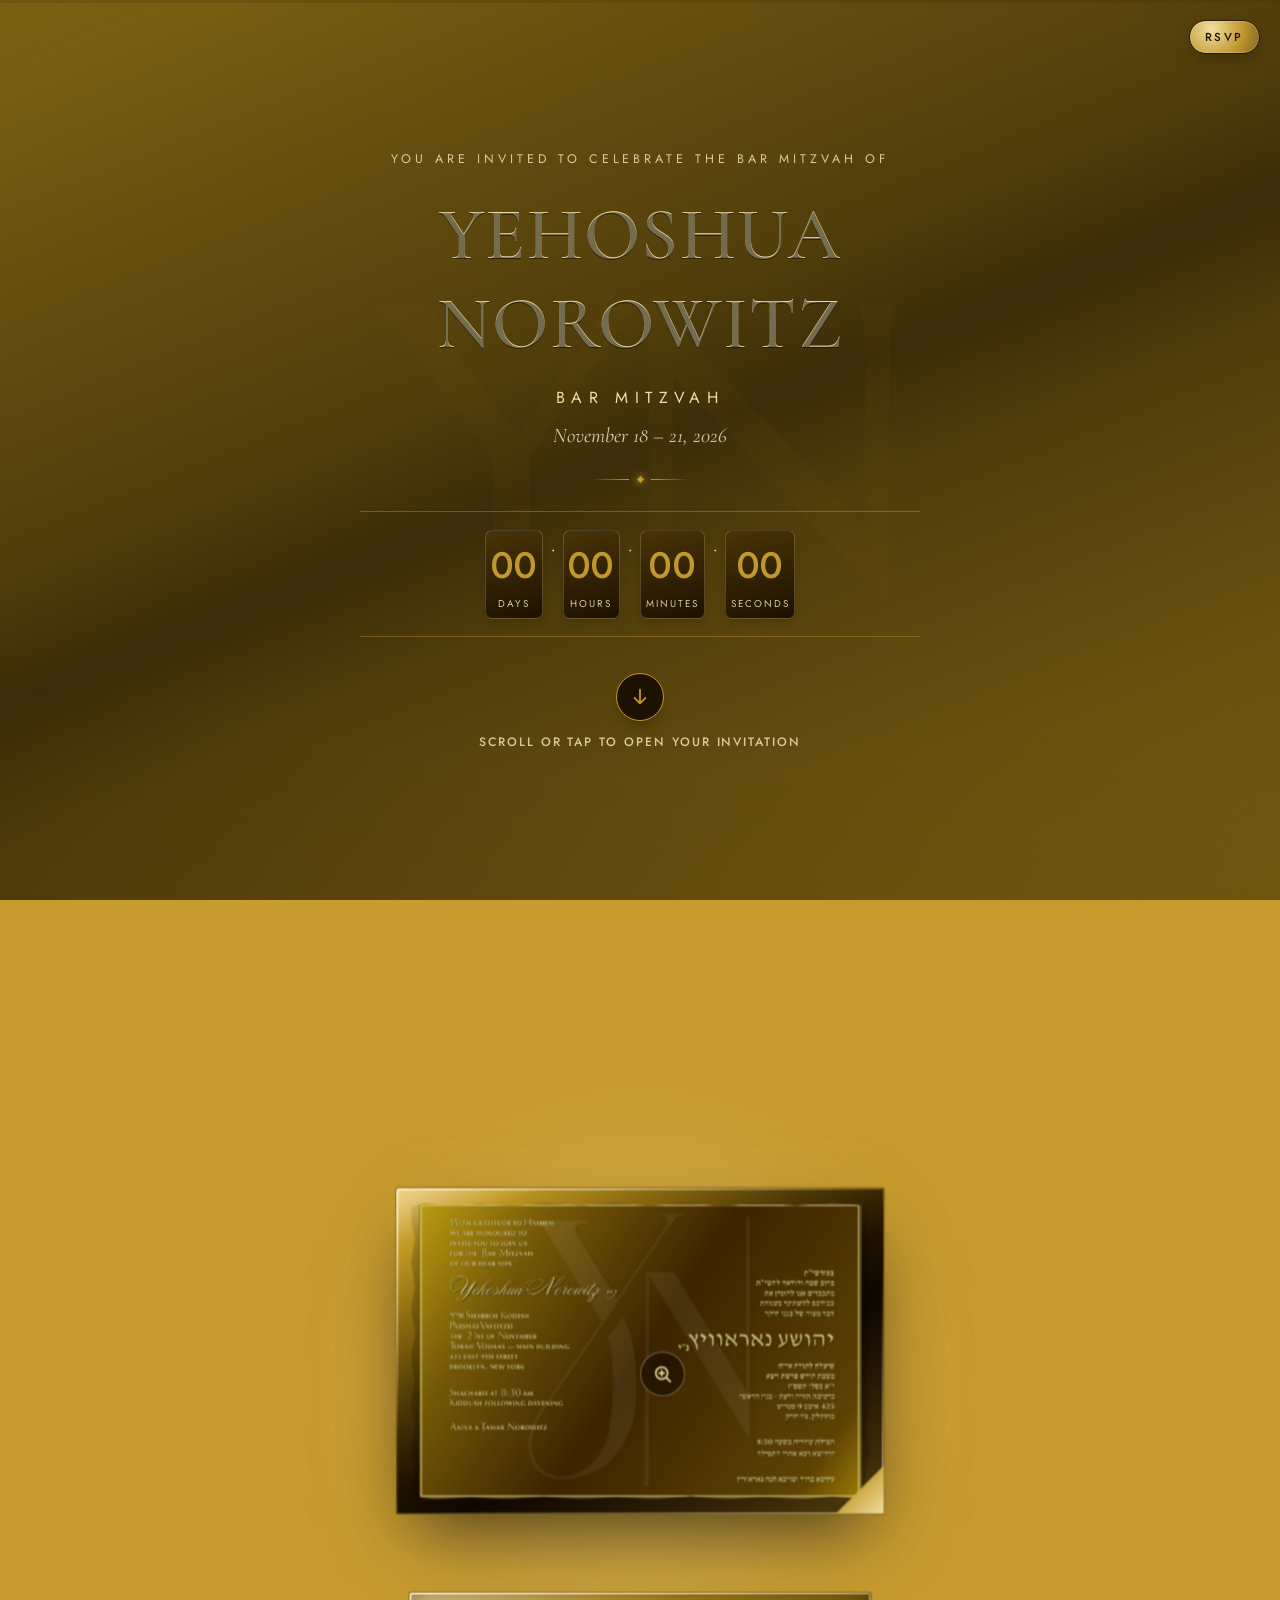
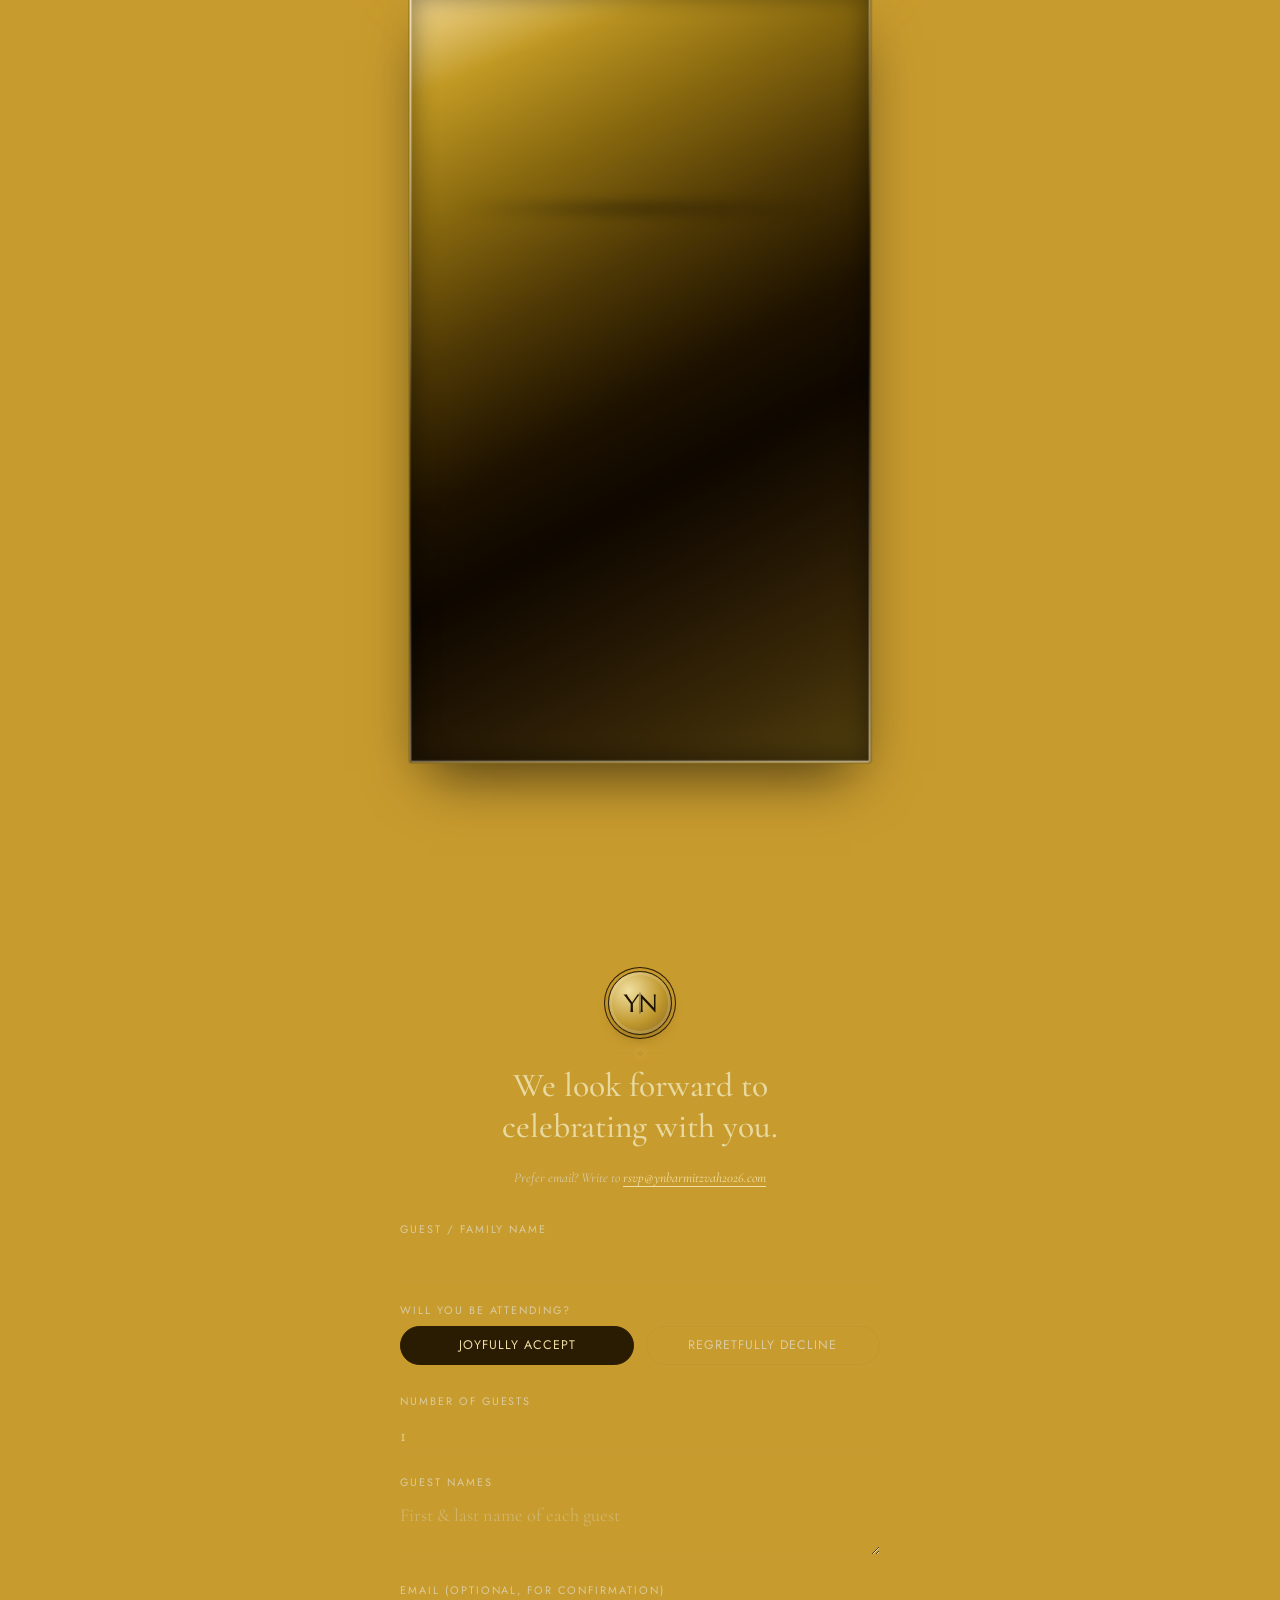
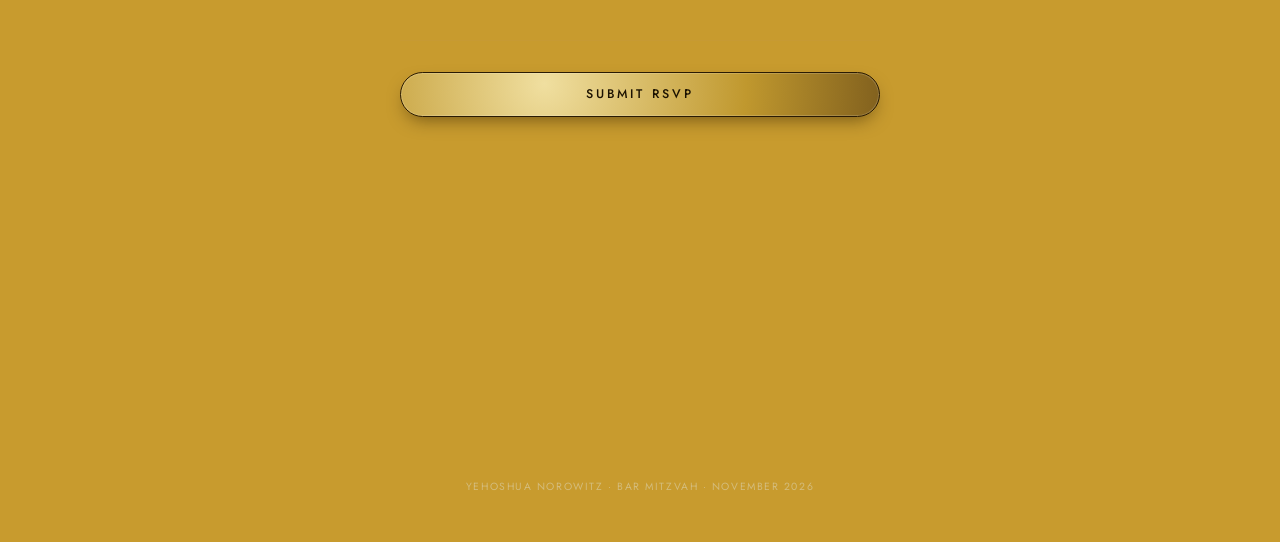
==== index.html @ d2c373c3 "Load up the invitation cards with the full animation/UX pass Implements the whole list from the prev" ====
<!doctype html>
<html lang="en">
<head>
  <meta charset="UTF-8">
  <meta name="viewport" content="width=device-width, initial-scale=1">
  <meta name="color-scheme" content="dark">
  <title>Yehoshua Norowitz &middot; Bar Mitzvah</title>
  <meta name="description" content="Join us to celebrate the Bar Mitzvah of Yehoshua Norowitz, November 2026.">
  <meta name="theme-color" content="#0B0806">
  <link rel="icon" type="image/svg+xml" href="favicon.svg">
  <link rel="apple-touch-icon" href="favicon.svg">
  <link rel="preconnect" href="https://fonts.googleapis.com">
  <link rel="preconnect" href="https://fonts.gstatic.com" crossorigin>
  <link href="https://fonts.googleapis.com/css2?family=Cormorant+Garamond:ital,wght@0,400;0,500;0,600;1,500&family=Marcellus&family=Jost:wght@400;500;600&display=swap" rel="stylesheet">
  <!-- both cards are the actual invitation content (not decoration), so
       they're worth the eager fetch — this gets the browser downloading
       them before it's even finished parsing the rest of <head> -->
  <link rel="preload" as="image" href="assets/cards/shabbos-card.png" fetchpriority="high">
  <link rel="preload" as="image" href="assets/cards/weekday-card.png" fetchpriority="high">
  <link rel="stylesheet" href="css/styles.css">
</head>
<body>

<div class="watermark yn-mark" aria-hidden="true">YN</div>
<div class="grain" aria-hidden="true"></div>

<div class="progress-track" aria-hidden="true"><div class="progress-fill" id="progressFill"></div></div>
<button class="rsvp-pill" id="rsvpPill">RSVP</button>

<main>

  <section class="hero" id="hero">
    <div class="hero-inner" id="heroInner">
      <p class="eyebrow">You are invited to celebrate the Bar&nbsp;Mitzvah of</p>
      <h1>Yehoshua Norowitz</h1>
      <p class="occasion-label">Bar Mitzvah</p>
      <p class="date-line">November 18 &ndash; 21, 2026</p>
      <div class="flourish"><span class="fl-line l"></span><span class="fl-dot"></span><span class="fl-line r"></span></div>
      <div class="countdown" aria-live="off">
        <div class="cd-unit"><span class="cd-num" id="cdDays">00</span><span class="cd-label">Days</span></div>
        <span class="cd-sep">&middot;</span>
        <div class="cd-unit"><span class="cd-num" id="cdHours">00</span><span class="cd-label">Hours</span></div>
        <span class="cd-sep">&middot;</span>
        <div class="cd-unit"><span class="cd-num" id="cdMins">00</span><span class="cd-label">Minutes</span></div>
        <span class="cd-sep">&middot;</span>
        <div class="cd-unit"><span class="cd-num" id="cdSecs">00</span><span class="cd-label">Seconds</span></div>
      </div>
      <button type="button" class="scroll-cue" id="scrollCueBtn" aria-label="Continue to the invitation">
        <span class="scroll-cue-icon">
          <svg viewBox="0 0 24 24" fill="none" stroke="currentColor" stroke-width="2" stroke-linecap="round" stroke-linejoin="round"><path d="M12 4v14M6 13l6 6 6-6"/></svg>
        </span>
        Scroll or tap to open your invitation
      </button>
    </div>
  </section>

  <section class="invite-stage" id="inviteStage">
    <div class="stage-inner">
      <div class="envelope-wrap" id="envelopeWrap">
        <div class="envelope" id="envelope">
          <div class="env-shadow"></div>
          <div class="env-back"></div>
          <div class="cards-position" id="cardsPosition">
            <!-- The real, client-approved artwork replaces the recreated text/
                 frame/seal build below (per the original brief's "use the
                 actual invitation artwork, don't recreate as website text").
                 No card-frame-outer/inner or corner ornaments here anymore —
                 the real design already prints its own gold double-line
                 border right to the edge, so adding another frame around it
                 would just double up. The alt text carries the full content
                 for screen readers, since none of it exists as real text
                 in the DOM anymore. -->
            <div class="invite-card card-a" id="cardA" role="button" tabindex="0" aria-label="Shabbos and weekend celebration invitation — tap to view up close"
                 data-event-title="Bar Mitzvah of Yehoshua Norowitz — Shacharis &amp; Kiddush"
                 data-event-start="2026-11-21T08:30:00" data-event-end="2026-11-21T11:30:00"
                 data-address="Torah Vodaas, Main Building, 425 East 9th Street, Brooklyn, New York"
                 data-filename="norowitz-bar-mitzvah-shabbos-invitation.png">
              <img class="card-art is-loading" src="assets/cards/shabbos-card.png" alt="With gratitude to Hashem, we are honoured to invite you to join us for the Bar Mitzvah of our dear son, Yehoshua Norowitz. Shabbos Kodesh, Parshas Vayeitzei, the 21st of November. Torah Vodaas, Main Building, 425 East 9th Street, Brooklyn, New York. Shacharis at 8:30 AM, Kiddush following davening. Akiva &amp; Tamar Norowitz.">
              <span class="card-peel" aria-hidden="true"></span>
              <span class="card-zoom-cue" aria-hidden="true"><svg viewBox="0 0 24 24" fill="none" stroke="currentColor" stroke-width="2" stroke-linecap="round"><circle cx="11" cy="11" r="7"/><path d="M21 21l-4.3-4.3"/><path d="M11 8v6M8 11h6"/></svg></span>
            </div>
            <div class="invite-card card-b" id="cardB" role="button" tabindex="0" aria-label="Weekday celebration invitation — tap to view up close"
                 data-event-title="Bar Mitzvah of Yehoshua Norowitz — Weekday Celebration"
                 data-event-start="2026-11-18T19:00:00" data-event-end="2026-11-18T21:00:00"
                 data-address="Chaim Berlin Elementary School, 1310 Avenue J, Brooklyn, New York"
                 data-filename="norowitz-bar-mitzvah-weekday-invitation.png">
              <img class="card-art is-loading" src="assets/cards/weekday-card.png" alt="With so much love and pride, we invite you to join us in celebrating our dear son, Yehoshua Norowitz, on the occasion of his Bar Mitzvah. Wednesday, November 18, 2026, 7:00 PM. Chaim Berlin Elementary School, 1310 Avenue J, Brooklyn, New York. Akiva &amp; Tamar Norowitz. To RSVP, email rsvp@ynbarmitzvah2026.com.">
              <span class="card-peel" aria-hidden="true"></span>
              <span class="card-zoom-cue" aria-hidden="true"><svg viewBox="0 0 24 24" fill="none" stroke="currentColor" stroke-width="2" stroke-linecap="round"><circle cx="11" cy="11" r="7"/><path d="M21 21l-4.3-4.3"/><path d="M11 8v6M8 11h6"/></svg></span>
            </div>
            <!-- App-onboarding-style coach mark: a speech-bubble callout with
                 a pointer tail, not a plain line of text, since this is
                 pointing the guest at a specific new gesture (tap-to-zoom)
                 rather than just labelling something already obvious. -->
            <div class="cards-hint" id="cardsHint">
              <span class="hint-bubble">
                <svg viewBox="0 0 24 24" fill="none" stroke="currentColor" stroke-width="1.6" stroke-linecap="round" stroke-linejoin="round"><circle cx="10" cy="10" r="6.5"/><path d="M20 20l-4.5-4.5"/></svg>
                Tap a card to view it up close
              </span>
            </div>
          </div>
          <!-- The envelope's front pocket. Until now nothing ever occluded
               the cards, so they read as fading in on top of the envelope
               rather than being drawn out of it; the cards now slide up
               from behind this, which is what sells the whole reveal. -->
          <div class="env-front" aria-hidden="true"></div>
          <div class="env-flap"></div>
          <!-- The seal sits OUTSIDE .env-flap on purpose: the flap is cut to
               a triangle with clip-path, and a clip-path clips descendants
               too, so a seal nested inside it got sliced down to a fan
               wedge instead of a circle. -->
          <div class="seal-wrap"><div class="wax-seal yn-mark">YN</div></div>
        </div>
      </div>
      <div class="continue-hint" id="continueHint">
        <svg viewBox="0 0 24 24" fill="none" stroke="currentColor" stroke-width="1.6" stroke-linecap="round" stroke-linejoin="round"><path d="M12 5v14M6 13l6 6 6-6"/></svg>
        Continue scrolling for RSVP
      </div>
    </div>
  </section>

  <section class="rsvp" id="rsvp">
    <div class="rsvp-inner" id="rsvpInner">
      <div class="rsvp-monogram yn-mark">YN</div>
      <div class="flourish small"><span class="fl-line l"></span><span class="fl-dot"></span><span class="fl-line r"></span></div>
      <h2>We look forward to celebrating with you.</h2>
      <p class="rsvp-email-note">Prefer email? Write to <a href="mailto:rsvp@ynbarmitzvah2026.com">rsvp@ynbarmitzvah2026.com</a></p>

      <form id="rsvpForm">
        <div class="field" style="--d:0">
          <label for="fam">Guest / Family Name</label>
          <input id="fam" name="fam" type="text" required autocomplete="name">
        </div>

        <div class="field" style="--d:1">
          <label>Will you be attending?</label>
          <div class="attend-toggle">
            <input type="radio" name="attending" id="attendYes" value="yes" checked>
            <label for="attendYes">Joyfully Accept</label>
            <input type="radio" name="attending" id="attendNo" value="no">
            <label for="attendNo">Regretfully Decline</label>
          </div>
        </div>

        <div class="conditional-fields" id="conditionalFields">
          <div class="fields-inner">
            <div class="field" style="--d:2">
              <label for="count">Number of Guests</label>
              <input id="count" name="count" type="number" min="1" max="10" value="1">
            </div>
            <div class="field" style="--d:3">
              <label for="names">Guest Names</label>
              <textarea id="names" name="names" placeholder="First &amp; last name of each guest"></textarea>
            </div>
            <div class="field" style="--d:4">
              <label for="email">Email (optional, for confirmation)</label>
              <input id="email" name="email" type="email" autocomplete="email">
            </div>
          </div>
        </div>

        <p class="form-error" id="formError" hidden></p>
        <button type="submit" class="submit-btn" id="submitBtn"><span>Submit RSVP</span></button>
      </form>

      <div class="rsvp-confirm" id="rsvpConfirm">
        <div class="confirm-check">
          <svg viewBox="0 0 60 60" fill="none">
            <circle cx="30" cy="30" r="27" stroke="#C0982E" stroke-width="1.5"/>
            <path d="M18 31l8 8 16-18" stroke="#F0DFA0" stroke-width="2.5" stroke-linecap="round" stroke-linejoin="round"/>
          </svg>
        </div>
        <div class="rsvp-monogram yn-mark">YN</div>
        <p class="confirm-title">Thank you.</p>
        <p class="sub">We look forward to celebrating together.</p>
      </div>
    </div>
  </section>

</main>

<!-- Full-screen zoom, opened by tapping either invitation card — the real
     artwork carries real, fairly small printed text (bilingual on the
     Shabbos card), so this isn't decoration on top of an already-legible
     card, it's how a guest actually reads the address/time on a phone. -->
<div class="card-zoom-overlay" id="cardZoomOverlay" aria-hidden="true">
  <button class="card-zoom-close" id="cardZoomClose" type="button" aria-label="Close">
    <svg viewBox="0 0 24 24" fill="none" stroke="currentColor" stroke-width="2" stroke-linecap="round"><path d="M6 6l12 12M18 6L6 18"/></svg>
  </button>
  <button class="card-zoom-nav prev" id="cardZoomPrev" type="button" aria-label="Previous invitation">
    <svg viewBox="0 0 24 24" fill="none" stroke="currentColor" stroke-width="2" stroke-linecap="round" stroke-linejoin="round"><path d="M15 5l-7 7 7 7"/></svg>
  </button>
  <button class="card-zoom-nav next" id="cardZoomNext" type="button" aria-label="Next invitation">
    <svg viewBox="0 0 24 24" fill="none" stroke="currentColor" stroke-width="2" stroke-linecap="round" stroke-linejoin="round"><path d="M9 5l7 7-7 7"/></svg>
  </button>
  <img class="card-zoom-img" id="cardZoomImg" src="" alt="">
  <div class="card-zoom-vignette" aria-hidden="true"></div>
  <div class="card-zoom-dots" id="cardZoomDots" role="tablist" aria-label="Choose invitation">
    <button class="zoom-dot" data-card="a" role="tab" aria-label="Invitation 1 of 2"></button>
    <button class="zoom-dot" data-card="b" role="tab" aria-label="Invitation 2 of 2"></button>
  </div>
  <div class="card-zoom-actions" id="cardZoomActions">
    <a class="card-action-btn" id="zoomCalendarLink" target="_blank" rel="noopener">
      <svg viewBox="0 0 24 24" fill="none" stroke="currentColor" stroke-width="1.7" stroke-linecap="round" stroke-linejoin="round"><rect x="3" y="5" width="18" height="16" rx="2"/><path d="M8 3v4M16 3v4M3 10h18"/></svg>
      Add to Calendar
    </a>
    <a class="card-action-btn" id="zoomDirectionsLink" target="_blank" rel="noopener">
      <svg viewBox="0 0 24 24" fill="none" stroke="currentColor" stroke-width="1.7" stroke-linecap="round" stroke-linejoin="round"><path d="M12 21s7-7.4 7-12a7 7 0 1 0-14 0c0 4.6 7 12 7 12z"/><circle cx="12" cy="9" r="2.4"/></svg>
      Get Directions
    </a>
    <a class="card-action-btn" id="zoomSaveLink" download>
      <svg viewBox="0 0 24 24" fill="none" stroke="currentColor" stroke-width="1.7" stroke-linecap="round" stroke-linejoin="round"><path d="M12 4v11M7 11l5 5 5-5"/><path d="M5 19h14"/></svg>
      Save Image
    </a>
  </div>
</div>

<footer>Yehoshua Norowitz &middot; Bar Mitzvah &middot; November 2026</footer>

<script src="js/config.js"></script>
<script src="js/script.js"></script>
</body>
</html>
---- css/styles.css ----
:root{
  color-scheme: dark;
  /* Gold-foil invitation palette, sampled pixel-by-pixel off the real
     printed cards. The stock is NOT black: it is a diagonal foil sweep
     that runs bright brass at the top-left and bottom-right corners
     (~#A2830E) and falls to a deep warm bronze through the middle
     (~#372301) — never lower than that. The ink/frame gold is #D6CA89.
     The --foil-* trio below are those measured stops; everything that
     should read as invitation stock is built from them. */
  --foil-hi:#A2830E;       /* bright brass corner of the sweep */
  --foil-mid:#503403;      /* the shoulder between corner and valley */
  --foil-low:#372301;      /* deepest bronze in the valley — not black */
  --ivory:#C89B2E;         /* page ground — a real, rich gold now (was the
                              dark foil valley); flat fallback used before
                              body::before's gradient paints, and the
                              ring-match colour for badges that sit ON the
                              gold page (.rsvp-monogram). .wax-seal, which
                              sits on the dark envelope instead, uses a
                              literal dark colour rather than this var. */
  --paper:#1C1201;         /* dark ink used ON gold badges & buttons */
  --paper-edge:#8A6C12;    /* brass edge line on card & envelope stock */
  --ink:#E7D9A0;           /* primary text — real invitation's champagne-gold ink */
  /* nudged lighter (was #C6B083) for a bit more margin once this became
     double-duty: still "secondary text on a dark surface" everywhere it
     always was, but now also several borderline-contrast cases on the
     page's own dark-gold ground (measured ~3.9-4.47 against a 4.5
     requirement — close, but not a pass) */
  --ink-soft:#D9CB9E;      /* secondary text, muted tan-gold */
  --gold:#C0982E;          /* accent gold — lines, labels, icons */
  --gold-deep:#82611E;
  --gold-light:#F0DFA0;
  --brass-hi-rgb:183,152,16; /* bright foil-gradient corner (#B79810), sampled from the real cards */
  --frame-gold:#E3C168;    /* brighter than --gold, used only for the card/
                              envelope's own engraved hairlines and corner
                              flourishes — these need to stay crisp even
                              where they cross the gradient's dark valley,
                              which --gold (tuned for the page's lighter
                              backdrop) reads too dim to do */
  --line: rgba(198,152,60,.4);
  --shadow: rgba(0,0,0,.65);
  --glow: rgba(198,162,77,.22);
  /* The page ITSELF is now the gold surface (a real celebration-invitation
     look — think a card laid on gold silk, not gold text on black). The
     envelope/cards stay their own dark foil material (that's the real
     client artwork, untouched). Content sitting DIRECTLY on the gold page
     uses --ink/--ink-soft too now — after several rounds pushing the page
     itself darker, an actual measured contrast check (pixel-sampled
     background + WCAG relative-luminance math, not eyeballed) showed dark
     text failing almost everywhere: darkening text alongside a darkening
     background keeps the GAP between them small no matter how far either
     one moves. Light champagne text on a genuinely dark gold page is the
     combination that's both premium-looking and actually reads — the
     classic gold-foil-on-dark-stock invitation look, not a coincidence. */
  --ink-dark:#2A1B03;       /* NOT text anymore — a literal dark accent
                               colour for borders/fills on the gold badges
                               (rsvp-pill, submit-btn, the attend-toggle's
                               selected state), which need real definition
                               against a page that's now the same gold
                               material they're made of */
  --ink-dark-soft:#1E1603;
  /* --line-on-gold is gone — now that content-on-gold uses light text
     again, --line (a light warm-gold hairline, already correct for the
     dark card material) works directly on the gold page too; both
     surfaces read the same way now. Usages switched to var(--line). */
  /* Envelope width drives the whole reveal's geometry. It is capped against
     viewport HEIGHT too (54svh->62svh), so the card never rises past the
     top of the screen mid-animation on short windows. The outer ceiling
     was 460px — on any normal desktop monitor min(vw,svh) comfortably
     clears that, so it was silently flattening the envelope down to a
     small object adrift in a lot of empty page on wide screens. Raised to
     680px: mobile is untouched (there, vw/svh are already the smaller
     term and never got near 460 to begin with), only wide/tall viewports
     get to actually use the room they have. */
  --env-w: clamp(260px, min(86vw, 62svh), 680px);
}

*{box-sizing:border-box;}
html{ background:var(--ivory); }
body{
  margin:0;
  background:var(--ivory);
  /* --ink (light champagne), NOT --ink-dark — measured, not assumed: dark
     text on this now-genuinely-dark gold page failed WCAG contrast almost
     everywhere (ratios of ~1.2-2.1 against a 4.5 requirement, verified
     with an actual pixel-sampling + relative-luminance script, not
     eyeballed). Darkening the text alongside the background kept shrinking
     the gap between them instead of widening it. --ink-dark/-soft remain
     defined (still dark) for the OTHER role they play — borders/fills on
     the gold badges (rsvp-pill, submit-btn, the attend-toggle's selected
     state) — that role never needed to change. */
  color:var(--ink);
  font-family:'Cormorant Garamond', Georgia, serif;
  -webkit-font-smoothing:antialiased;
  /* NOT overflow-x:hidden here: on iOS Safari, ANY overflow on body/html
     breaks position:sticky in every descendant — which is exactly what
     pins the envelope while it opens. The one thing that could bleed
     horizontally (the giant watermark letters) is clipped on itself
     instead, below. */
  /* the whole page rises into view once on load rather than snapping in
     all at once — a small "curtain lifts" beat before the hero's own
     staggered reveal takes over */
  animation:page-fade-in 1.1s ease both;
}
@keyframes page-fade-in{ from{ opacity:0; } to{ opacity:1; } }
@media (prefers-reduced-motion: reduce){ body{ animation:none; } }

/* The page itself is now a genuinely gold surface — a real celebration-
   event look, like the invitation laid on gold silk, rather than gold
   text/accents on a black page. It's a sweep, not a flat fill, so it
   still reads as a lit material rather than a solid colour swatch: light
   warm gold at the corners, a slightly deeper amber through the middle —
   the deepest point (~#AD8A22) is still unmistakably gold, nothing here
   ever approaches brown-black the way the old dark version did. Painted
   as a FIXED layer so the whole scroll reads as one continuous sheet
   rather than the sweep stretching thin over several screens of
   document height. The envelope/cards keep their OWN dark foil gradient
   unchanged (that's the real client artwork) — they now read as a dark
   object resting on this gold ground, which is the whole effect. */
body::before{
  content:'';
  position:fixed; inset:0;
  z-index:0;
  pointer-events:none;
  /* Round 5: darker again, corners included (was #9C7A18 brightest /
     #4A390A deepest) — user asked for darker AND more premium AND for
     text to stay readable, all in one message. Handled the tension by
     moving both sides together: darkened the sweep further here, then
     darkened --ink-dark-soft to match and MEASURED the actual resulting
     contrast (see project memory for the numbers) rather than trusting
     that the two darkened proportionally. Corner blooms pulled back once
     more too, tighter/dimmer, so they don't undo the darkening by
     washing the corners back out. */
  background:
    /* shrunk further and pulled tighter to the actual corner (was 64%/45%
     radius at .28/.22 opacity) — measured contrast at real content
     positions (not just eyeballed) showed these blooms creating bright
     patches strong enough to fail WCAG right where the RSVP fields and
     "Regretfully Decline" label happen to sit (ratios as low as 1.45,
     verified with the same pixel-sampling script), undoing the whole
     point of darkening the sweep in the first place */
    radial-gradient(32% 22% at 1% -8%, rgba(255,225,165,.1) 0%, rgba(255,225,165,0) 34%),
    radial-gradient(32% 22% at 99% 108%, rgba(255,225,165,.07) 0%, rgba(255,225,165,0) 34%),
    linear-gradient(158deg,
      #7E6212 0%,
      #664E0E 20%,
      #503D0A 40%,
      #3A2C08 50%,
      #503D0A 60%,
      #664E0E 80%,
      #7E6212 100%);
}
/* bumped up again alongside the darker sweep — the two need to move
   together, since the vignette's whole job is adding shadow ON TOP of
   whatever the sweep itself already is */
body::after{
  content:'';
  position:fixed; inset:0;
  z-index:0;
  pointer-events:none;
  background:radial-gradient(120% 84% at 50% 40%, transparent 56%, rgba(60,42,6,.42) 100%);
}
h1,h2,h3{text-wrap:balance; font-weight:500; margin:0;}
p{margin:0;}
::selection{background:var(--gold-light); color:var(--paper);}

a, button{font-family:inherit;}

/* ---------- watermark ---------- */
.watermark{
  position:fixed; inset:0;
  overflow:hidden;
  display:flex; align-items:center; justify-content:center;
  pointer-events:none;
  z-index:0;
  font-family:'Marcellus', serif;
  font-size:clamp(9rem, 42vw, 26rem);
  /* Found via the same pixel-sampled contrast check as the rest of this
     pass: at .16 opacity, this giant fixed mark was bright enough
     (gold-deep's own luminance is ~99, brighter than the page's darkest
     areas) that wherever a stroke of the "Y"/"N" happened to cross real
     text — three separate RSVP fields measured ratios of 1.4-3.1 against
     a 4.5 requirement — it visibly broke contrast, independent of the
     page gradient itself (a fixed sibling layer, unaffected by tuning
     body::before). Dropped low enough that it can no longer swing the
     background enough to matter, while still being faintly present. */
  color:var(--gold-deep);
  opacity:.06;
  letter-spacing:.02em;
  user-select:none;
}

/* faint grain so the gold ground reads as a lit material, not a flat
   fill — overlay (not screen, which only ever brightens) works both ways
   against a midtone gold, giving the noise some actual texture instead of
   just a uniform light dusting */
.grain{
  position:fixed; inset:0;
  z-index:0;
  pointer-events:none;
  opacity:.05;
  mix-blend-mode:overlay;
  background-image:url('data:image/svg+xml;utf8,<svg xmlns="http://www.w3.org/2000/svg" width="180" height="180"><filter id="n"><feTurbulence type="fractalNoise" baseFrequency="0.85" numOctaves="2" stitchTiles="stitch"/></filter><rect width="180" height="180" filter="url(%23n)"/></svg>');
  background-size:180px 180px;
}

/* ---------- scroll progress ---------- */
/* a faint, ambient sense of "how far along am I" without adding a nav
   bar or anything the guest has to interpret */
.progress-track{
  position:fixed; top:0; left:0; right:0; height:3px;
  z-index:55;
  /* was a near-invisible gold-tinted line — fine against the old dark
     page, but the exact same hue at low opacity all but disappears
     against a gold page. Needs to read as a groove IN the gold now. */
  background:rgba(64,42,4,.22);
}
.progress-fill{
  height:100%; width:0%;
  background:linear-gradient(90deg, var(--gold-deep), var(--ink-dark));
  transition:width .1s linear;
}

/* ---------- persistent rsvp pill ---------- */
/* the same radial gold-to-deep-gold formula as the wax seal/badges,
   rather than a plain outline — this reads as struck from the same
   material as the rest of the mark instead of a generic web button */
.rsvp-pill{
  position:fixed; top:20px; right:20px; z-index:50;
  background:radial-gradient(circle at 30% 25%, var(--gold-light), var(--gold) 60%, var(--gold-deep) 100%);
  /* a plain --gold-deep border used to be enough separation against a
     dark page; against the new gold page the badge and its background
     are the same material, so the border/shadow are the ONLY thing that
     still reads it as an object sitting on the surface rather than a
     hole cut into it — darkened and thickened accordingly. */
  border:1.5px solid var(--ink-dark);
  color:var(--paper);
  font-family:'Jost', sans-serif;
  font-size:.72rem;
  font-weight:500;
  letter-spacing:.22em;
  padding:.7em 1.3em;
  border-radius:999px;
  cursor:pointer;
  box-shadow:0 8px 18px -6px rgba(42,27,3,.55), inset 0 0 0 1px rgba(255,255,255,.16);
  transition:box-shadow .3s ease, transform .3s ease, filter .3s ease;
}
.rsvp-pill:hover{ filter:brightness(1.1); box-shadow:0 10px 22px -10px var(--shadow), inset 0 0 0 1px rgba(255,255,255,.2); transform:translateY(-1px); }
.rsvp-pill:active{ transform:translateY(0) scale(.96); }
.rsvp-pill:focus-visible{ outline:2px solid var(--frame-gold); outline-offset:3px; }

main{position:relative; z-index:1;}

section{
  position:relative;
  padding:0 20px;
  display:flex;
  flex-direction:column;
  align-items:center;
}

/* ---------- hero ---------- */
.hero{
  min-height:100svh;
  justify-content:center;
  text-align:center;
  z-index:1;
}
.hero-inner{
  max-width:560px;
  transition:opacity .3s ease-out, transform .3s ease-out;
  will-change:opacity, transform;
}
@keyframes rise-in{ from{ opacity:0; transform:translateY(16px); } to{ opacity:1; transform:translateY(0); } }
.hero-inner > *{ animation:rise-in .9s cubic-bezier(.22,.68,0,1.03) both; }
.hero-inner > *:nth-child(1){ animation-delay:.05s; }
.hero-inner > *:nth-child(2){ animation-delay:.16s; }
.hero-inner > *:nth-child(3){ animation-delay:.28s; }
.hero-inner > *:nth-child(4){ animation-delay:.4s; }
.hero-inner > *:nth-child(5){ animation-delay:.5s; }
.hero-inner > *:nth-child(6){ animation-delay:.6s; }
.hero-inner > *:nth-child(7){ animation-delay:.7s; }
.eyebrow{
  font-family:'Jost', sans-serif;
  font-size:.78rem;
  letter-spacing:.32em;
  text-transform:uppercase;
  color:var(--ink-soft);
  margin-bottom:1.4rem;
}
.hero h1{
  font-size:clamp(2.6rem, 8vw, 4.6rem);
  letter-spacing:.02em;
  text-transform:uppercase;
  /* back to a dark drop shadow — the page got dark enough that the text
     itself flipped back to light champagne (see below), so what sells
     depth now is the same shadow-under-a-raised-shape logic as printed
     foil lettering normally uses, not the light emboss a dark-on-light
     scheme needed */
  text-shadow:0 1px 0 rgba(0,0,0,.5);
}
.hero h1{
  /* a slow band of brighter light drifting across the name — the same
     "foil catching the light" idea used on the cards, but on the ink
     itself. Painted as a background clipped to the glyphs rather than an
     animated color so it reads as light moving over one fixed material,
     not the text changing color. Base is light champagne again (flipped
     dark for one round when the page was lighter gold; flipped back once
     the page — and the WCAG math — settled on genuinely dark gold, see
     body{color} above) — the shimmer band uses a near-white cream since
     gold-light itself sits too close to --ink's own brightness to read as
     a visible sweep once both are light. (Used to also target
     .invite-card .who — that element no longer exists now that the cards
     show the real invitation artwork instead of recreated text.) */
  color:var(--ink);
  background-image:linear-gradient(100deg,
    var(--ink) 42%, var(--ink) 46%,
    #FFF8E6 50%,
    var(--ink) 54%, var(--ink) 100%);
  background-size:280% 100%;
  background-position:160% 0;
  -webkit-background-clip:text; background-clip:text;
  -webkit-text-fill-color:transparent;
  animation:name-shimmer 7s ease-in-out 2.4s infinite;
}
@keyframes name-shimmer{
  0%, 55%{ background-position:160% 0; }
  85%, 100%{ background-position:-60% 0; }
}
@media (prefers-reduced-motion: reduce){
  .hero h1{ animation:none; background-position:0 0; -webkit-text-fill-color:var(--ink); }
}
.hero .occasion-label{
  margin-top:1.1rem;
  font-family:'Jost', sans-serif;
  font-size:clamp(.85rem, 2vw, 1rem);
  letter-spacing:.4em;
  text-transform:uppercase;
  /* --gold measured just under the 4.5 contrast requirement here (~3.9) —
     --gold-light clears it with real margin */
  color:var(--gold-light);
}
.hero .date-line{
  margin-top:.9rem;
  font-style:italic;
  font-size:clamp(1.05rem,3vw,1.3rem);
  color:var(--ink-soft);
}

/* small line-dot-line ornament used wherever the invitation would
   print a flourish between sections */
.flourish{
  display:flex; align-items:center; justify-content:center;
  gap:.55rem; margin:1.8rem auto;
}
/* --gold reads fine again now that the page settled on genuinely dark
   gold — it was only the brighter mid-pass version of the page this
   needed dark ink instead to stay visible against */
.flourish .fl-line{ width:38px; height:1px; flex:none; }
.flourish .fl-line.l{ background:linear-gradient(90deg, transparent, var(--gold)); }
.flourish .fl-line.r{ background:linear-gradient(90deg, var(--gold), transparent); }
.flourish .fl-dot{
  width:5px; height:5px; background:var(--gold); transform:rotate(45deg); flex:none;
  box-shadow:0 0 7px 1px rgba(224,180,80,.5);
}
.flourish.small{ margin:.55rem auto; }
.flourish.small .fl-line{ width:22px; }

.countdown{
  display:flex; align-items:baseline; justify-content:center;
  gap:.5rem; flex-wrap:wrap;
  margin-top:.4rem;
  padding-block:1.1rem;
  border-top:1px solid var(--line);
  border-bottom:1px solid var(--line);
}
/* each unit as its own small display case rather than bare numbers
   floating in a row — a hairline edge and a dark interior gradient give
   the digits the same "set into the stock" feel as everything else on
   the card, instead of looking like plain webpage text dropped in. The
   interior needed to go from a barely-there tint to genuinely dark once
   the page itself turned gold — these read as small dark plaques resting
   on the gold surface, independent of whatever's behind them, which is
   exactly what keeps the gold numbers inside legible. */
.cd-unit{
  display:flex; flex-direction:column; align-items:center; min-width:3.6rem;
  overflow:hidden; padding:.55rem .3rem .45rem;
  border:1px solid rgba(255,238,196,.2);
  border-radius:7px;
  background:linear-gradient(165deg, #4A3306 0%, #1C1201 100%);
  box-shadow:0 4px 10px -4px rgba(42,27,3,.5);
}
.cd-num{
  display:inline-block;
  font-family:'Jost', sans-serif;
  font-variant-numeric:tabular-nums;
  font-size:clamp(1.6rem,5vw,2.3rem);
  font-weight:500;
  color:var(--gold);
  letter-spacing:.03em;
}
/* a small roll each time this unit's value actually changes — a refined
   stand-in for a mechanical flip-clock digit, not a jarring instant swap */
@keyframes cd-tick{
  0%{ transform:translateY(0); opacity:1; }
  40%{ transform:translateY(-40%); opacity:.35; }
  41%{ transform:translateY(40%); }
  100%{ transform:translateY(0); opacity:1; }
}
.cd-num.tick{ animation:cd-tick .5s cubic-bezier(.4,0,.2,1); }
.cd-label{
  font-family:'Jost', sans-serif;
  font-size:.62rem;
  letter-spacing:.2em;
  text-transform:uppercase;
  color:var(--ink-soft); /* stays as-is: this sits inside the now-dark .cd-unit chip, not on the gold page directly */
  margin-top:.2rem;
}
.cd-sep{ color:var(--ink-soft); font-size:1.4rem; align-self:flex-start; margin-top:.3rem; }

/* a real <button> now, not just a decorative cue — reset the browser
   button chrome but keep every visual property it already had */
.scroll-cue{
  -webkit-appearance:none; appearance:none;
  border:none; background:none; padding:0; margin:2.2rem auto 0;
  cursor:pointer;
  /* a <button> shrinks to fit its content's width even as a flex
     container (unlike a plain div) — without the auto side margins
     above, that narrower box just sits flush against the LEFT edge of
     its parent instead of centering, even though text-align:center
     made everything above it (which stayed full-width text) look fine */
  width:fit-content;
  display:flex; flex-direction:column; align-items:center; gap:.75rem;
  font-family:'Jost', sans-serif;
  font-size:.76rem;
  font-weight:500;
  letter-spacing:.16em;
  text-transform:uppercase;
  color:var(--ink-soft);
}
.scroll-cue-icon{
  width:48px; height:48px;
  border-radius:50%;
  border:1.5px solid var(--gold);
  background:var(--paper);
  display:flex; align-items:center; justify-content:center;
  color:var(--gold);
  box-shadow:0 8px 18px -10px var(--shadow);
  animation:cue-bounce 1.8s ease-in-out infinite;
  transition:transform .25s ease, box-shadow .25s ease, background .25s ease;
}
.scroll-cue-icon svg{ width:22px; height:22px; }
@keyframes cue-bounce{
  0%,100%{ transform:translateY(0); }
  50%{ transform:translateY(9px); }
}
/* an obvious, tactile response to hover/press — reassurance for anyone
   unsure whether this round shape is actually clickable */
.scroll-cue:hover .scroll-cue-icon{
  background:var(--gold);
  color:var(--paper);
  box-shadow:0 12px 22px -10px var(--shadow);
  transform:scale(1.08);
}
.scroll-cue:active .scroll-cue-icon{ transform:scale(.96); }
.scroll-cue:focus-visible .scroll-cue-icon{ outline:2px solid var(--gold); outline-offset:3px; }

/* ---------- invitation stage ---------- */
.invite-stage{ min-height:175vh; padding-top:0; z-index:2; }
.stage-inner{
  position:sticky; top:0;
  min-height:100svh;
  width:100%;
  display:flex; flex-direction:column; align-items:center; justify-content:center;
  gap:1.6rem;
}
/* soft gold light behind the envelope, like a spotlight, once it opens */
.stage-inner::before{
  content:'';
  position:absolute; top:50%; left:50%;
  width:min(70vmin, 640px); aspect-ratio:1;
  transform:translate(-50%,-50%);
  border-radius:50%;
  background:radial-gradient(circle, var(--gold-light) 0%, transparent 68%);
  opacity:0;
  filter:blur(50px);
  transition:opacity 1.4s ease;
  pointer-events:none;
}
.stage-inner:has(.envelope.is-open)::before{ opacity:.4; }

.envelope-wrap{
  perspective:1800px;
  opacity:0;
  transform:translateY(46px);
  transition:opacity 1s ease, transform 1s cubic-bezier(.22,.68,0,1.03);
  will-change:opacity, transform;
}
.envelope-wrap.is-visible{ opacity:1; transform:translateY(0); }

.envelope{
  position:relative;
  width:var(--env-w);
  aspect-ratio: 5 / 7;
  transform-style:preserve-3d;
  /* held until both cards are out — gliding the envelope (and the pocket
     with it) mid-reveal would drag a card that is still inside it */
  transition:transform 1s cubic-bezier(.22,.61,.24,1) 4.6s;
}
/* The stage centres the ENVELOPE box, but the cards end up floating well
   above it. Once they're out and the shell has dissolved, glide the whole
   assembly down by that difference so the CARDS land dead centre. */
.envelope.is-open{ transform:translateY(calc(var(--env-w) * 0.2)); }

.env-shadow{
  position:absolute; left:50%; bottom:-6%;
  width:74%; height:22px;
  background:radial-gradient(ellipse at center, var(--shadow) 0%, transparent 72%);
  transform:translateX(-50%) scaleX(1);
  filter:blur(2px);
  opacity:.45;
  transition:opacity .7s ease 4.6s, transform 1s ease 4.6s;
  z-index:0;
  pointer-events:none;
}
/* the envelope's own contact shadow hands off to .cards-position::after
   (the cards' shadow) once the cards have fully emerged */
.envelope.is-open .env-shadow{ opacity:0; transform:translateX(-50%) scaleX(1.25); }

.env-back{
  position:absolute; inset:0;
  /* same widened-contrast foil as the cards (see .invite-card), held a
     touch darker overall so the invitations read as lighter stock sliding
     out of it */
  background:linear-gradient(152deg,
    #B8901E 0%,
    #7C5D0D 16%,
    #402E04 32%,
    #170D00 48%,
    #0C0600 58%,
    #1C1201 72%,
    #2E2004 86%,
    #40300A 100%);
  border:1px solid var(--paper-edge);
  border-radius:4px;
  box-shadow:0 24px 50px -18px var(--shadow), inset 0 0 0 1px rgba(255,255,255,.06);
  z-index:1;
  transition:opacity .7s ease 4.6s;
  pointer-events:none;
}
.env-back::before{
  content:'';
  position:absolute; inset:10px;
  border:1px solid var(--line);
  border-radius:2px;
  opacity:.6;
}
/* the empty envelope shell dissolves once its job is done, instead of
   lingering behind the cards as a large blank box. It has to outlast BOTH
   cards coming out — it used to fade at .95s, while card B was still
   inside it, which is why the second card appeared out of thin air. */
.envelope.is-open .env-back{ opacity:0; }

/* The front pocket the cards are drawn out of. Sits above them (z-index 4)
   so the part of a card still inside the envelope is genuinely hidden
   rather than just faded — occlusion is the only thing that makes a card
   read as emerging from somewhere. Brighter than .env-back because this is
   the near face of the envelope, catching more light. */
.env-front{
  position:absolute; left:0; right:0; top:70%; bottom:0;
  background:linear-gradient(160deg,
    #D6AF48 0%,
    #97730F 30%,
    #4A3606 58%,
    #190E00 82%,
    #2E2004 100%);
  border-top:1px solid var(--paper-edge);
  border-radius:0 0 4px 4px;
  /* thrown upward, onto the card, so the card looks tucked behind this
     edge instead of merely overlapped by it, PLUS a crisp bright line
     right on the fold — real paper catches a hard highlight exactly at a
     crease, not a soft blur, which is what actually sells the fold */
  box-shadow:0 -14px 22px -10px rgba(0,0,0,.6), inset 0 1px 0 rgba(255,238,196,.5);
  z-index:4;
  transition:opacity .8s ease 4.6s;
  /* purely visual occlusion, and it sits ABOVE the cards in z-index — once
     it's faded out this was silently still catching clicks/hover meant
     for whatever card happens to sit underneath it on screen */
  pointer-events:none;
}
.envelope.is-open .env-front{ opacity:0; }

/* the flap folds down from the top edge; opening rotates it up & back */
.env-flap{
  position:absolute; top:0; left:0; width:100%; height:42%;
  /* the flap catches the light rather than falling away from it, so its
     sweep runs the opposite direction to the envelope body underneath —
     bright along the top edge, dark down at the point, which also makes
     the seal (sitting right on that point) pop against something dark
     instead of a similarly-bright flap washing it out */
  background:
    radial-gradient(160% 140% at 20% -10%, rgba(255,238,190,.55) 0%, rgba(var(--brass-hi-rgb),0) 46%),
    linear-gradient(200deg, #CFA83E 0%, #7C5D0D 38%, #1B1000 78%, #2E2004 130%);
  clip-path:polygon(0 0, 100% 0, 50% 100%);
  transform-origin:top center;
  transform:rotateX(0deg);
  transition:transform .85s cubic-bezier(.5,.02,.16,1);
  backface-visibility:hidden;
  z-index:3;
  box-shadow:0 1px 0 rgba(255,255,255,.08) inset;
  /* drop-shadow (not box-shadow) follows the clip-path's actual triangular
     silhouette, so this reads as a hard highlight right along the folded
     edge rather than a rectangle poking out past the point */
  filter:drop-shadow(0 1px 0 rgba(255,238,196,.4));
  pointer-events:none;
}
.envelope.is-open .env-flap{ transform:rotateX(-162deg); }

/* 42% is the flap's own height, i.e. the point of the triangle — the seal
   sits on that fold exactly as it did when it was nested inside the flap,
   but as a sibling it escapes the flap's clip-path. z-index clears both
   the flap (3) and the front pocket (4). */
.seal-wrap{
  position:absolute; left:50%; top:42%; width:46px; height:46px;
  transform:translate(-50%,-52%);
  z-index:5;
  transition:opacity .5s ease .1s, transform .5s ease .1s;
  /* REAL bug this uncovered: once faded to opacity 0, this 46x46px box
     was still sitting at z-index 5 — above both settled cards (2/3) —
     and its default pointer-events:auto meant a click or hover landing
     in that small central patch hit this invisible, non-interactive
     wrapper instead of falling through to the card underneath. Found by
     testing a genuine mouse hover (not just eyeballing a screenshot) and
     getting no :hover match; document.elementFromPoint() at the card's
     centre confirmed .seal-wrap was the actual hit target. */
  pointer-events:none;
}
.envelope.is-open .seal-wrap{ opacity:0; transform:translate(-50%,-52%) scale(.7) rotate(-14deg); }
.seal-wrap::after{
  content:'';
  position:absolute; inset:-5px;
  border:1px solid rgba(198,162,77,.35);
  border-radius:50%;
}
.wax-seal{
  width:100%; height:100%; border-radius:50%;
  background:radial-gradient(circle at 32% 30%, var(--gold-light), var(--gold) 55%, var(--gold-deep) 100%);
  border:1px solid var(--gold-deep);
  display:flex; align-items:center; justify-content:center;
  font-size:1.05rem; color:var(--paper);
  /* the ring uses a literal dark colour, NOT var(--ivory) — that token is
     now the page's gold ground, but this seal sits on the dark envelope
     flap, a different surface entirely; its ring has to match THAT. */
  box-shadow:0 6px 14px -6px var(--shadow), inset 0 0 0 3px rgba(255,255,255,.14),
             0 0 0 3px #2C1C01, 0 0 0 4px var(--gold-deep);
}

/* ---------- YN monogram — the site's logo mark ---------- */
/* Tightened into a real interlocking lockup (negative tracking + a thin
   crest hairline between the two letters) rather than plain spaced-out
   "YN" text, reused everywhere the mark appears: both card seals, the
   envelope's wax seal, the watermark and the RSVP badge. */
.yn-mark{
  position:relative;
  font-family:'Marcellus', serif;
  letter-spacing:-.06em;
}
/* .watermark already declares position:fixed (needed to pin it as a true
   full-viewport background layer), but .yn-mark's position:relative has
   the same specificity and sits later in this file, so it was silently
   winning — .watermark rendered as a normal-flow block instead, adding
   its own ~500px of real height at the very top of <body> and shoving
   every section (hero included) down by that much. Two classes beats one,
   so this wins regardless of source order — the fix that actually holds. */
.watermark.yn-mark{ position:fixed; }
.yn-mark::after{
  content:'';
  position:absolute; left:50%; top:50%;
  width:1px; height:.85em;
  background:currentColor;
  opacity:.55;
  transform:translate(-50%,-50%);
}
/* the seal "cracks" the instant the envelope opens, just before it fades
   away with the flap — a small narrative beat, not just a disappearance */
@keyframes seal-crack{
  0%{ transform:scale(1) rotate(0deg); }
  35%{ transform:scale(1.18) rotate(-4deg); }
  60%{ transform:scale(.9) rotate(3deg); }
  100%{ transform:scale(1) rotate(0deg); }
}
.envelope.is-open .wax-seal{ animation:seal-crack .4s ease-out; }

/* ---------- the two invitation cards ---------- */
/* both cards share this box's geometry (inset:0 each), each then applies
   its own offset/rotation transform on top so they fan out like two
   physical cards pulled from the same envelope */
.cards-position{
  position:absolute;
  left:50%; bottom:5%;
  /* matches the real weekday card's own shape (576x960 = 0.6) almost
     exactly — that card fills this box edge to edge, and it's also the
     TALLER of the two real cards, so it sets the height the shorter
     landscape Shabbos card gets centred inside (see .invite-card below). */
  width:86%; aspect-ratio:576/960;
  /* left:50% anchors the BOX's left edge to center — without this
     translateX(-50%) the whole 86%-wide box (and both cards inside it)
     sits shifted a half-width to the right of center instead of centred,
     clipping off the right edge of narrower viewports. */
  transform:translateX(-50%);
  transform-origin:center bottom;
  z-index:2;
  /* A card waiting in the pocket is pushed down far enough that it hangs
     well below the envelope; .env-front hides the middle of it but nothing
     hid the part below the envelope's own bottom edge. This clips exactly
     that, so only what has actually emerged is ever painted. The -5% keeps
     the settled cards' drop shadows from being sliced off, and the whole
     clip is dropped once both cards are out — before .cards-hint, which
     lives below this box and would otherwise be clipped away entirely. */
  clip-path:inset(-200% -200% -5% -200%);
  transition:clip-path 0s linear 5s;
}
.envelope.is-open .cards-position{
  clip-path:inset(-200%);
  animation:float 5.5s ease-in-out 5.4s infinite;
}
@keyframes float{
  0%,100%{ transform:translateX(-50%) translateY(0) rotate(.35deg); }
  50%{ transform:translateX(-50%) translateY(-10px) rotate(-.35deg); }
}
/* grounds the pair once the envelope shell has dissolved */
.cards-position::after{
  content:'';
  position:absolute; left:50%; bottom:-8%;
  width:78%; height:18px;
  transform:translateX(-50%);
  background:radial-gradient(ellipse at center, var(--shadow) 0%, transparent 72%);
  filter:blur(6px);
  opacity:0;
  transition:opacity .8s ease 5.1s;
  z-index:1;
  pointer-events:none;
}
.envelope.is-open .cards-position::after{
  opacity:.6;
  /* tracks the float keyframes' own 5.5s/50% timing exactly: the shadow
     shrinks and lightens right as the cards lift, and settles back as
     they sink — the contact-shadow behaviour of an object actually
     leaving and returning to a surface, not just a static blob underneath */
  animation:shadow-pulse 5.5s ease-in-out 5.4s infinite;
}
@keyframes shadow-pulse{
  0%,100%{ opacity:.6; transform:translateX(-50%) scale(1); }
  50%{ opacity:.38; transform:translateX(-50%) scale(.9); }
}
@media (prefers-reduced-motion: reduce){
  .envelope.is-open .cards-position::after{ animation:none; }
}

.invite-card{
  /* inset:0 + margin:auto (rather than stretching to fill, as it used to)
     lets each card keep ITS OWN real aspect-ratio (set per side below)
     while still centering inside the shared box above — needed because
     the two real cards are genuinely different shapes: forcing the
     landscape Shabbos card into the same tall box as the portrait
     Weekday one made it render as a thin strip with huge empty margins
     top and bottom. width:100% + auto height means only the SHORTER
     (landscape) card ever has margin space to center into; the taller
     one already fills the box edge to edge. */
  position:absolute; inset:0; margin:auto;
  width:100%; height:auto;
  border-radius:3px;
  /* v1 of this gradient sampled the real card's hue correctly but
     compressed everything into a narrow 40-127 luminance band, which is
     why it read as flat brown mud instead of foil. A diagonal sweep this
     rich in real gold foil runs roughly 8-185: a genuine near-black
     shadow, a genuine bright metallic corner, not two shades of the same
     midtone. Widening the range is what actually reads as "foil" rather
     than "brown paper" — the hue barely changed, the CONTRAST did. */
  background:
    /* a small, sharp specular glint at the corner the light hits — real
       foil has a hard hotspot, not just an evenly bright zone */
    linear-gradient(160deg, rgba(255,241,208,.4) 0%, rgba(255,241,208,0) 11%),
    linear-gradient(152deg,
      #E7C468 0%,
      #C29A24 11%,
      #8A6A0F 24%,
      #4E3805 38%,
      #1E1200 52%,
      #0F0800 62%,
      #241704 75%,
      #3B2A08 88%,
      #52400E 100%);
  border:1px solid var(--paper-edge);
  /* the outer drop shadow plus two INSET shadows: a bright 1px rim right
     at the edge (a bevel catching light, like a card under glass) and a
     soft dark ring just inside that (recesses the "mat" the image sits
     in) — this is what turns a bordered box into something that reads as
     a physically framed object instead of a rectangle with a photo in it */
  box-shadow:
    0 30px 60px -20px var(--shadow), 0 0 46px -14px var(--glow),
    inset 0 0 0 1px rgba(255,238,196,.22),
    inset 0 0 26px 4px rgba(0,0,0,.4);
  display:flex; flex-direction:column; align-items:center; justify-content:center;
  text-align:center;
  /* small and uniform now — this used to be sized for the recreated
     text's own margins (6.2%/8%); the real artwork just needs a sliver of
     this box's own foil-gradient "mat" showing around it */
  padding:3%;
  cursor:pointer;
  /* gives the riffle-flip's rotateY on .card-art (a child) real 3D depth
     instead of rendering as a flat horizontal squash */
  perspective:900px;
  /* fully opaque even while waiting: the card is hidden by the pocket in
     front of it, not by being transparent. Fading a card in is what made
     the old reveal look like it materialised rather than came out. */
  opacity:1;
  /* tucked down inside the pocket — deep enough that its top edge sits
     below .env-front's top edge, so none of it shows until it moves */
  transform:translate(0,78%) scale(.98) rotate(0deg);
  transition:transform .95s cubic-bezier(.2,.78,.26,1), opacity .6s ease, box-shadow .4s ease;
  will-change:transform, opacity;
}
/* the real cards' own shapes — Shabbos card is landscape, Weekday is
   portrait and matches .cards-position closely already (see above).
   Because it's landscape, card-a's own rendered height is barely 40% of
   .cards-position's height (vs. card-b's ~100%) — the base rule's
   translate(0,78%) tuck is 78% of the CARD'S OWN height, so the same
   percentage moves a much shorter card a much smaller distance in real
   pixels, nowhere near enough to clear .env-front's line (measured:
   pokes out ~90px at every viewport otherwise). Retuned empirically
   against that measurement rather than derived by hand, since padding
   and the shared box's exact proportions both feed into the real number. */
.invite-card.card-a{ aspect-ratio:1488/996; transform:translate(0,145%) scale(.98) rotate(0deg); }
.invite-card.card-b{ aspect-ratio:576/960; transform:translate(0,78%) scale(.965) rotate(0deg); }

/* Step 1 — the card is drawn straight up out of the pocket, square to the
   viewer, and held there for a beat. Step 2 (.is-out below) then only fans
   it sideways into its resting place. Splitting the move in two is what
   reads as being pulled out of something; one continuous tween from inside
   the pocket to the final angled position just looks like the card slid
   diagonally. Both steps are transitions rather than keyframes so a later
   tap can still re-transition the card to .is-front.
   This lands at the SAME height the card rests at, deliberately: an
   .is-rising that overshoots upward makes the card visibly sink back into
   the envelope on the second beat, which reads as it being swallowed
   again rather than settling. */
.invite-card.is-rising{ transform:translate(0,-1%) scale(1.02) rotate(0deg); }
.invite-card.card-a.is-out{ transform:translate(-9%,0) scale(1) rotate(-3deg); z-index:3; }
.invite-card.card-b.is-out{ transform:translate(9%,1%) scale(1) rotate(4deg); z-index:2; }
/* whichever card was tapped last comes forward, dead centre */
.invite-card.is-out.is-front{ transform:translate(0,-1%) scale(1.04) rotate(0deg); z-index:5; }
.invite-card.is-front{
  box-shadow:0 34px 70px -18px var(--shadow), 0 0 60px -10px var(--glow);
}
.invite-card:focus-visible{ outline:2px solid var(--gold); outline-offset:4px; }

/* .card-art's reveal replaces the generic ".invite-card.is-rising > *"
   rise-in (this selector is more specific, so it wins for .card-art only —
   .card-zoom-cue and .card-peel still get the plain rise-in below). Same
   fade + rise timing as its siblings, PLUS a light paper "bend" layered
   into the same keyframe rather than a second competing animation, since
   two animations both touching `transform` on one element don't blend —
   the later one in the list simply overrides the earlier one's values. */
@keyframes card-art-reveal{
  0%{ opacity:0; transform:translateY(16px) scale(1) skewX(0deg); }
  45%{ opacity:1; transform:translateY(4px) scale(.97,1.02) skewX(1.1deg); }
  75%{ transform:translateY(-1px) scale(1.01,.99) skewX(-.4deg); }
  100%{ opacity:1; transform:translateY(0) scale(1) skewX(0deg); }
}
.invite-card.is-rising .card-art{
  animation:card-art-reveal .85s cubic-bezier(.22,.68,0,1.03) .85s both;
}

/* tapping a card to bring it to the front gets a springy overshoot instead
   of the reveal's own eased glide — a quick "shuffled to the top of the
   deck" snap. (The matching riffle-flip rotateY on .card-art is fired from
   script.js via the Web Animations API, NOT a CSS animation class here —
   .card-art already runs card-art-reveal above as a real CSS animation, and
   a second CSS animation toggled by class would either get silently
   overridden by it or, worse, force card-art-reveal to restart from its
   0%-opacity:0 frame the moment the class is removed again. A WAAPI call
   is a self-contained one-off that doesn't touch animation-name at all, so
   it can't collide with it either way.) */
.invite-card.is-tapped{
  transition:transform .6s cubic-bezier(.34,1.56,.64,1), opacity .6s ease, box-shadow .4s ease;
}
@media (prefers-reduced-motion: reduce){
  .invite-card.is-tapped{ transition:transform .95s cubic-bezier(.2,.78,.26,1), opacity .6s ease, box-shadow .4s ease; }
}

/* a small burst of gold sparkle motes on tap — script.js spawns a handful
   of these as real (short-lived, then removed) DOM elements positioned
   from the tap point, each with its own random drift set via inline
   custom properties so the burst never looks mechanically identical twice */
.sparkle{
  /* fixed + appended to <body> (see script.js), NOT nested inside
     .invite-card — that element already has a ".invite-card.is-rising > *"
     rule (higher specificity than a single class) that would hijack any
     child's animation to "rise-in" instead of this burst */
  position:fixed;
  left:var(--sx,50%); top:var(--sy,50%);
  width:6px; height:6px;
  border-radius:50%;
  background:radial-gradient(circle, #FFF6DE 0%, var(--gold-light) 55%, transparent 100%);
  pointer-events:none;
  z-index:210; /* above the zoom overlay (200) too, since a burst can fire right as it opens */
  opacity:0;
  animation:sparkle-burst .7s ease-out forwards;
}
@keyframes sparkle-burst{
  0%{ opacity:0; transform:translate(-50%,-50%) scale(.3); }
  15%{ opacity:1; }
  100%{ opacity:0; transform:translate(calc(-50% + var(--dx,0px)), calc(-50% + var(--dy,0px))) scale(1); }
}

/* a single soft gold sheen sweeps across each card the moment IT is
   revealed — relative to its own .is-out, so the two cards' sheens land
   naturally staggered without any extra timing math */
.invite-card::before{
  content:'';
  position:absolute; inset:0;
  z-index:6;
  border-radius:3px;
  background:linear-gradient(115deg, transparent 40%, rgba(240,223,160,.32) 50%, transparent 60%);
  background-size:250% 250%;
  background-position:130% 0;
  pointer-events:none;
  opacity:0;
}
.invite-card.is-rising::before{ animation:sheen 1.3s ease-out .35s 1; }

/* a thin metallic bezel ring traced around the card — a gradient "border"
   painted only into the ring itself (background clipped to the border
   box, masked out where the padding/content box would be), so it reads
   as a distinct frame edge rather than a flat single-colour outline */
.invite-card::after{
  content:'';
  position:absolute; inset:0;
  z-index:7;
  border-radius:3px;
  padding:1.5px;
  background:linear-gradient(155deg, rgba(255,241,208,.85) 0%, rgba(120,90,10,.15) 45%, rgba(120,90,10,.15) 55%, rgba(255,241,208,.65) 100%);
  -webkit-mask:linear-gradient(#000 0 0) content-box, linear-gradient(#000 0 0);
  -webkit-mask-composite:xor;
  mask:linear-gradient(#000 0 0) content-box, linear-gradient(#000 0 0);
  mask-composite:exclude;
  pointer-events:none;
}
@keyframes sheen{
  0%{ background-position:130% 0; opacity:0; }
  15%{ opacity:.8; }
  55%{ opacity:.3; }
  100%{ background-position:-30% 0; opacity:0; }
}
/* once settled, each card still catches a slow ambient glint every so
   often — foil under real light is never perfectly static, and this is
   what keeps the resting cards feeling like metal rather than a printed
   flat image once the reveal itself is long over */
.invite-card.is-out:not(.is-rising)::before{
  animation:sheen-ambient 9s ease-in-out 1s infinite;
}
@keyframes sheen-ambient{
  0%, 40%{ background-position:140% 0; opacity:0; }
  58%{ opacity:.5; }
  76%, 100%{ background-position:-40% 0; opacity:0; }
}
@media (prefers-reduced-motion: reduce){
  .invite-card.is-out:not(.is-rising)::before{ animation:none; }
}

/* a light lift on hover, mouse-driven devices only — a physical card on a
   table responds when you reach for it; nothing here should trigger on
   touch, which already has its own tap-to-front interaction */
@media (hover:hover) and (pointer:fine){
  /* a real "reach for it" zoom, not a light lift — big enough that hovering
     genuinely previews what tapping (which opens the full lightbox) is
     about to do, rotation eased toward 0 so it squares up as it grows
     instead of just getting bigger on a tilt */
  .invite-card.card-a.is-out:hover{ transform:translate(-9%,-22px) scale(1.14) rotate(-1deg); box-shadow:0 46px 90px -20px var(--shadow), 0 0 64px -10px var(--glow); z-index:8; }
  .invite-card.card-b.is-out:hover{ transform:translate(9%,-20px) scale(1.14) rotate(1deg); box-shadow:0 46px 90px -20px var(--shadow), 0 0 64px -10px var(--glow); z-index:8; }
  .invite-card.is-out.is-front:hover{ transform:translate(0,-22px) scale(1.18) rotate(0deg); z-index:8; }
  .invite-card:hover .card-zoom-cue{ opacity:1; transform:translate(-50%,-50%) scale(1); }
  /* a real magnifier cursor, not the plain pointer arrow — reads as "click
     to inspect closer" the instant a mouse crosses into a settled card */
  .invite-card.is-out{ cursor:zoom-in; }
}
/* touch devices have no hover to preview with, so the cue sits faintly
   visible from the start instead of appearing only on an interaction that
   can't happen — it's the only advance notice a touch guest gets that
   tapping does something beyond just reordering the cards */
@media (hover:none){
  .card-zoom-cue{ opacity:.85; transform:translate(-50%,-50%) scale(1); }
}

/* very large desktop monitors have enough clear space either side of the
   (width-capped, see --env-w) envelope that fanning the two cards only
   9-13% apart still reads as one overlapping stack sitting in a lot of
   empty page. Past this size, spread them into a genuinely side-by-side
   pair instead — same pull-out/rise choreography untouched, only the
   settled resting position changes. */
@media (min-width:1600px) and (min-height:840px){
  /* both cards are ~86% of --env-w wide and start centred on the same
     point, so clearing each other with real daylight between them (not
     just peeking out from behind one another) needs roughly a half-card-
     width shift each way, not the ~9-13% fan offset the overlapping
     "pulled from one envelope" look uses everywhere else. Rotation is
     flattened to 0 here too — a fanned tilt reads as "spread from a deck",
     square reads as "displayed side by side", which is the point of this
     variant. */
  .invite-card.card-a.is-out{ transform:translate(-58%,0) scale(1) rotate(0deg); }
  .invite-card.card-b.is-out{ transform:translate(58%,0) scale(1) rotate(0deg); }
  /* the generic ".is-out.is-front" rule elsewhere (see above) re-centres
     whichever card was tapped last — exactly what a non-overlapping
     side-by-side layout can't do, or the "front" card would just slide
     back on top of the other one. These two (each more specific, since
     they also name the card) override it: "front" here only means a
     little emphasis in place, not a move to centre. */
  .invite-card.card-a.is-out.is-front{ transform:translate(-58%,-1%) scale(1.04) rotate(0deg); }
  .invite-card.card-b.is-out.is-front{ transform:translate(58%,-1%) scale(1.04) rotate(0deg); }
}
@media (min-width:1600px) and (min-height:840px) and (hover:hover) and (pointer:fine){
  .invite-card.card-a.is-out:hover{ transform:translate(-58%,-22px) scale(1.08) rotate(0deg); }
  .invite-card.card-b.is-out:hover{ transform:translate(58%,-22px) scale(1.08) rotate(0deg); }
}
.card-zoom-cue{
  position:absolute; left:50%; top:50%;
  transform:translate(-50%,-50%) scale(.8);
  width:44px; height:44px;
  border-radius:50%;
  background:rgba(15,9,0,.55);
  border:1px solid rgba(255,238,196,.4);
  color:var(--gold-light);
  display:flex; align-items:center; justify-content:center;
  opacity:0;
  pointer-events:none;
  z-index:6;
  backdrop-filter:blur(2px);
  transition:opacity .25s ease, transform .25s ease;
}
.card-zoom-cue svg{ width:20px; height:20px; }

/* ---------- full-screen card zoom ---------- */
/* opened by tapping either card — the real artwork's own printed text
   (bilingual, on the Shabbos card) is genuinely small at on-page card
   size, so this is a reading tool as much as it is a "premium" flourish */
.card-zoom-overlay{
  position:fixed; inset:0;
  z-index:200; /* clears everything: rsvp-pill (50), progress-track (55) */
  display:flex; align-items:center; justify-content:center;
  padding:6vh 5vw;
  background:rgba(8,5,0,.88);
  backdrop-filter:blur(6px);
  opacity:0;
  visibility:hidden;
  transition:opacity .35s ease, visibility 0s linear .35s;
}
.card-zoom-overlay.is-open{
  opacity:1;
  visibility:visible;
  transition:opacity .35s ease, visibility 0s linear 0s;
}
body.zoom-locked{ overflow:hidden; }
.card-zoom-img{
  max-width:100%; max-height:100%;
  width:auto; height:auto;
  object-fit:contain;
  border-radius:4px;
  box-shadow:0 40px 100px -20px rgba(0,0,0,.8), 0 0 0 1px var(--paper-edge);
  transform:scale(.92);
  transition:transform .35s cubic-bezier(.22,.68,0,1.03);
  /* pinch/pan is handled entirely in JS (see script.js) — this stops the
     browser's own native touch-scroll/pinch from fighting our gesture
     handling once a finger is on the image itself */
  touch-action:none;
  z-index:1;
}
.card-zoom-overlay.is-open .card-zoom-img{ transform:scale(1); }
/* a slow, continuous ken-burns drift while an image sits open — starts
   only once the open transition has settled (the .4s delay), with its own
   0% matching that resting scale(1) exactly so there's no visible jump
   between "just opened" and "now drifting" */
@keyframes ken-burns{
  0%{ transform:scale(1) translate(0,0); }
  100%{ transform:scale(1.06) translate(-1.4%,-1%); }
}
.card-zoom-overlay.is-open .card-zoom-img{
  animation:ken-burns 22s ease-in-out .4s infinite alternate;
}
/* once a guest starts pinching/panning, JS adds this to take manual control
   of transform via inline style — the ambient ken-burns drift would
   otherwise keep overwriting whatever zoom/pan position they set. Needs to
   at least match the ken-burns rule's own specificity (three classes) to
   actually win, hence repeating the full ancestor chain rather than just
   ".card-zoom-img.is-manual-zoom" on its own. */
.card-zoom-overlay.is-open .card-zoom-img.is-manual-zoom{ animation:none; transition:none; }
/* darkens toward the corners so the eye stays on the invitation itself
   rather than the flat backdrop around it — sits above the image (later in
   DOM) but pointer-events:none so it never intercepts pinch/pan/drag */
.card-zoom-vignette{
  position:absolute; inset:0;
  background:radial-gradient(ellipse at center, transparent 42%, rgba(5,3,0,.55) 100%);
  pointer-events:none;
  z-index:2;
}
.card-zoom-close{
  position:absolute; top:20px; right:20px; z-index:3;
  width:42px; height:42px;
  border-radius:50%;
  border:1px solid var(--gold-deep);
  background:rgba(15,9,0,.7);
  color:var(--gold-light);
  display:flex; align-items:center; justify-content:center;
  cursor:pointer;
  transition:background .25s ease, transform .25s ease;
}
.card-zoom-close svg{ width:18px; height:18px; }
.card-zoom-close:hover{ background:var(--gold-deep); transform:scale(1.06); }
.card-zoom-close:focus-visible{ outline:2px solid var(--gold); outline-offset:3px; }

/* prev/next — switch which invitation is showing without leaving the
   lightbox. Same round chrome as the close button, pinned to either edge. */
.card-zoom-nav{
  position:absolute; top:50%; transform:translateY(-50%); z-index:3;
  width:46px; height:46px;
  border-radius:50%;
  border:1px solid var(--gold-deep);
  background:rgba(15,9,0,.7);
  color:var(--gold-light);
  display:flex; align-items:center; justify-content:center;
  cursor:pointer;
  transition:background .25s ease, transform .25s ease;
}
.card-zoom-nav svg{ width:20px; height:20px; }
.card-zoom-nav.prev{ left:16px; }
.card-zoom-nav.next{ right:16px; }
.card-zoom-nav:hover{ background:var(--gold-deep); }
.card-zoom-nav:hover.prev{ transform:translateY(-50%) translateX(-2px); }
.card-zoom-nav:hover.next{ transform:translateY(-50%) translateX(2px); }
.card-zoom-nav:focus-visible{ outline:2px solid var(--gold); outline-offset:3px; }
@media (max-width:640px){
  .card-zoom-nav{ width:38px; height:38px; }
  .card-zoom-nav.prev{ left:6px; }
  .card-zoom-nav.next{ right:6px; }
}

/* "1 of 2" pager — reflects (and can jump to) whichever card is showing */
.card-zoom-dots{
  position:absolute; left:50%; bottom:88px; transform:translateX(-50%);
  z-index:3;
  display:flex; gap:10px;
}
.zoom-dot{
  width:8px; height:8px; border-radius:50%; padding:0;
  border:1px solid var(--gold-light);
  background:transparent;
  cursor:pointer;
  transition:background .25s ease, transform .25s ease;
}
.zoom-dot.is-active{ background:var(--gold-light); transform:scale(1.2); }
.zoom-dot:focus-visible{ outline:2px solid var(--gold); outline-offset:3px; }

/* calendar / directions / save-image — the three practical things a guest
   actually wants to do once they can read a card up close */
.card-zoom-actions{
  position:absolute; left:50%; bottom:24px; transform:translateX(-50%);
  z-index:3;
  display:flex; flex-wrap:wrap; justify-content:center; gap:10px;
  width:min(94vw, 620px);
}
.card-action-btn{
  display:flex; align-items:center; gap:7px;
  padding:9px 16px;
  border-radius:999px;
  border:1px solid var(--gold-deep);
  background:rgba(15,9,0,.72);
  color:var(--gold-light);
  font-family:'Jost', sans-serif;
  font-size:.8rem; letter-spacing:.02em;
  text-decoration:none;
  white-space:nowrap;
  cursor:pointer;
  transition:background .25s ease, transform .25s ease, border-color .25s ease;
}
.card-action-btn svg{ width:16px; height:16px; flex-shrink:0; }
.card-action-btn:hover{ background:var(--gold-deep); border-color:var(--gold-light); transform:translateY(-1px); }
.card-action-btn:focus-visible{ outline:2px solid var(--gold); outline-offset:3px; }
@media (max-width:480px){
  .card-action-btn{ padding:8px 12px; font-size:.72rem; }
  .card-zoom-dots{ bottom:78px; }
  .card-zoom-actions{ bottom:16px; }
}
@media (prefers-reduced-motion: reduce){
  .card-zoom-overlay, .card-zoom-img{ transition:opacity .01ms linear, visibility 0s linear; }
  .card-zoom-overlay.is-open .card-zoom-img{ animation:none; }
}

/* The real artwork now IS the card's only child (see index.html) — the
   old nth-child(-n+6) split existed to keep 6 static frame/corner
   elements from fading like the text content that used to follow them.
   Those elements are gone, so this is just a plain single-child reveal:
   fade + rise in once the card is drawn out of the pocket. */
.invite-card > *{ opacity:0; }
.invite-card.is-rising > *{
  animation:rise-in .7s cubic-bezier(.22,.68,0,1.03) .85s both;
}

.card-art{
  width:100%; height:100%;
  /* "contain", never "cover" — the two real cards are different shapes
     (one landscape, one portrait); cover would crop the client's actual
     artwork to fit a box it was never designed for. Contain shows the
     whole card and lets the existing foil-gradient .invite-card
     background act as a mat around it wherever the shapes don't match. */
  object-fit:contain;
  border-radius:2px;
  pointer-events:none; /* clicks still hit .invite-card's own button role */
  filter:drop-shadow(0 10px 22px rgba(0,0,0,.45));
  /* a soft torn/deckle edge on the artwork itself rather than a clean
     rectangle — the surrounding .invite-card foil gradient shows through
     the notches like a mat behind a deckle-edged print. Fixed, hand-tuned
     points (not randomised at runtime) so it stays identical every reveal
     instead of flickering between renders. */
  clip-path:polygon(
    0% 1.2%, 3% 0%, 9% 1%, 15% .2%, 22% 1.1%, 29% 0%, 37% .8%, 44% 0%,
    52% 1%, 60% .1%, 68% 1.2%, 76% 0%, 84% .9%, 92% 0%, 100% 1%,
    100% 2%, 99.1% 8%, 100% 15%, 99.2% 23%, 100% 31%, 99.3% 40%, 100% 49%,
    99.1% 58%, 100% 67%, 99.4% 76%, 100% 85%, 99.2% 93%, 100% 98.8%,
    99% 100%, 92% 99.1%, 85% 100%, 77% 99.2%, 69% 100%, 61% 99%, 53% 100%,
    45% 99.2%, 37% 100%, 29% 99.1%, 21% 100%, 13% 99.3%, 5% 100%, 0% 98.9%,
    .9% 92%, 0% 84%, .8% 76%, 0% 68%, .7% 60%, 0% 52%, .9% 44%, 0% 36%,
    .8% 28%, 0% 20%, .9% 12%, 0% 6%
  );
  /* tilt (desktop mousemove) and the blur-up load-in both animate this
     element's own transform/filter, on top of whatever .invite-card
     itself is doing — see js/script.js for both */
  transition:transform .12s ease-out, filter .7s ease;
  transform-origin:center center;
}
/* Progressive/"blur-up" load: the real artwork starts softly blurred and
   slightly enlarged (so the blur never reveals a hard edge past the frame)
   and resolves the instant it finishes decoding — script.js toggles the
   class on the image's load event (or immediately if already .complete). */
.card-art.is-loading{
  filter:blur(18px) drop-shadow(0 10px 22px rgba(0,0,0,.45));
  transform:scale(1.06);
}
@media (prefers-reduced-motion: reduce){
  .card-art{ transition:filter .01ms linear; }
}
/* a small lifted paper corner — a purely decorative "physical object" detail,
   independent of the card's own rectangular mat/bezel above */
.card-peel{
  position:absolute; right:0; bottom:0;
  width:15%; aspect-ratio:1;
  z-index:8;
  clip-path:polygon(100% 100%, 100% 34%, 34% 100%);
  background:linear-gradient(315deg, #F0DFA0 0%, #C29A24 45%, #6B4E0A 100%);
  filter:drop-shadow(-3px -3px 5px rgba(0,0,0,.35));
  pointer-events:none;
}

/* .seal, .invite-eyebrow, .who, .invite-line, .invite-hosts,
   .invite-rsvp-note, .schedule-item and their small-screen overrides
   below were the recreated-text build of the card face — removed along
   with the matching HTML once the cards switched to the real invitation
   artwork (see .card-art above and index.html). The same coin-badge
   treatment .seal used still lives on, under .wax-seal/.rsvp-monogram. */

/* sits right under the pair (not a separate block far below the whole
   envelope) so it reads as clearly "about this" */
.cards-hint{
  position:absolute; top:100%; left:50%;
  z-index:4; /* above both cards (z-index 2/3) so the peeking back card
                never paints over this text — it has no z-index of its
                own otherwise, so DOM order alone isn't enough here */
  /* top:100% anchors this to .cards-position's box, but the fanned-out
     card B is translated down 3% AND rotated 4deg, so its bottom corner
     hangs below that box by roughly .04 * --env-w. A flat 14px gap put
     this text straight on top of that corner at every screen size, so the
     clearance has to scale with the envelope the same way the overhang
     does — measured to leave ~16px of real daylight from 360px to 1870px. */
  margin-top:calc(14px + var(--env-w) * .075);
  width:max-content; max-width:86vw;
  opacity:0; transform:translateX(-50%) translateY(2px) scale(.92);
  transition:opacity .5s ease, transform .5s cubic-bezier(.22,.68,0,1.03);
}
.cards-hint.ready{ opacity:1; transform:translateX(-50%) translateY(0) scale(1); }
/* an app-onboarding coach mark, not a plain caption: a rounded bubble with
   a small tail pointing up at the cards, so it reads as "here's a gesture
   you haven't tried yet" rather than a caption labelling what's already
   in view */
.hint-bubble{
  position:relative;
  display:flex; align-items:center; justify-content:center; gap:.5rem;
  padding:.65em 1.1em;
  border-radius:999px;
  background:linear-gradient(165deg, #2A1B03, #150C00);
  border:1px solid rgba(255,238,196,.3);
  box-shadow:0 10px 22px -10px rgba(0,0,0,.6), inset 0 1px 0 rgba(255,255,255,.08), 0 0 0 3px rgba(224,180,80,.08);
  font-family:'Jost', sans-serif; font-size:.68rem; letter-spacing:.14em;
  text-transform:uppercase; color:var(--ink-soft); white-space:nowrap;
  animation:hint-pulse 2.6s ease-in-out infinite;
}
/* the pointer tail — a small square rotated 45°, half-hidden behind the
   bubble's own top edge so only its top-left corner shows as a triangle */
.hint-bubble::before{
  content:'';
  position:absolute; top:-5px; left:50%;
  width:10px; height:10px;
  background:#2A1B03;
  border-left:1px solid rgba(255,238,196,.3);
  border-top:1px solid rgba(255,238,196,.3);
  transform:translateX(-50%) rotate(45deg);
}
@keyframes hint-pulse{
  0%,100%{ box-shadow:0 10px 22px -10px rgba(0,0,0,.6), inset 0 1px 0 rgba(255,255,255,.08), 0 0 0 3px rgba(224,180,80,.08); }
  50%{ box-shadow:0 10px 22px -10px rgba(0,0,0,.6), inset 0 1px 0 rgba(255,255,255,.08), 0 0 0 7px rgba(224,180,80,0); }
}
.hint-bubble svg{ width:15px; height:15px; flex:none; color:var(--gold-light); }
@media (prefers-reduced-motion: reduce){ .hint-bubble{ animation:none; } }

/* a second, quieter cue so a guest who isn't interested in tapping the
   cards still knows there is more below, not just a dead end */
.continue-hint{
  display:flex; align-items:center; gap:.5rem;
  font-family:'Jost', sans-serif; font-size:.66rem; letter-spacing:.16em;
  text-transform:uppercase; color:var(--ink-soft);
  opacity:0; transform:translateY(6px);
  transition:opacity .7s ease, transform .7s ease, margin-top .3s ease;
}
/* .cards-position is absolutely positioned INSIDE .envelope and is taller
   than .envelope's own box (needed so the real invitation copy fits — see
   .cards-position above), and .envelope.is-open then also slides the whole
   assembly down by .5*env-w so the cards land centred on screen. Neither
   of those affects the FLEX layout's own reserved height (.envelope-wrap's
   box size only ever reflects .envelope's un-shifted aspect-ratio), so
   without this, the cards' bottom edge visually paints well past where
   flex layout thinks .envelope-wrap ends — straight over this hint's text.
   Pre-open there's nothing to clear, so this only adds the gap once open.
   The flat +24px on top of that clears .cards-hint, which hangs a fixed
   ~7px into this line once the open transition and the float settle —
   that part is constant, not proportional, so it needs a constant term. */
.stage-inner:has(.envelope.is-open) .continue-hint{
  /* the flat term grew from 24px: .cards-hint's plain icon+text row became
     a padded coach-mark bubble (.hint-bubble padding + its pointer tail),
     which measured out taller by almost exactly the amount this needed
     to go up by — re-measured after the redesign rather than guessed. */
  margin-top:calc(var(--env-w) * .2 + 46px);
}
.continue-hint.ready{ opacity:.8; transform:translateY(0); }
.continue-hint svg{ width:14px; height:14px; animation:continue-nudge 2s ease-in-out infinite; }
@keyframes continue-nudge{ 0%,100%{ transform:translateY(0); } 50%{ transform:translateY(4px); } }

/* ---------- rsvp ---------- */
.rsvp{ min-height:100svh; justify-content:center; padding-block:6rem; z-index:3; }
.rsvp-inner{
  width:100%; max-width:480px; text-align:center;
  opacity:0; transform:translateY(28px);
  transition:opacity 1s ease, transform 1s cubic-bezier(.22,.68,0,1.03);
}
.rsvp-inner.is-visible{ opacity:1; transform:translateY(0); }
.rsvp-monogram{
  width:64px; height:64px; border-radius:50%;
  background:radial-gradient(circle at 32% 30%, var(--gold-light), var(--gold) 55%, var(--gold-deep) 100%);
  /* darkened/thickened for the same reason as .rsvp-pill: this badge and
     the page behind it are now the same gold material, so the border is
     the only thing left defining its edge */
  border:1.5px solid var(--ink-dark);
  display:flex; align-items:center; justify-content:center;
  font-size:1.55rem; color:var(--paper);
  box-shadow:0 6px 14px -6px rgba(42,27,3,.5), inset 0 0 0 3px rgba(255,255,255,.14),
             0 0 0 3px var(--ivory), 0 0 0 4px var(--ink-dark);
  margin:0 auto 1rem;
}
.rsvp h2{
  font-size:clamp(1.5rem,4.4vw,2.1rem);
  margin-bottom:1.4rem;
}
.rsvp-email-note{
  font-size:.85rem; color:var(--ink-soft); font-style:italic;
  margin:0 0 2.2rem;
}
.rsvp-email-note a{ color:var(--gold-light); text-decoration:none; border-bottom:1px solid currentColor; }

form{ display:flex; flex-direction:column; gap:1.3rem; text-align:left; }
.field{ position:relative; opacity:0; }
.rsvp-inner.is-visible .field{
  animation:rise-in .6s cubic-bezier(.22,.68,0,1.03) both;
  animation-delay:calc(.15s + var(--d,0) * .08s);
}
.field label{
  display:block; font-family:'Jost', sans-serif; font-size:.68rem;
  letter-spacing:.18em; text-transform:uppercase; color:var(--ink-soft);
  margin-bottom:.5rem;
}
.field input, .field textarea{
  width:100%; border:none; border-bottom:1px solid var(--line);
  background:transparent; font-family:'Cormorant Garamond', serif;
  font-size:1.15rem; color:var(--ink); padding:.4rem 0;
}
.field input:focus, .field textarea:focus, .field input:focus-visible{
  outline:none;
}
.field textarea{ resize:vertical; min-height:3rem; }
.field input::placeholder, .field textarea::placeholder{ color:var(--ink-soft); opacity:.55; }
/* the underline grows out from center on focus, instead of an instant
   swap — light gold now, matching the page's overall light-on-dark-gold
   scheme (a dark line here would repeat the same near-invisible problem
   dark accents had everywhere else on this now-dark page) */
.field::after{
  content:'';
  position:absolute; left:50%; right:50%; bottom:0;
  height:1px; background:var(--gold-light);
  transition:left .35s cubic-bezier(.4,0,.2,1), right .35s cubic-bezier(.4,0,.2,1);
  pointer-events:none;
}
.field:focus-within::after{ left:0; right:0; }

/* Unchecked state is a plain light-gold outline (matches every other
   text/line on this now-dark page); checked state stays a dark filled
   plaque with gold text — the same "dark plaque on the gold surface"
   language as the countdown chips and the coach-mark bubble, so a
   selected state reads clearly as ITS OWN small object, not just a tint
   change. Unlike the unchecked state, the checked plaque IS its own dark
   surface, so it keeps working exactly as before regardless of how dark
   or light the page itself is. */
.attend-toggle{ display:flex; gap:.7rem; }
.attend-toggle input{ position:absolute; opacity:0; width:0; height:0; }
.attend-toggle label{
  flex:1; text-align:center;
  font-family:'Jost', sans-serif; font-size:.78rem; letter-spacing:.08em;
  padding:.75em .5em; border:1px solid var(--gold);
  border-radius:999px; color:var(--ink-soft); cursor:pointer;
  transition:background .25s ease, color .25s ease;
}
.attend-toggle input:checked + label{ background:var(--ink-dark); color:var(--gold-light); border-color:var(--ink-dark); }
.attend-toggle input:focus-visible + label{ outline:2px solid var(--gold-light); outline-offset:2px; }

/* grid-rows 1fr/0fr animates to the content's real height, no max-height
   guess to snap against or leave a gap under */
.conditional-fields{
  display:grid;
  grid-template-rows:1fr;
  opacity:1;
  transition:grid-template-rows .45s cubic-bezier(.4,0,.2,1), opacity .35s ease;
}
.conditional-fields.collapsed{ grid-template-rows:0fr; opacity:0; }
.conditional-fields > .fields-inner{
  overflow:hidden;
  min-height:0;
  display:flex; flex-direction:column; gap:1.3rem;
}

/* same struck-gold treatment as the RSVP pill/seals, for one consistent
   "which things are actionable" material across the whole page — border
   darkened/thickened like the other two for the same reason */
.submit-btn{
  margin-top:.6rem;
  background:radial-gradient(circle at 30% 25%, var(--gold-light), var(--gold) 60%, var(--gold-deep) 100%);
  color:var(--paper);
  border:1.5px solid var(--ink-dark);
  border-radius:999px;
  box-shadow:0 8px 18px -6px rgba(42,27,3,.55), inset 0 0 0 1px rgba(255,255,255,.16);
  padding:1em; font-family:'Jost', sans-serif; font-size:.78rem;
  font-weight:500;
  letter-spacing:.24em; text-transform:uppercase; cursor:pointer;
  opacity:0;
  transition:filter .3s ease, transform .3s ease, box-shadow .3s ease;
}
.rsvp-inner.is-visible .submit-btn{ animation:rise-in .6s cubic-bezier(.22,.68,0,1.03) .58s both; }
.submit-btn:hover{
  filter:brightness(1.1);
  transform:translateY(-2px);
  box-shadow:0 14px 26px -12px rgba(42,27,3,.6), inset 0 0 0 1px rgba(255,255,255,.2);
}
.submit-btn:active:not(:disabled){ transform:translateY(0) scale(.97); }
.submit-btn:focus-visible{ outline:2px solid var(--ink-dark); outline-offset:3px; }
.submit-btn:disabled{ opacity:.65; cursor:default; transform:none; box-shadow:none; }

.form-error{
  font-family:'Jost', sans-serif; font-size:.78rem; letter-spacing:.02em;
  /* deepened from a coral (#E08A75, tuned to pop against a dark page) to
     a burnt terracotta — the coral read as too pale/washed-out against
     the new light gold page to still register as an error */
  color:#8B3A1F; text-align:center; margin-top:-.4rem;
}

#rsvpForm{ transition:opacity .5s ease, transform .5s ease; }
#rsvpForm.gone{ opacity:0; transform:translateY(-14px); pointer-events:none; position:absolute; }

.rsvp-confirm{
  display:flex; flex-direction:column; align-items:center; gap:.5rem;
  opacity:0; transform:translateY(14px);
  transition:opacity .6s ease .1s, transform .6s ease .1s;
}
.rsvp-confirm.shown{ opacity:1; transform:translateY(0); }
.confirm-check{ width:60px; height:60px; margin-bottom:.3rem; }
.confirm-check svg{ width:100%; height:100%; overflow:visible; }
.confirm-check circle{ stroke-dasharray:190; stroke-dashoffset:190; }
.confirm-check path{ stroke-dasharray:45; stroke-dashoffset:45; }
.rsvp-confirm.shown .confirm-check circle{ animation:draw-in .7s ease-out .15s forwards; }
.rsvp-confirm.shown .confirm-check path{ animation:draw-in .45s ease-out .65s forwards; }
@keyframes draw-in{ to{ stroke-dashoffset:0; } }
.confirm-title{ font-size:1.6rem; margin-top:.4rem; }
.rsvp-confirm p.sub{ color:var(--ink-soft); font-style:italic; }

footer{
  position:relative; z-index:3;
  text-align:center; padding:2.5rem 20px 3rem;
  font-family:'Jost', sans-serif; font-size:.65rem; letter-spacing:.15em;
  text-transform:uppercase; color:var(--ink-soft); opacity:.7;
}

@media (prefers-reduced-motion: reduce){
  *{ animation-duration:.01ms !important; animation-iteration-count:1 !important; transition-duration:.01ms !important; }
  html{ scroll-behavior:auto; }
}

@media (max-width:420px){
  .rsvp-pill{ top:14px; right:14px; padding:.6em 1em; font-size:.66rem; }
  /* the rest of this block was small-screen tightening for the recreated
     TEXT card content (frame inset, font sizes, schedule spacing) — moot
     now that the card face is a single real image scaled by object-fit,
     which already handles every screen size without per-breakpoint rules. */
}
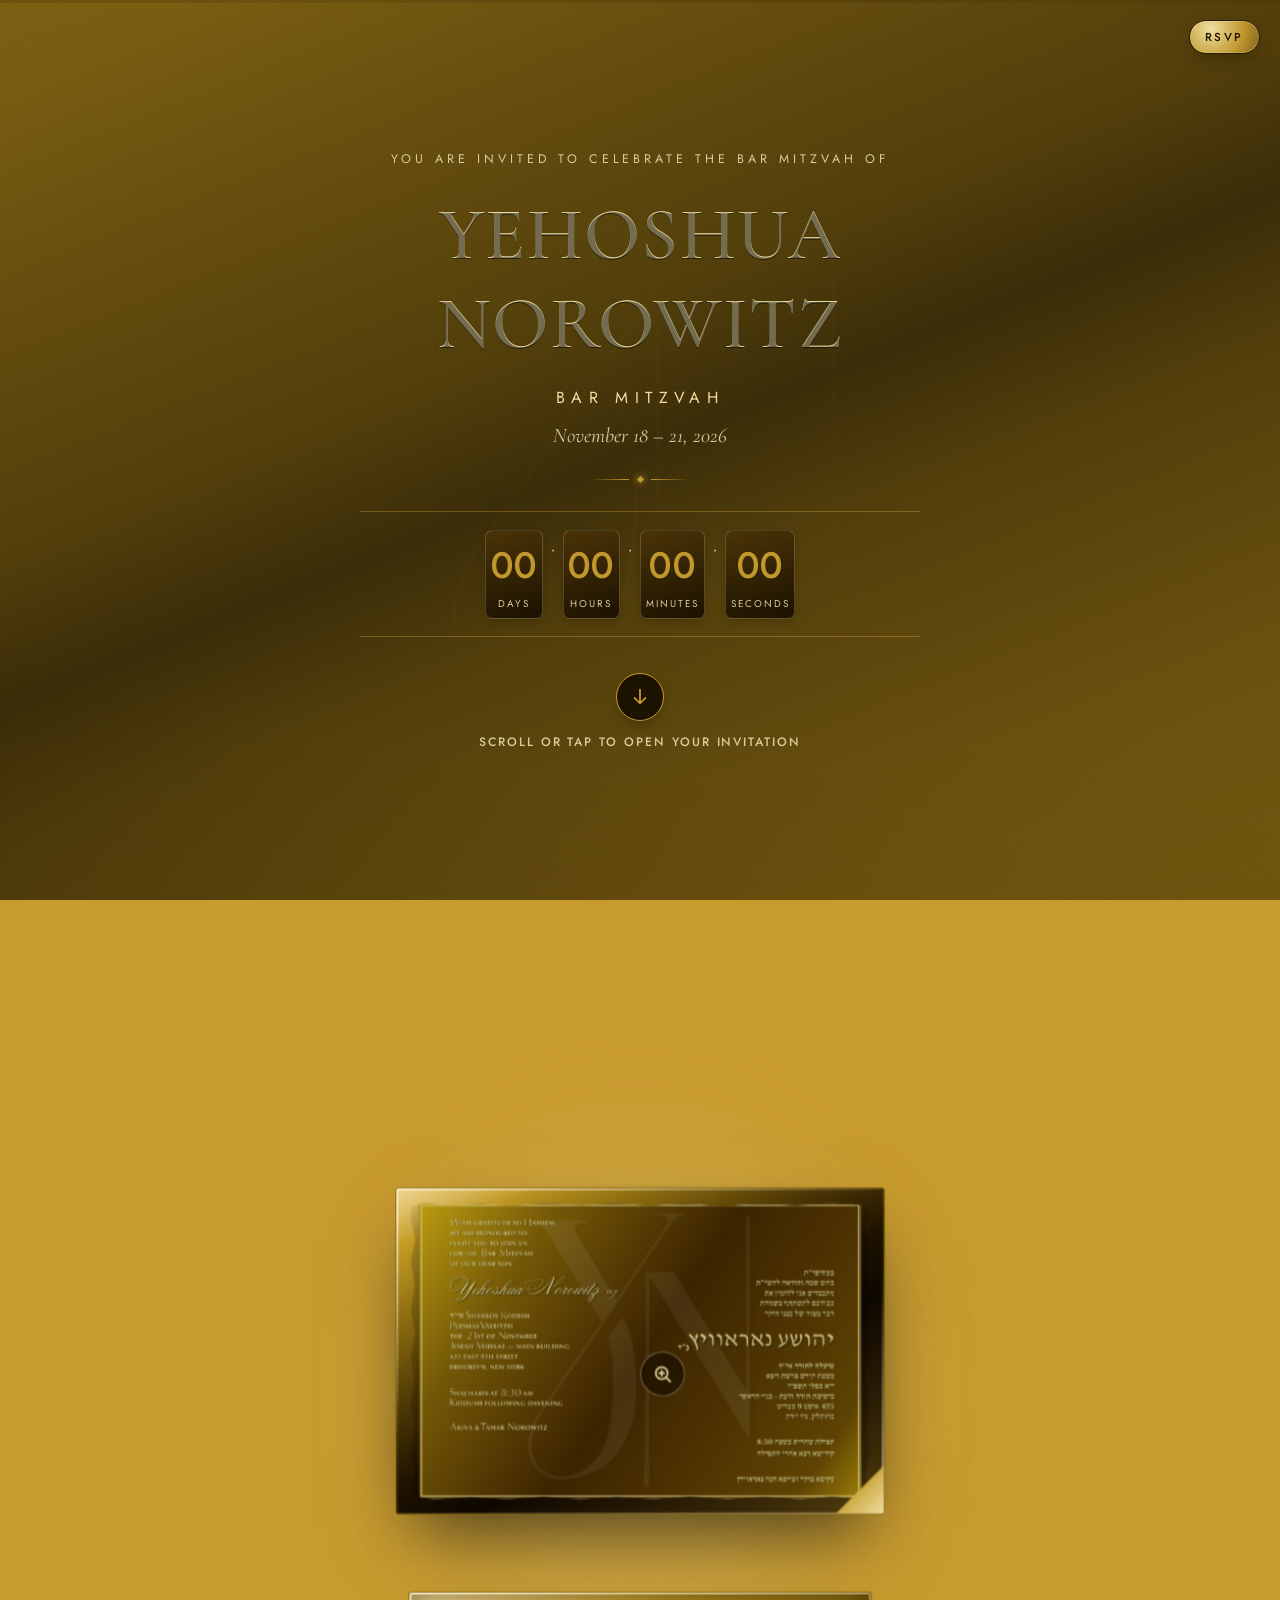
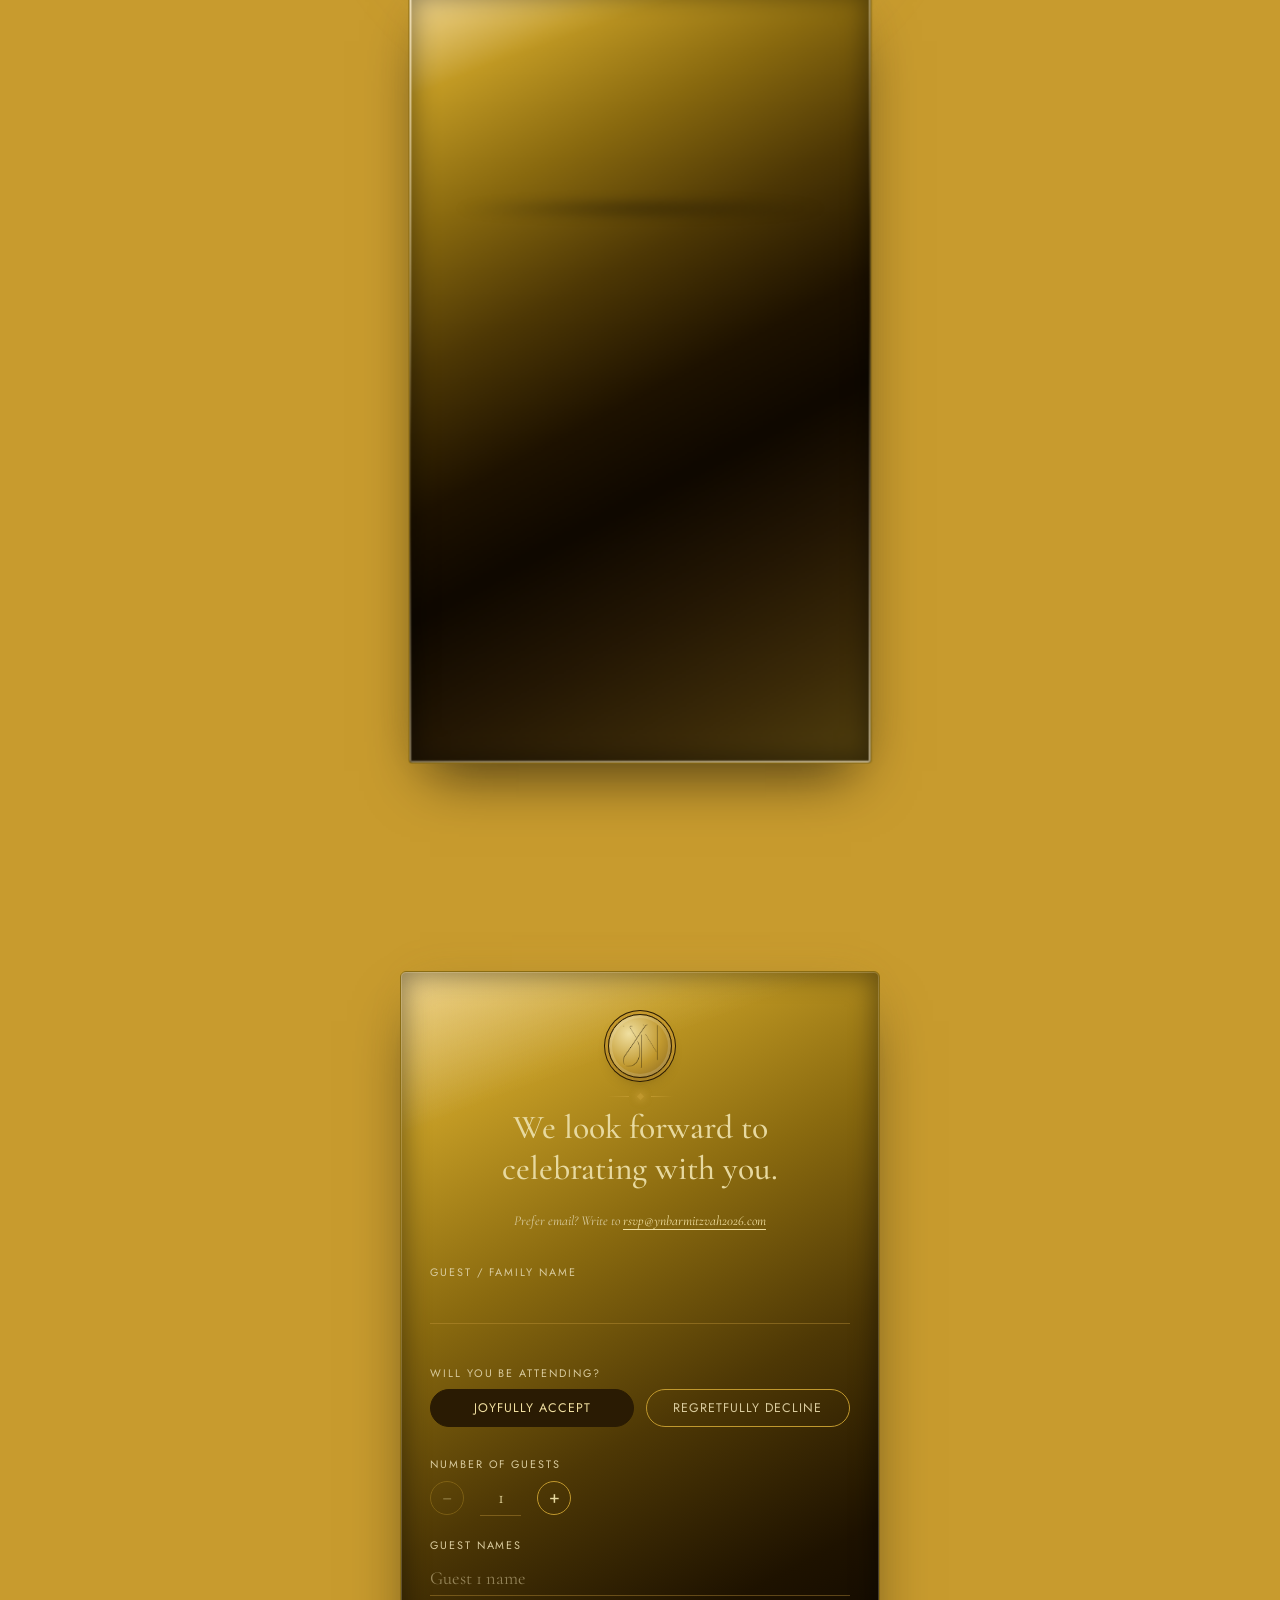
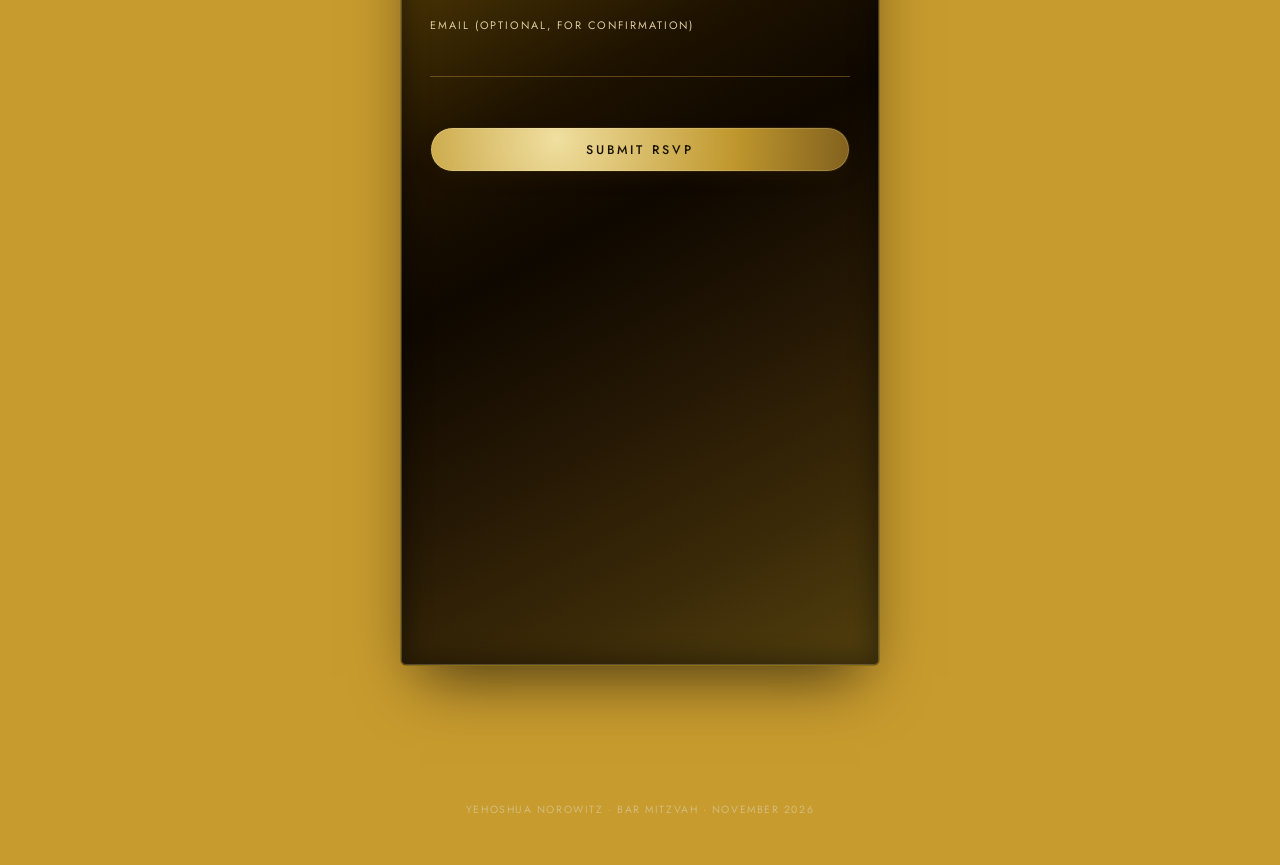
==== commit 86b62fd0: "Give the RSVP section the same premium pass as the invitation cards Implements the full list: sparkl" ====
--- a/index.html
+++ b/index.html
@@ -126,10 +126,11 @@
       <h2>We look forward to celebrating with you.</h2>
       <p class="rsvp-email-note">Prefer email? Write to <a href="mailto:rsvp@ynbarmitzvah2026.com">rsvp@ynbarmitzvah2026.com</a></p>
 
-      <form id="rsvpForm">
+      <form id="rsvpForm" novalidate>
         <div class="field" style="--d:0">
           <label for="fam">Guest / Family Name</label>
           <input id="fam" name="fam" type="text" required autocomplete="name">
+          <span class="field-msg" id="famMsg" aria-live="polite"></span>
         </div>
 
         <div class="field" style="--d:1">
@@ -146,15 +147,20 @@
           <div class="fields-inner">
             <div class="field" style="--d:2">
               <label for="count">Number of Guests</label>
-              <input id="count" name="count" type="number" min="1" max="10" value="1">
+              <div class="stepper">
+                <button type="button" class="stepper-btn" id="countMinus" aria-label="Decrease guest count">&minus;</button>
+                <input id="count" name="count" type="number" min="1" max="10" value="1" inputmode="numeric">
+                <button type="button" class="stepper-btn" id="countPlus" aria-label="Increase guest count">+</button>
+              </div>
             </div>
             <div class="field" style="--d:3">
-              <label for="names">Guest Names</label>
-              <textarea id="names" name="names" placeholder="First &amp; last name of each guest"></textarea>
+              <label>Guest Names</label>
+              <div class="guest-names" id="guestNames"></div>
             </div>
             <div class="field" style="--d:4">
               <label for="email">Email (optional, for confirmation)</label>
               <input id="email" name="email" type="email" autocomplete="email">
+              <span class="field-msg" id="emailMsg" aria-live="polite"></span>
             </div>
           </div>
         </div>
@@ -173,6 +179,43 @@
         <div class="rsvp-monogram yn-mark">YN</div>
         <p class="confirm-title">Thank you.</p>
         <p class="sub">We look forward to celebrating together.</p>
+
+        <!-- Both real events, not just whichever card a guest happened to
+             zoom into earlier — a guest may be RSVPing for either or both,
+             so the same quick actions built for the cards' lightbox are
+             offered again here, read straight from #cardA/#cardB's own
+             data-* attributes (see js/script.js) so there's one source of
+             truth for each event's date/time/address. -->
+        <div class="confirm-events" id="confirmEvents">
+          <div class="confirm-event">
+            <p class="confirm-event-label">Shabbos Celebration &middot; Nov 21</p>
+            <div class="confirm-event-actions">
+              <a class="card-action-btn small" id="confirmCalendarA" target="_blank" rel="noopener">
+                <svg viewBox="0 0 24 24" fill="none" stroke="currentColor" stroke-width="1.7" stroke-linecap="round" stroke-linejoin="round"><rect x="3" y="5" width="18" height="16" rx="2"/><path d="M8 3v4M16 3v4M3 10h18"/></svg>
+                Calendar
+              </a>
+              <a class="card-action-btn small" id="confirmDirectionsA" target="_blank" rel="noopener">
+                <svg viewBox="0 0 24 24" fill="none" stroke="currentColor" stroke-width="1.7" stroke-linecap="round" stroke-linejoin="round"><path d="M12 21s7-7.4 7-12a7 7 0 1 0-14 0c0 4.6 7 12 7 12z"/><circle cx="12" cy="9" r="2.4"/></svg>
+                Directions
+              </a>
+            </div>
+          </div>
+          <div class="confirm-event">
+            <p class="confirm-event-label">Weekday Celebration &middot; Nov 18</p>
+            <div class="confirm-event-actions">
+              <a class="card-action-btn small" id="confirmCalendarB" target="_blank" rel="noopener">
+                <svg viewBox="0 0 24 24" fill="none" stroke="currentColor" stroke-width="1.7" stroke-linecap="round" stroke-linejoin="round"><rect x="3" y="5" width="18" height="16" rx="2"/><path d="M8 3v4M16 3v4M3 10h18"/></svg>
+                Calendar
+              </a>
+              <a class="card-action-btn small" id="confirmDirectionsB" target="_blank" rel="noopener">
+                <svg viewBox="0 0 24 24" fill="none" stroke="currentColor" stroke-width="1.7" stroke-linecap="round" stroke-linejoin="round"><path d="M12 21s7-7.4 7-12a7 7 0 1 0-14 0c0 4.6 7 12 7 12z"/><circle cx="12" cy="9" r="2.4"/></svg>
+                Directions
+              </a>
+            </div>
+          </div>
+        </div>
+
+        <button type="button" class="edit-rsvp-link" id="editRsvpLink">Edit your RSVP</button>
       </div>
     </div>
   </section>
--- a/css/styles.css
+++ b/css/styles.css
@@ -172,8 +172,6 @@
   display:flex; align-items:center; justify-content:center;
   pointer-events:none;
   z-index:0;
-  font-family:'Marcellus', serif;
-  font-size:clamp(9rem, 42vw, 26rem);
   /* Found via the same pixel-sampled contrast check as the rest of this
      pass: at .16 opacity, this giant fixed mark was bright enough
      (gold-deep's own luminance is ~99, brighter than the page's darkest
@@ -185,9 +183,11 @@
      background enough to matter, while still being faintly present. */
   color:var(--gold-deep);
   opacity:.06;
-  letter-spacing:.02em;
   user-select:none;
 }
+/* replaces the old font-size-driven sizing now that the mark is
+   assets/logo-yn-mark.png painted via .yn-mark::before (see that rule) */
+.watermark.yn-mark::before{ width:clamp(9rem, 42vw, 26rem); }
 
 /* faint grain so the gold ground reads as a lit material, not a flat
    fill — overlay (not screen, which only ever brightens) works both ways
@@ -646,23 +646,38 @@
   background:radial-gradient(circle at 32% 30%, var(--gold-light), var(--gold) 55%, var(--gold-deep) 100%);
   border:1px solid var(--gold-deep);
   display:flex; align-items:center; justify-content:center;
-  font-size:1.05rem; color:var(--paper);
+  color:var(--paper);
   /* the ring uses a literal dark colour, NOT var(--ivory) — that token is
      now the page's gold ground, but this seal sits on the dark envelope
      flap, a different surface entirely; its ring has to match THAT. */
   box-shadow:0 6px 14px -6px var(--shadow), inset 0 0 0 3px rgba(255,255,255,.14),
              0 0 0 3px #2C1C01, 0 0 0 4px var(--gold-deep);
 }
-
-/* ---------- YN monogram — the site's logo mark ---------- */
-/* Tightened into a real interlocking lockup (negative tracking + a thin
-   crest hairline between the two letters) rather than plain spaced-out
-   "YN" text, reused everywhere the mark appears: both card seals, the
-   envelope's wax seal, the watermark and the RSVP badge. */
+.wax-seal.yn-mark::before{ width:64%; }
+
+/* ---------- YN monogram — the site's real logo mark ---------- */
+/* This used to be a CSS-recreated "YN" lockup (Marcellus letters + a fake
+   crest hairline). The client's actual monogram — a calligraphic
+   interlocking Y/N with its own crest stroke already built in — is now
+   assets/logo-yn-mark.png, reused everywhere the mark appears (both card
+   seals, the envelope's wax seal, the watermark, the RSVP badge). That
+   source file arrived as a flat white background with barely-visible
+   near-white ink (RGB ~239-255, no transparency) — exactly how it's
+   printed as a background watermark on the real invitation card art — so
+   it was re-encoded as a proper alpha PNG (white ink, level-stretched
+   luminance -> alpha, background -> fully transparent) rather than used
+   as-is. That makes it usable as a CSS mask: `background-color` paints
+   the shape, so one file can be tinted differently per context (dark ink
+   on the gold seals, faint gold on the page) instead of needing a
+   separate export per colour. */
 .yn-mark{
   position:relative;
-  font-family:'Marcellus', serif;
-  letter-spacing:-.06em;
+  /* the literal "YN" text node in the markup is kept (harmless, and it's
+     still meaningful fallback content for a screen reader) but visually
+     replaced by the ::before mask below — font-size:0 collapses only the
+     glyphs, not this element's own box, which the mask needs sized via
+     width/aspect-ratio (below) rather than text metrics. */
+  font-size:0;
 }
 /* .watermark already declares position:fixed (needed to pin it as a true
    full-viewport background layer), but .yn-mark's position:relative has
@@ -672,13 +687,23 @@
    every section (hero included) down by that much. Two classes beats one,
    so this wins regardless of source order — the fix that actually holds. */
 .watermark.yn-mark{ position:fixed; }
-.yn-mark::after{
+.yn-mark::before{
   content:'';
   position:absolute; left:50%; top:50%;
-  width:1px; height:.85em;
-  background:currentColor;
-  opacity:.55;
   transform:translate(-50%,-50%);
+  width:60%;
+  aspect-ratio:402/486; /* the source artwork's real proportions */
+  -webkit-mask-image:url('../assets/logo-yn-mark.png');
+  mask-image:url('../assets/logo-yn-mark.png');
+  -webkit-mask-repeat:no-repeat; mask-repeat:no-repeat;
+  -webkit-mask-position:center; mask-position:center;
+  -webkit-mask-size:contain; mask-size:contain;
+  -webkit-mask-mode:alpha; mask-mode:alpha;
+  /* each context already sets its own `color` correctly (gold on the
+     page, dark ink on the bright gold seals) — reusing it via
+     currentColor means one rule works everywhere without a second,
+     parallel set of colour overrides to keep in sync. */
+  background-color:currentColor;
 }
 /* the seal "cracks" the instant the envelope opens, just before it fades
    away with the flap — a small narrative beat, not just a disappearance */
@@ -1357,6 +1382,25 @@
   width:100%; max-width:480px; text-align:center;
   opacity:0; transform:translateY(28px);
   transition:opacity 1s ease, transform 1s cubic-bezier(.22,.68,0,1.03);
+  /* the RSVP block is now framed as its own card resting on the gold page
+     — the exact foil sweep/bevel .invite-card uses, so it reads as part
+     of the same physical "set" as the two invitations above it rather
+     than a plain web form floating on the background. --ink/--ink-soft
+     (this page's text colours) were already tuned for a dark surface —
+     that's the whole reason they read as light champagne — so nothing
+     inside needed recolouring for this. */
+  padding:2.6rem 1.8rem 2.2rem;
+  border-radius:6px;
+  background:
+    linear-gradient(160deg, rgba(255,241,208,.35) 0%, rgba(255,241,208,0) 11%),
+    linear-gradient(152deg,
+      #E7C468 0%, #C29A24 11%, #8A6A0F 24%, #4E3805 38%,
+      #1E1200 52%, #0F0800 62%, #241704 75%, #3B2A08 88%, #52400E 100%);
+  border:1px solid var(--paper-edge);
+  box-shadow:
+    0 30px 60px -20px var(--shadow), 0 0 46px -14px var(--glow),
+    inset 0 0 0 1px rgba(255,238,196,.22),
+    inset 0 0 26px 4px rgba(0,0,0,.4);
 }
 .rsvp-inner.is-visible{ opacity:1; transform:translateY(0); }
 .rsvp-monogram{
@@ -1367,11 +1411,12 @@
      the only thing left defining its edge */
   border:1.5px solid var(--ink-dark);
   display:flex; align-items:center; justify-content:center;
-  font-size:1.55rem; color:var(--paper);
+  color:var(--paper);
   box-shadow:0 6px 14px -6px rgba(42,27,3,.5), inset 0 0 0 3px rgba(255,255,255,.14),
              0 0 0 3px var(--ivory), 0 0 0 4px var(--ink-dark);
   margin:0 auto 1rem;
 }
+.rsvp-monogram.yn-mark::before{ width:60%; }
 .rsvp h2{
   font-size:clamp(1.5rem,4.4vw,2.1rem);
   margin-bottom:1.4rem;
@@ -1393,16 +1438,57 @@
   letter-spacing:.18em; text-transform:uppercase; color:var(--ink-soft);
   margin-bottom:.5rem;
 }
-.field input, .field textarea{
+.field input{
   width:100%; border:none; border-bottom:1px solid var(--line);
   background:transparent; font-family:'Cormorant Garamond', serif;
   font-size:1.15rem; color:var(--ink); padding:.4rem 0;
 }
-.field input:focus, .field textarea:focus, .field input:focus-visible{
+.field input:focus, .field input:focus-visible{
   outline:none;
 }
-.field textarea{ resize:vertical; min-height:3rem; }
-.field input::placeholder, .field textarea::placeholder{ color:var(--ink-soft); opacity:.55; }
+.field input::placeholder{ color:var(--ink-soft); opacity:.55; }
+
+/* ---------- guest-count stepper ---------- */
+/* replaces the plain <input type=number>'s native up/down spinner, which
+   renders inconsistently (and looks distinctly un-premium) across
+   browsers — the number itself is still a real, readable input; only the
+   spinner affordance is swapped for two round buttons matching the site's
+   existing pill/badge language. */
+.stepper{ display:flex; align-items:center; gap:1rem; }
+.stepper input{
+  width:2.6rem; flex:none; text-align:center;
+  -moz-appearance:textfield;
+}
+.stepper input::-webkit-outer-spin-button,
+.stepper input::-webkit-inner-spin-button{
+  -webkit-appearance:none; margin:0;
+}
+.stepper-btn{
+  width:34px; height:34px; flex:none; border-radius:50%;
+  border:1px solid var(--gold); background:transparent; color:var(--ink);
+  font-family:'Jost', sans-serif; font-size:1.1rem; line-height:1;
+  display:flex; align-items:center; justify-content:center;
+  cursor:pointer;
+  transition:background .2s ease, color .2s ease, transform .15s ease, border-color .2s ease;
+}
+.stepper-btn:hover{ background:var(--gold); color:var(--paper); }
+.stepper-btn:active{ transform:scale(.92); }
+.stepper-btn:focus-visible{ outline:2px solid var(--gold-light); outline-offset:2px; }
+.stepper-btn:disabled{ opacity:.35; cursor:default; background:transparent; color:var(--ink); }
+
+/* ---------- dynamic per-guest name inputs ---------- */
+/* one input per guest (count-driven, see js/script.js) instead of a
+   single open textarea — names come back as tidy, individually-readable
+   fields rather than one guest typing all of them into a wall of text in
+   whatever format they feel like. */
+.guest-names{ display:flex; flex-direction:column; gap:.9rem; }
+.guest-name-input{
+  width:100%; border:none; border-bottom:1px solid var(--line);
+  background:transparent; font-family:'Cormorant Garamond', serif;
+  font-size:1.05rem; color:var(--ink); padding:.35rem 0;
+}
+.guest-name-input:focus, .guest-name-input:focus-visible{ outline:none; }
+.guest-name-input::placeholder{ color:var(--ink-soft); opacity:.55; }
 /* the underline grows out from center on focus, instead of an instant
    swap — light gold now, matching the page's overall light-on-dark-gold
    scheme (a dark line here would repeat the same near-invisible problem
@@ -1415,6 +1501,34 @@
   pointer-events:none;
 }
 .field:focus-within::after{ left:0; right:0; }
+
+/* real-time validation feedback, surfaced before a failed submit rather
+   than only after. First attempt here was a plain light coral (like
+   .form-error below), reasoned to hold up across .rsvp-inner's gradient
+   the same way the original card-face text did with a text-shadow — but
+   actually MEASURED (pixel-sampled bg + WCAG relative-luminance math, not
+   eyeballed) at only 2.89:1 against a 4.5 requirement wherever a field
+   near the gradient's bright corner (the family-name field, being first,
+   sits closest) got flagged invalid. A text-shadow isn't real insurance
+   against a genuinely bright background the way it is against a merely
+   busy one — same lesson this project already learned once before: give
+   it its OWN small dark surface instead of trying to find one flat colour
+   that survives the whole bright-to-near-black sweep, the same "dark
+   plaque" language already used for the checked attend-toggle pill. */
+.field-msg{
+  display:inline-block; max-height:0; overflow:hidden;
+  font-family:'Jost', sans-serif; font-size:.7rem; color:#FFAB91;
+  background:rgba(15,9,0,.8);
+  padding:0 .5rem; border-radius:3px;
+  transition:max-height .25s ease, margin-top .25s ease, opacity .25s ease, padding .25s ease;
+  opacity:0;
+}
+.field.is-invalid .field-msg{ max-height:1.6em; margin-top:.35rem; padding:.2rem .5rem; opacity:1; }
+/* the underline alone (no dark plaque of its own, being a 1px line) isn't
+   held to the same text-contrast bar, but darkening it rather than
+   lightening it is still the safer direction against a background that
+   swings this bright at one end */
+.field.is-invalid::after{ background:#B33F1F; left:0; right:0; }
 
 /* Unchecked state is a plain light-gold outline (matches every other
    text/line on this now-dark page); checked state stays a dark filled
@@ -1433,8 +1547,22 @@
   border-radius:999px; color:var(--ink-soft); cursor:pointer;
   transition:background .25s ease, color .25s ease;
 }
-.attend-toggle input:checked + label{ background:var(--ink-dark); color:var(--gold-light); border-color:var(--ink-dark); }
+/* :checked is a real state change the browser tracks on its own — no JS
+   class-toggling needed — so a plain CSS animation on the selector
+   restarts cleanly every time a guest actually switches their answer
+   (and once, harmlessly, on page load for the pre-checked "Accept"). */
+.attend-toggle input:checked + label{
+  background:var(--ink-dark); color:var(--gold-light); border-color:var(--ink-dark);
+  animation:pill-select-pulse .5s ease-out;
+}
 .attend-toggle input:focus-visible + label{ outline:2px solid var(--gold-light); outline-offset:2px; }
+@keyframes pill-select-pulse{
+  0%{ box-shadow:0 0 0 0 rgba(240,223,160,.55); }
+  100%{ box-shadow:0 0 0 12px rgba(240,223,160,0); }
+}
+@media (prefers-reduced-motion: reduce){
+  .attend-toggle input:checked + label{ animation:none; }
+}
 
 /* grid-rows 1fr/0fr animates to the content's real height, no max-height
    guess to snap against or leave a gap under */
@@ -1479,10 +1607,16 @@
 
 .form-error{
   font-family:'Jost', sans-serif; font-size:.78rem; letter-spacing:.02em;
-  /* deepened from a coral (#E08A75, tuned to pop against a dark page) to
-     a burnt terracotta — the coral read as too pale/washed-out against
-     the new light gold page to still register as an error */
-  color:#8B3A1F; text-align:center; margin-top:-.4rem;
+  /* This was deepened once already to a dark burnt terracotta (#8B3A1F)
+     when the page itself was flat light gold — but .rsvp-inner is now its
+     own dark foil card (see above), and #8B3A1F is a near-black-on-dark
+     mistake there, the exact contrast bug this project already learned
+     from once on the page background itself. Back to a LIGHT coral (same
+     one .field-msg uses, tuned for this same gradient) plus a text-shadow
+     for the same reason the original card-face text needed one on this
+     gradient: it swings from bright brass to near-black corner to corner. */
+  color:#FFAB91; text-shadow:0 1px 2px rgba(0,0,0,.6);
+  text-align:center; margin-top:-.4rem;
 }
 
 #rsvpForm{ transition:opacity .5s ease, transform .5s ease; }
@@ -1504,6 +1638,33 @@
 .confirm-title{ font-size:1.6rem; margin-top:.4rem; }
 .rsvp-confirm p.sub{ color:var(--ink-soft); font-style:italic; }
 
+/* both real events, since a guest confirming here may be going to either
+   or both — same Calendar/Directions actions already built for the card
+   zoom lightbox, reused at a smaller size (.card-action-btn.small) */
+.confirm-events{
+  width:100%; display:flex; flex-direction:column; gap:1rem;
+  margin-top:1.4rem; padding-top:1.2rem;
+  border-top:1px solid var(--line);
+}
+.confirm-event-label{
+  font-family:'Jost', sans-serif; font-size:.7rem; letter-spacing:.14em;
+  text-transform:uppercase; color:var(--ink-soft); margin:0 0 .55rem;
+}
+.confirm-event-actions{ display:flex; justify-content:center; gap:.6rem; flex-wrap:wrap; }
+.card-action-btn.small{ padding:7px 13px; font-size:.72rem; }
+.card-action-btn.small svg{ width:14px; height:14px; }
+
+.edit-rsvp-link{
+  margin-top:1.6rem;
+  background:none; border:none; padding:0; cursor:pointer;
+  font-family:'Jost', sans-serif; font-size:.75rem; letter-spacing:.06em;
+  color:var(--ink-soft); text-decoration:underline;
+  text-underline-offset:3px;
+  transition:color .2s ease;
+}
+.edit-rsvp-link:hover, .edit-rsvp-link:focus-visible{ color:var(--gold-light); }
+.edit-rsvp-link:focus-visible{ outline:2px solid var(--gold-light); outline-offset:3px; }
+
 footer{
   position:relative; z-index:3;
   text-align:center; padding:2.5rem 20px 3rem;
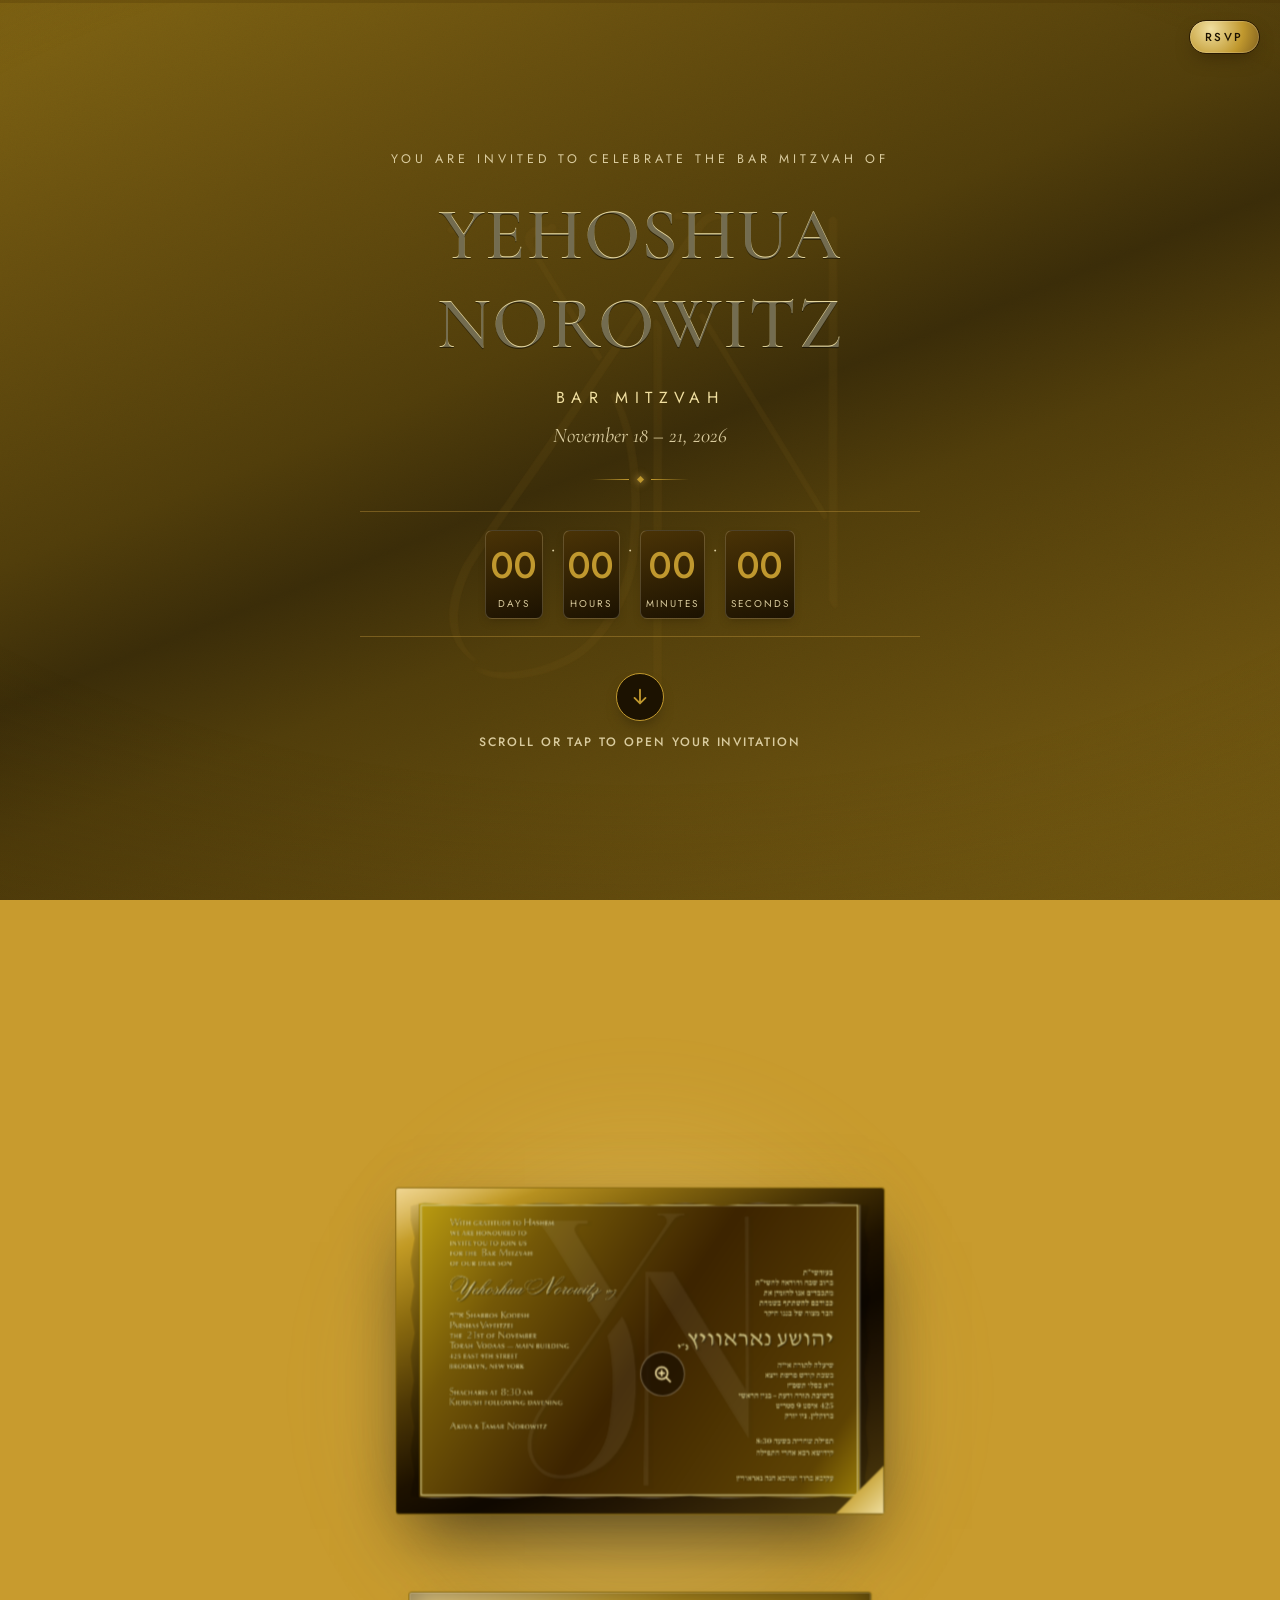
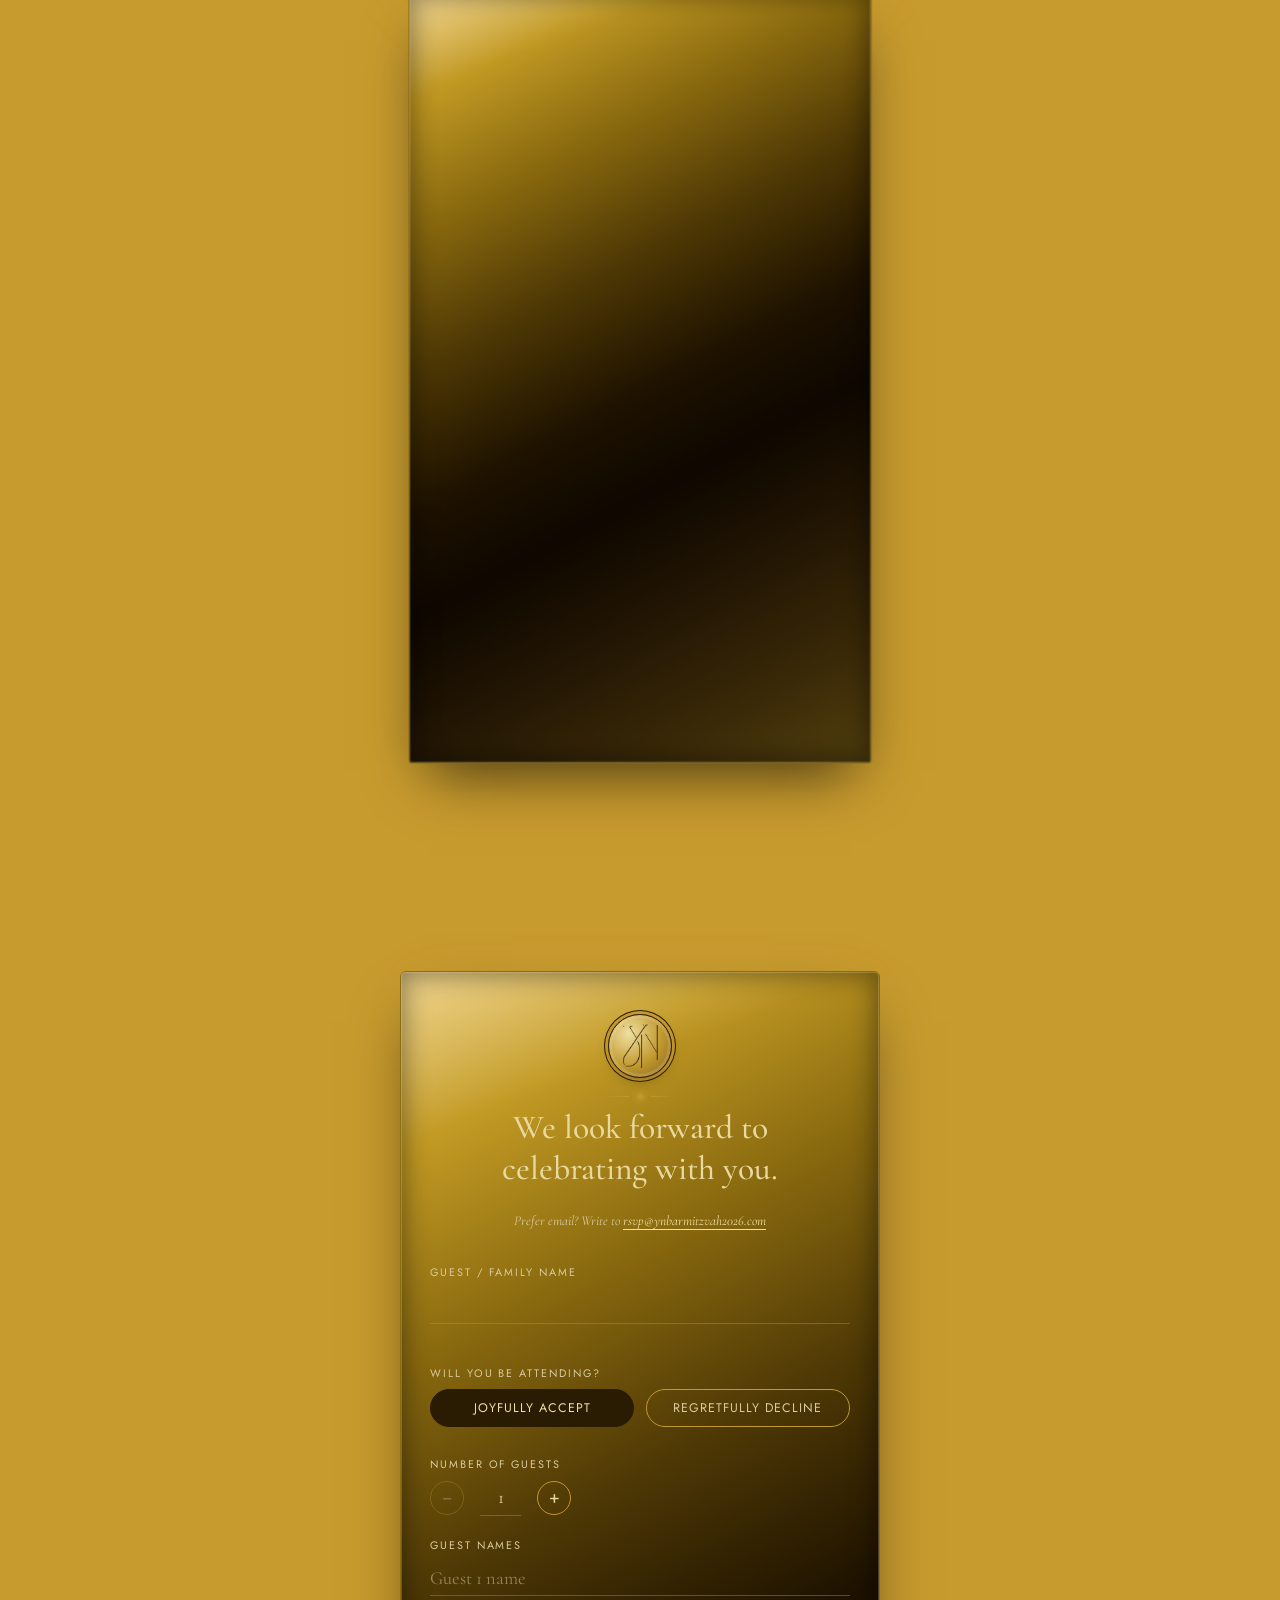
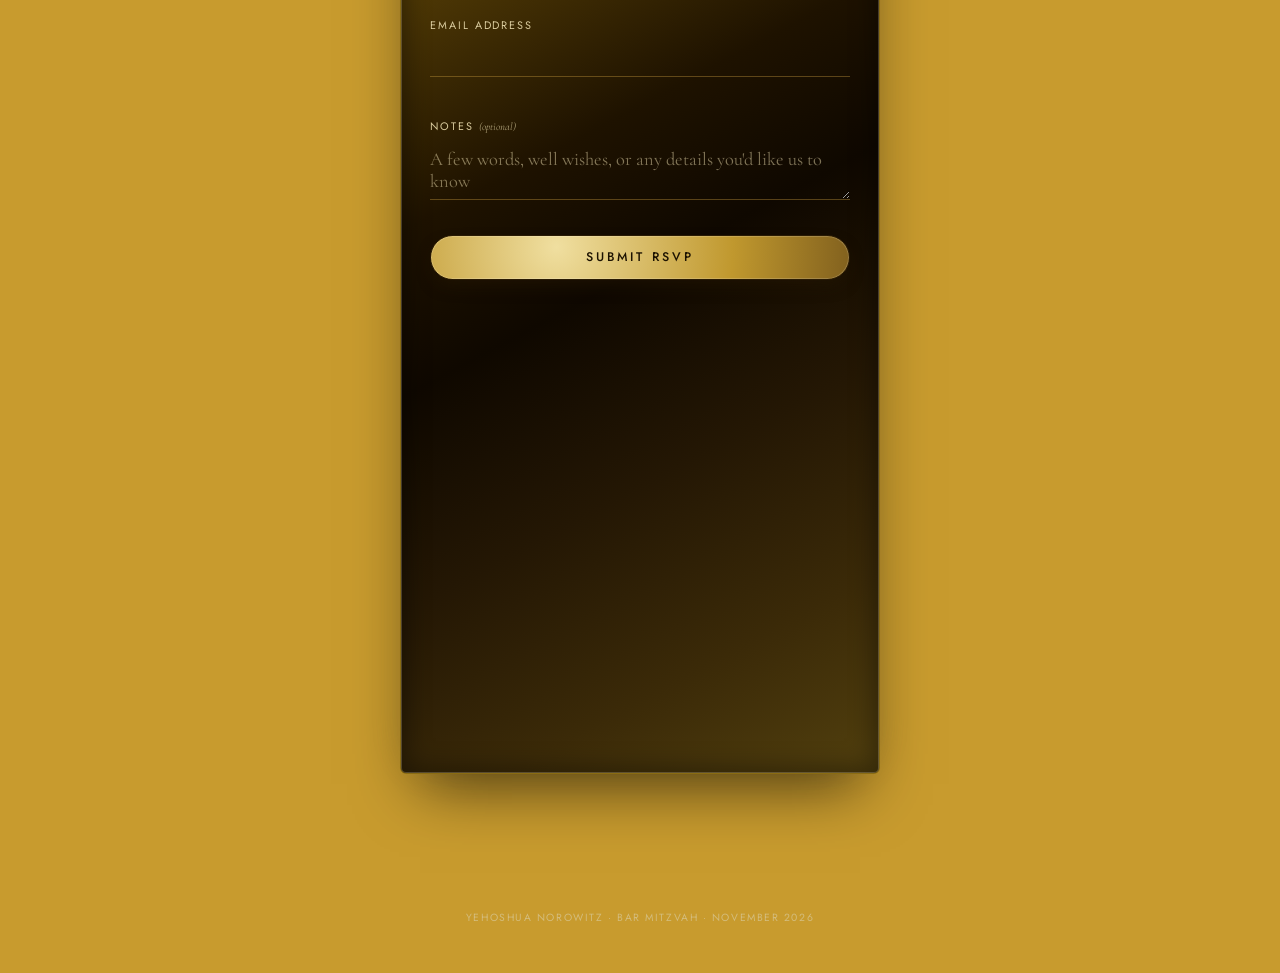
==== commit c58c5018: "Client feedback round: envelope shape, perf, and RSVP field changes - Envelope: added the two missin" ====
--- a/index.html
+++ b/index.html
@@ -104,6 +104,17 @@
                rather than being drawn out of it; the cards now slide up
                from behind this, which is what sells the whole reveal. -->
           <div class="env-front" aria-hidden="true"></div>
+          <!-- The top flap's own two edges already read as the top-left and
+               top-right fold seams (it's a physical triangle with real
+               edges/highlights) — these are the other two: the classic
+               envelope-back "kite" pattern is exactly 4 lines from each
+               corner to one shared centre point, and without these two the
+               shape only ever showed 2 of them, which is why it read as
+               "a square with a triangle on it" rather than an envelope. -->
+          <svg class="env-seams" viewBox="0 0 100 100" preserveAspectRatio="none" aria-hidden="true">
+            <line x1="0" y1="100" x2="50" y2="42"/>
+            <line x1="100" y1="100" x2="50" y2="42"/>
+          </svg>
           <div class="env-flap"></div>
           <!-- The seal sits OUTSIDE .env-flap on purpose: the flap is cut to
                a triangle with clip-path, and a clip-path clips descendants
@@ -158,11 +169,16 @@
               <div class="guest-names" id="guestNames"></div>
             </div>
             <div class="field" style="--d:4">
-              <label for="email">Email (optional, for confirmation)</label>
-              <input id="email" name="email" type="email" autocomplete="email">
+              <label for="email">Email Address</label>
+              <input id="email" name="email" type="email" required autocomplete="email">
               <span class="field-msg" id="emailMsg" aria-live="polite"></span>
             </div>
           </div>
+        </div>
+
+        <div class="field" style="--d:5">
+          <label for="notes">Notes <span class="field-optional">(optional)</span></label>
+          <textarea id="notes" name="notes" placeholder="A few words, well wishes, or any details you'd like us to know"></textarea>
         </div>
 
         <p class="form-error" id="formError" hidden></p>
--- a/css/styles.css
+++ b/css/styles.css
@@ -172,17 +172,27 @@
   display:flex; align-items:center; justify-content:center;
   pointer-events:none;
   z-index:0;
-  /* Found via the same pixel-sampled contrast check as the rest of this
-     pass: at .16 opacity, this giant fixed mark was bright enough
-     (gold-deep's own luminance is ~99, brighter than the page's darkest
-     areas) that wherever a stroke of the "Y"/"N" happened to cross real
-     text — three separate RSVP fields measured ratios of 1.4-3.1 against
-     a 4.5 requirement — it visibly broke contrast, independent of the
-     page gradient itself (a fixed sibling layer, unaffected by tuning
-     body::before). Dropped low enough that it can no longer swing the
-     background enough to matter, while still being faintly present. */
+  /* This was dropped to .06 (from .16) back when the mark itself was a
+     recreated "YN" in blocky Marcellus letters — thick enough, and the
+     RSVP fields sat directly on the flat page back then (no card behind
+     them yet), that three fields measured contrast ratios of 1.4-3.1
+     against a 4.5 requirement wherever a stroke crossed real text.
+     Neither condition holds anymore: the mark is now the client's real
+     logo art (assets/logo-yn-mark.png), a much thinner calligraphic line
+     with far less actual ink coverage, AND every place text used to sit
+     directly on the flat page near this risk (the RSVP fields) now sits
+     on .rsvp-inner's own opaque foil-card background instead, which
+     fully hides this fixed layer behind it regardless of scroll
+     position. Raised back up and re-verified the same way: pixel-sampled
+     a genuine background gap between letters (not a glyph edge — that
+     reads as near-the-text's-own-colour and is a false failure, the
+     exact mistake this project's contrast tooling was built to avoid)
+     where the mark visibly crosses "BAR MITZVAH" in the hero at this
+     opacity, and it holds at 8:1, comfortably clear of the 4.5
+     requirement — plus a direct visual check that the letters themselves
+     stay crisp at 6x zoom. */
   color:var(--gold-deep);
-  opacity:.06;
+  opacity:.14;
   user-select:none;
 }
 /* replaces the old font-size-driven sizing now that the mark is
@@ -588,6 +598,36 @@
   pointer-events:none;
 }
 .envelope.is-open .env-front{ opacity:0; }
+
+/* the two static fold seams completing the envelope-back "kite" pattern
+   (see index.html for why only 2, not 4, lines are needed) — sits above
+   .env-front (z-index 4, later in DOM so it paints on top at that same
+   z-index) so the lines run unbroken across both the plain back panel AND
+   the front-pocket panel below it, but the two line segments never
+   actually overlap the flap's own occupied area (0-42% height) at all,
+   so being technically "above" it in z-index never matters visually.
+   Fades with the rest of the shell once the cards are clear, same timing
+   as .env-back/.env-front. */
+.env-seams{
+  /* width/height explicitly, NOT inset:0 alone — an <svg> with a viewBox
+     but no width/height attribute has its own intrinsic 1:1 aspect ratio
+     (from the square 100x100 viewBox), and a replaced element's default
+     sizing algorithm resolves inset:0 AROUND that intrinsic ratio rather
+     than simply stretching to fill — it rendered as a 620x620 square
+     pinned to the top instead of the envelope's actual 5:7 rectangle,
+     which is why the lines visibly stopped partway down instead of
+     reaching the bottom corners. Explicit 100%/100% overrides that. */
+  position:absolute; top:0; left:0; width:100%; height:100%;
+  z-index:4;
+  pointer-events:none;
+  transition:opacity .7s ease 4.6s;
+}
+.env-seams line{
+  stroke:rgba(0,0,0,.32);
+  stroke-width:1;
+  vector-effect:non-scaling-stroke;
+}
+.envelope.is-open .env-seams{ opacity:0; }
 
 /* the flap folds down from the top edge; opening rotates it up & back */
 .env-flap{
@@ -1259,6 +1299,15 @@
      element's own transform/filter, on top of whatever .invite-card
      itself is doing — see js/script.js for both */
   transition:transform .12s ease-out, filter .7s ease;
+  /* this element already carries its own filter:drop-shadow (above) — an
+     element with an active filter can't take the cheap GPU-compositor-only
+     path a plain transform normally gets, so animating transform on it
+     (every tilt-follow frame while hovering) means re-rasterizing the
+     filtered result from scratch each time unless the browser is told
+     ahead of time to promote it to its own layer. This is what actually
+     lets the tilt effect run smoothly rather than repainting a blurred
+     drop-shadow 60 times a second. */
+  will-change:transform;
   transform-origin:center center;
 }
 /* Progressive/"blur-up" load: the real artwork starts softly blurred and
@@ -1438,15 +1487,25 @@
   letter-spacing:.18em; text-transform:uppercase; color:var(--ink-soft);
   margin-bottom:.5rem;
 }
-.field input{
+/* lighter weight than the label proper, and no letter-spacing/uppercase —
+   reads as a quiet annotation on the label rather than part of the label
+   itself, the same distinction "(optional)" needs to make everywhere it
+   might appear on this form */
+.field-optional{
+  font-family:'Cormorant Garamond', serif; font-style:italic;
+  letter-spacing:0; text-transform:none; opacity:.75;
+}
+.field input, .field textarea{
   width:100%; border:none; border-bottom:1px solid var(--line);
   background:transparent; font-family:'Cormorant Garamond', serif;
   font-size:1.15rem; color:var(--ink); padding:.4rem 0;
 }
-.field input:focus, .field input:focus-visible{
+.field input:focus, .field input:focus-visible,
+.field textarea:focus, .field textarea:focus-visible{
   outline:none;
 }
-.field input::placeholder{ color:var(--ink-soft); opacity:.55; }
+.field textarea{ resize:vertical; min-height:3.4rem; }
+.field input::placeholder, .field textarea::placeholder{ color:var(--ink-soft); opacity:.55; }
 
 /* ---------- guest-count stepper ---------- */
 /* replaces the plain <input type=number>'s native up/down spinner, which
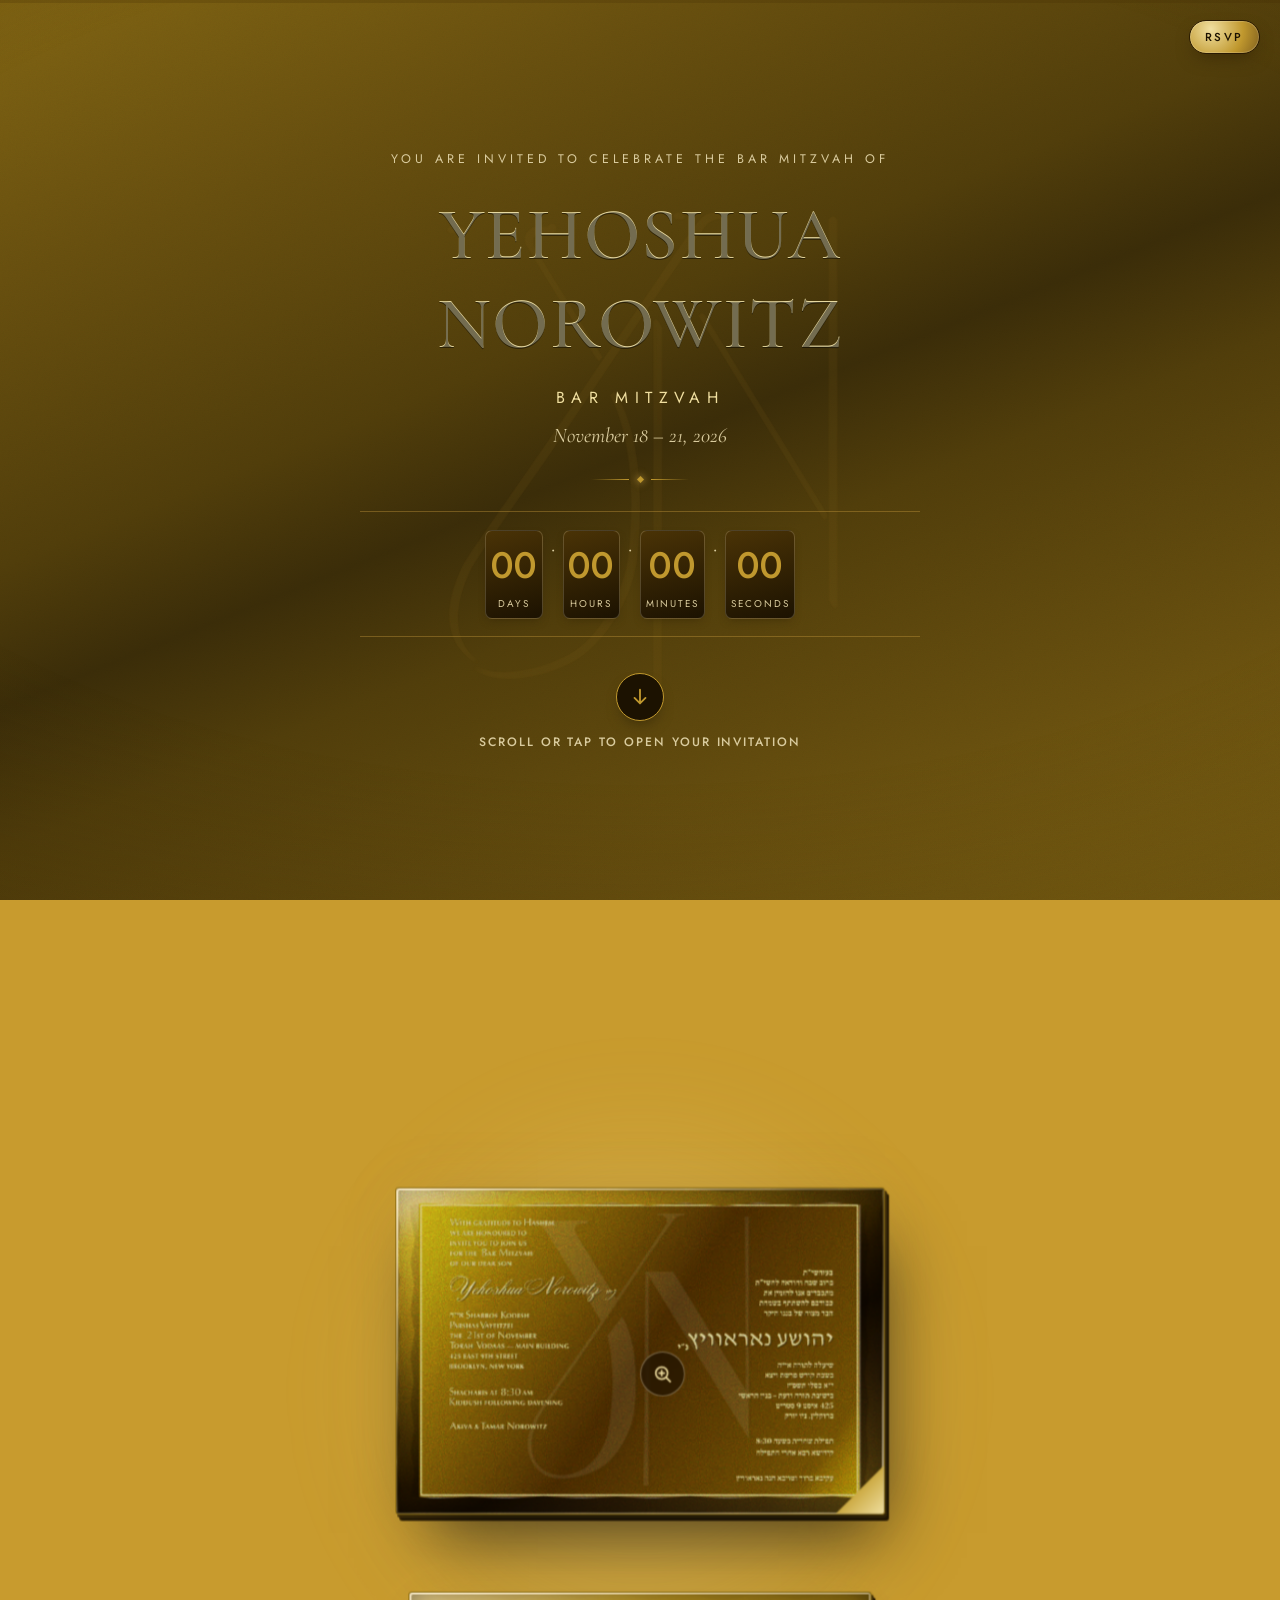
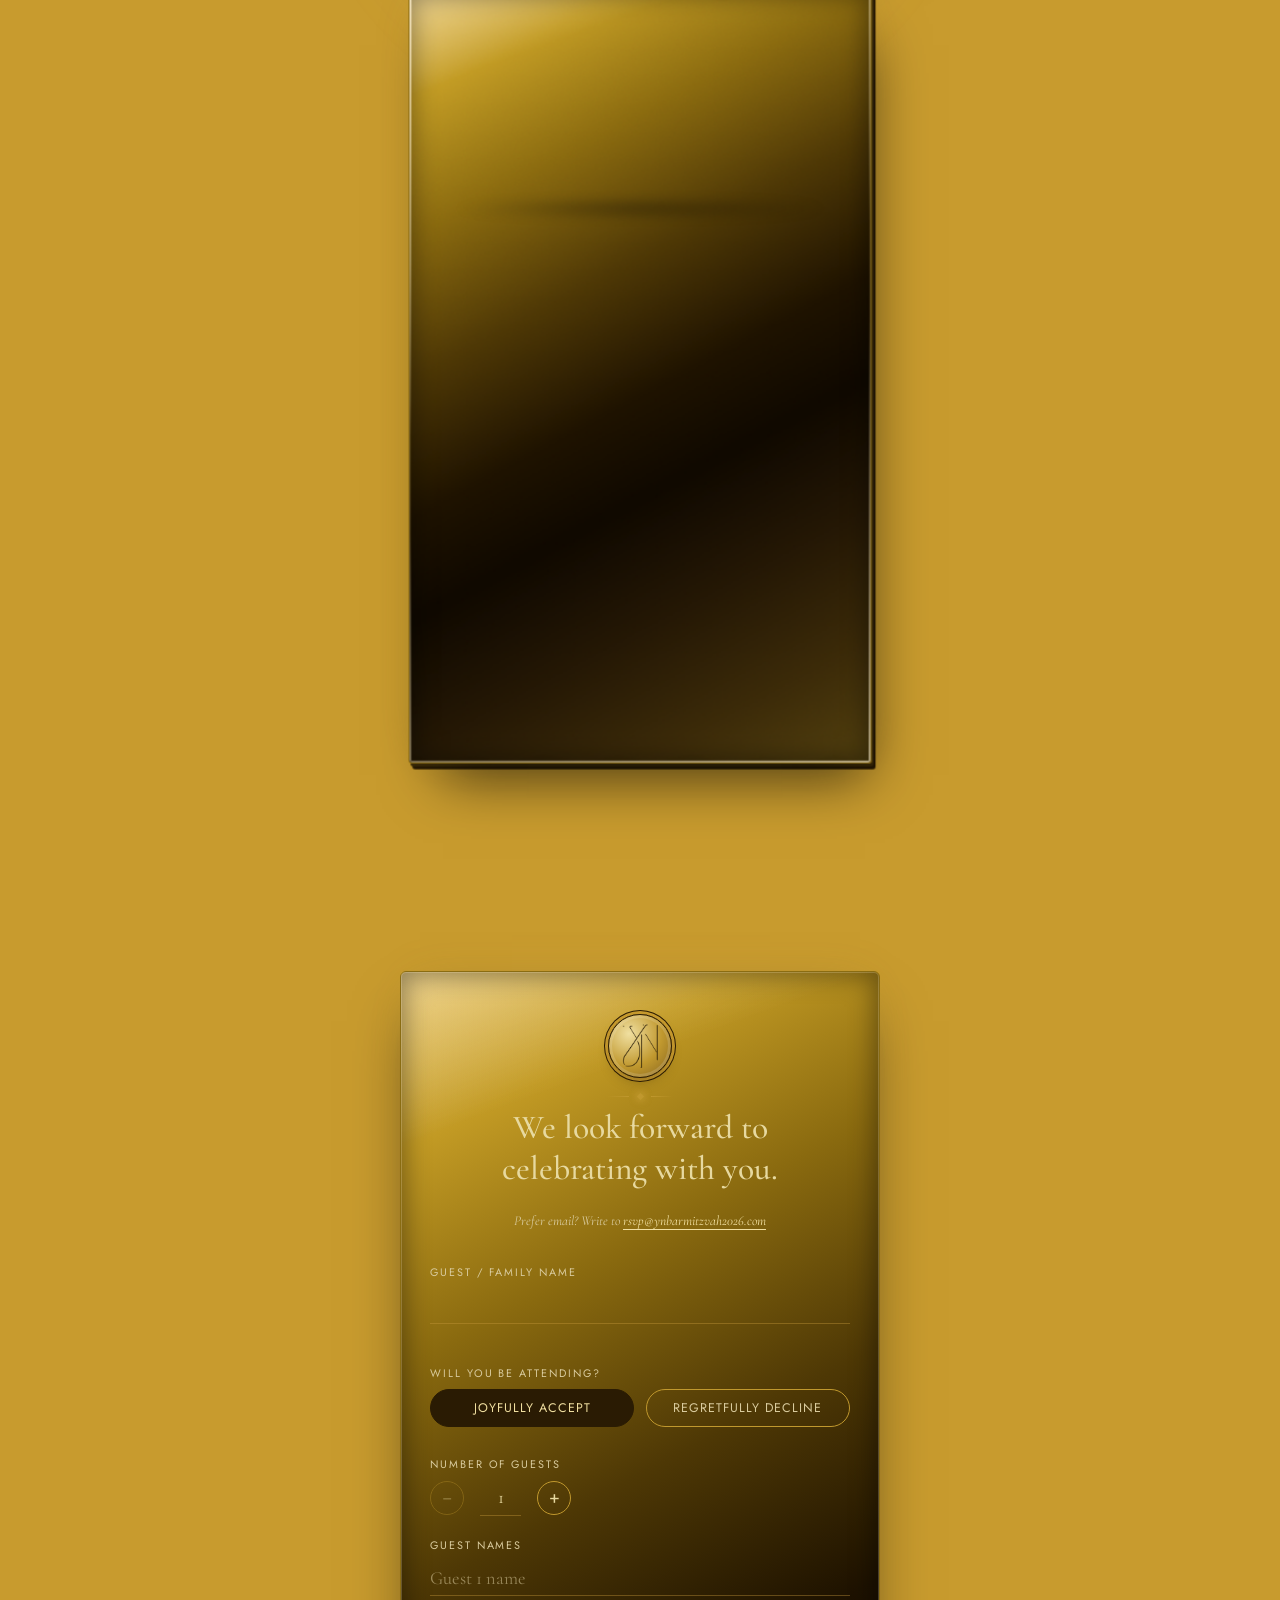
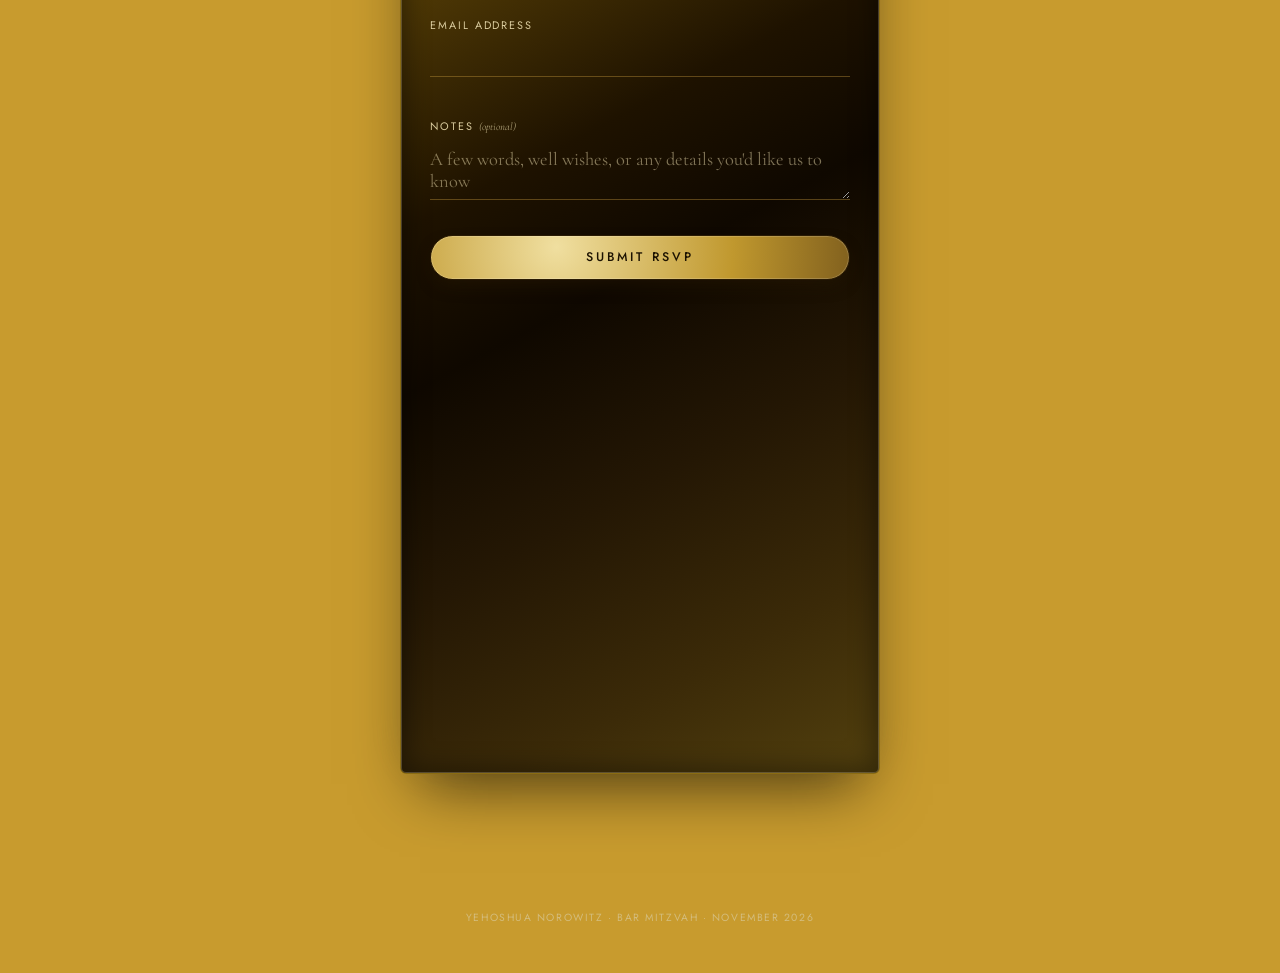
==== commit 14ca9639: "Make the invitation cards read as physical objects, not flat pictures User: "yung card, not real car" ====
--- a/index.html
+++ b/index.html
@@ -76,6 +76,7 @@
                  data-address="Torah Vodaas, Main Building, 425 East 9th Street, Brooklyn, New York"
                  data-filename="norowitz-bar-mitzvah-shabbos-invitation.png">
               <img class="card-art is-loading" src="assets/cards/shabbos-card.png" alt="With gratitude to Hashem, we are honoured to invite you to join us for the Bar Mitzvah of our dear son, Yehoshua Norowitz. Shabbos Kodesh, Parshas Vayeitzei, the 21st of November. Torah Vodaas, Main Building, 425 East 9th Street, Brooklyn, New York. Shacharis at 8:30 AM, Kiddush following davening. Akiva &amp; Tamar Norowitz.">
+              <span class="card-texture" aria-hidden="true"></span>
               <span class="card-peel" aria-hidden="true"></span>
               <span class="card-zoom-cue" aria-hidden="true"><svg viewBox="0 0 24 24" fill="none" stroke="currentColor" stroke-width="2" stroke-linecap="round"><circle cx="11" cy="11" r="7"/><path d="M21 21l-4.3-4.3"/><path d="M11 8v6M8 11h6"/></svg></span>
             </div>
@@ -85,6 +86,7 @@
                  data-address="Chaim Berlin Elementary School, 1310 Avenue J, Brooklyn, New York"
                  data-filename="norowitz-bar-mitzvah-weekday-invitation.png">
               <img class="card-art is-loading" src="assets/cards/weekday-card.png" alt="With so much love and pride, we invite you to join us in celebrating our dear son, Yehoshua Norowitz, on the occasion of his Bar Mitzvah. Wednesday, November 18, 2026, 7:00 PM. Chaim Berlin Elementary School, 1310 Avenue J, Brooklyn, New York. Akiva &amp; Tamar Norowitz. To RSVP, email rsvp@ynbarmitzvah2026.com.">
+              <span class="card-texture" aria-hidden="true"></span>
               <span class="card-peel" aria-hidden="true"></span>
               <span class="card-zoom-cue" aria-hidden="true"><svg viewBox="0 0 24 24" fill="none" stroke="currentColor" stroke-width="2" stroke-linecap="round"><circle cx="11" cy="11" r="7"/><path d="M21 21l-4.3-4.3"/><path d="M11 8v6M8 11h6"/></svg></span>
             </div>
--- a/css/styles.css
+++ b/css/styles.css
@@ -72,6 +72,20 @@
      term and never got near 460 to begin with), only wide/tall viewports
      get to actually use the room they have. */
   --env-w: clamp(260px, min(86vw, 62svh), 680px);
+  /* the real card artwork's torn/deckle edge shape — shared between
+     .card-art (clips the actual image) and .card-texture (a paper-fiber
+     overlay that has to match the same silhouette exactly, or the
+     texture would spill past the artwork's own notched border) */
+  --deckle-clip: polygon(
+    0% 1.2%, 3% 0%, 9% 1%, 15% .2%, 22% 1.1%, 29% 0%, 37% .8%, 44% 0%,
+    52% 1%, 60% .1%, 68% 1.2%, 76% 0%, 84% .9%, 92% 0%, 100% 1%,
+    100% 2%, 99.1% 8%, 100% 15%, 99.2% 23%, 100% 31%, 99.3% 40%, 100% 49%,
+    99.1% 58%, 100% 67%, 99.4% 76%, 100% 85%, 99.2% 93%, 100% 98.8%,
+    99% 100%, 92% 99.1%, 85% 100%, 77% 99.2%, 69% 100%, 61% 99%, 53% 100%,
+    45% 99.2%, 37% 100%, 29% 99.1%, 21% 100%, 13% 99.3%, 5% 100%, 0% 98.9%,
+    .9% 92%, 0% 84%, .8% 76%, 0% 68%, .7% 60%, 0% 52%, .9% 44%, 0% 36%,
+    .8% 28%, 0% 20%, .9% 12%, 0% 6%
+  );
 }
 
 *{box-sizing:border-box;}
@@ -330,7 +344,16 @@
   background-position:160% 0;
   -webkit-background-clip:text; background-clip:text;
   -webkit-text-fill-color:transparent;
-  animation:name-shimmer 7s ease-in-out 2.4s infinite;
+  /* capped at 6 plays (~44s including the initial delay), not infinite —
+     background-position is a paint-inducing property (no GPU-compositor
+     fast path the way transform/opacity get), and background-clip:text
+     makes each repaint of it more expensive still, so running this
+     forever meant paying that cost for the entire time a guest sits on
+     the page, long after anyone still has their eyes on the hero
+     specifically (e.g. while filling out the RSVP form further down).
+     Ends back at its own resting background-position (160% 0, i.e. fully
+     off-screen / plain flat ink), not a mid-sweep freeze-frame. */
+  animation:name-shimmer 7s ease-in-out 2.4s 6;
 }
 @keyframes name-shimmer{
   0%, 55%{ background-position:160% 0; }
@@ -860,11 +883,23 @@
      at the edge (a bevel catching light, like a card under glass) and a
      soft dark ring just inside that (recesses the "mat" the image sits
      in) — this is what turns a bordered box into something that reads as
-     a physically framed object instead of a rectangle with a photo in it */
+     a physically framed object instead of a rectangle with a photo in it.
+     The drop shadow itself is now offset toward the bottom-right (was
+     dead-centre below) to match the foil gradient's own 152deg sweep —
+     light reads as coming from the top-left corner everywhere else on
+     this card, so a shadow falling straight down instead of away from
+     that light source was the one place the card didn't hang together as
+     one lit object. Two solid, unblurred offsets right after it — the
+     gradient's own darkest stops — are a visible cut-edge of cardstock
+     thickness in that same direction, not more ambient shadow (an ambient
+     shadow alone reads as "floating above something", not "this object
+     itself has depth"). */
   box-shadow:
-    0 30px 60px -20px var(--shadow), 0 0 46px -14px var(--glow),
+    14px 34px 58px -20px var(--shadow), 0 0 46px -14px var(--glow),
     inset 0 0 0 1px rgba(255,238,196,.22),
-    inset 0 0 26px 4px rgba(0,0,0,.4);
+    inset 0 0 26px 4px rgba(0,0,0,.4),
+    2px 3px 0 0 #3B2A08,
+    4px 6px 0 0 #241704;
   display:flex; flex-direction:column; align-items:center; justify-content:center;
   text-align:center;
   /* small and uniform now — this used to be sized for the recreated
@@ -910,12 +945,35 @@
    the envelope on the second beat, which reads as it being swallowed
    again rather than settling. */
 .invite-card.is-rising{ transform:translate(0,-1%) scale(1.02) rotate(0deg); }
-.invite-card.card-a.is-out{ transform:translate(-9%,0) scale(1) rotate(-3deg); z-index:3; }
-.invite-card.card-b.is-out{ transform:translate(9%,1%) scale(1) rotate(4deg); z-index:2; }
-/* whichever card was tapped last comes forward, dead centre */
-.invite-card.is-out.is-front{ transform:translate(0,-1%) scale(1.04) rotate(0deg); z-index:5; }
+/* the settled fan position picks up a small permanent 3D tilt (perspective()
+   + rotateX/rotateY, right in the same transform list as the existing 2D
+   translate/scale/rotate) — a card sitting perfectly flat-on read as a
+   picture of a card rather than a photographed object genuinely resting at
+   a slight angle. rotateY mirrors each card's own 2D fan rotate() direction
+   (card-a leans left, card-b leans right) so the two consistently read as
+   tilted AWAY from each other, not by coincidence in different directions.
+   Deliberately NOT touched: .is-rising, the tucked base states, and the
+   hover states below (hover fully replaces transform with its own 2D-only
+   value — losing the tilt specifically on hover is fine, even fitting: it
+   reads as squaring the card up toward the viewer to look at it closer). */
+.invite-card.card-a.is-out{ transform:translate(-9%,0) scale(1) rotate(-3deg) perspective(1400px) rotateX(4deg) rotateY(-4deg); z-index:3; }
+.invite-card.card-b.is-out{ transform:translate(9%,1%) scale(1) rotate(4deg) perspective(1400px) rotateX(4deg) rotateY(4deg); z-index:2; }
+/* whichever card was tapped last comes forward, dead centre — keeps a
+   little of the same tilt (not squared flat to 0) so it still reads as a
+   held object rather than snapping into a flat poster the moment it's
+   brought forward */
+.invite-card.is-out.is-front{ transform:translate(0,-1%) scale(1.04) rotate(0deg) perspective(1400px) rotateX(3deg) rotateY(0deg); z-index:5; }
 .invite-card.is-front{
-  box-shadow:0 34px 70px -18px var(--shadow), 0 0 60px -10px var(--glow);
+  /* same inset rim/mat + cardstock-thickness edge as the base rule (see
+     there for why) — this fully REPLACES box-shadow rather than adding to
+     it, so leaving those out here would make the front card look thinner/
+     flatter than the resting ones the instant it's tapped forward */
+  box-shadow:
+    16px 38px 68px -18px var(--shadow), 0 0 60px -10px var(--glow),
+    inset 0 0 0 1px rgba(255,238,196,.22),
+    inset 0 0 26px 4px rgba(0,0,0,.4),
+    2px 3px 0 0 #3B2A08,
+    4px 6px 0 0 #241704;
 }
 .invite-card:focus-visible{ outline:2px solid var(--gold); outline-offset:4px; }
 
@@ -1022,7 +1080,13 @@
    what keeps the resting cards feeling like metal rather than a printed
    flat image once the reveal itself is long over */
 .invite-card.is-out:not(.is-rising)::before{
-  animation:sheen-ambient 9s ease-in-out 1s infinite;
+  /* same reasoning as .hero h1's shimmer above: capped at 6 plays rather
+     than infinite, since this is another background-position animation
+     (no compositor fast path) that has no reason to keep costing
+     anything once a guest has scrolled on past the cards entirely. Ends
+     back at opacity:0 (the pseudo-element's own resting state), not a
+     visible freeze-frame. */
+  animation:sheen-ambient 9s ease-in-out 1s 6;
 }
 @keyframes sheen-ambient{
   0%, 40%{ background-position:140% 0; opacity:0; }
@@ -1041,8 +1105,23 @@
      genuinely previews what tapping (which opens the full lightbox) is
      about to do, rotation eased toward 0 so it squares up as it grows
      instead of just getting bigger on a tilt */
-  .invite-card.card-a.is-out:hover{ transform:translate(-9%,-22px) scale(1.14) rotate(-1deg); box-shadow:0 46px 90px -20px var(--shadow), 0 0 64px -10px var(--glow); z-index:8; }
-  .invite-card.card-b.is-out:hover{ transform:translate(9%,-20px) scale(1.14) rotate(1deg); box-shadow:0 46px 90px -20px var(--shadow), 0 0 64px -10px var(--glow); z-index:8; }
+  .invite-card.card-a.is-out:hover{
+    transform:translate(-9%,-22px) scale(1.14) rotate(-1deg);
+    /* same inset rim/mat + cardstock-thickness edge as the base/is-front
+       rules — hover is exactly when a guest is looking most closely, so
+       this is the last place those cues should quietly disappear */
+    box-shadow:0 46px 90px -20px var(--shadow), 0 0 64px -10px var(--glow),
+      inset 0 0 0 1px rgba(255,238,196,.22), inset 0 0 26px 4px rgba(0,0,0,.4),
+      2px 3px 0 0 #3B2A08, 4px 6px 0 0 #241704;
+    z-index:8;
+  }
+  .invite-card.card-b.is-out:hover{
+    transform:translate(9%,-20px) scale(1.14) rotate(1deg);
+    box-shadow:0 46px 90px -20px var(--shadow), 0 0 64px -10px var(--glow),
+      inset 0 0 0 1px rgba(255,238,196,.22), inset 0 0 26px 4px rgba(0,0,0,.4),
+      2px 3px 0 0 #3B2A08, 4px 6px 0 0 #241704;
+    z-index:8;
+  }
   .invite-card.is-out.is-front:hover{ transform:translate(0,-22px) scale(1.18) rotate(0deg); z-index:8; }
   .invite-card:hover .card-zoom-cue{ opacity:1; transform:translate(-50%,-50%) scale(1); }
   /* a real magnifier cursor, not the plain pointer arrow — reads as "click
@@ -1285,16 +1364,7 @@
      the notches like a mat behind a deckle-edged print. Fixed, hand-tuned
      points (not randomised at runtime) so it stays identical every reveal
      instead of flickering between renders. */
-  clip-path:polygon(
-    0% 1.2%, 3% 0%, 9% 1%, 15% .2%, 22% 1.1%, 29% 0%, 37% .8%, 44% 0%,
-    52% 1%, 60% .1%, 68% 1.2%, 76% 0%, 84% .9%, 92% 0%, 100% 1%,
-    100% 2%, 99.1% 8%, 100% 15%, 99.2% 23%, 100% 31%, 99.3% 40%, 100% 49%,
-    99.1% 58%, 100% 67%, 99.4% 76%, 100% 85%, 99.2% 93%, 100% 98.8%,
-    99% 100%, 92% 99.1%, 85% 100%, 77% 99.2%, 69% 100%, 61% 99%, 53% 100%,
-    45% 99.2%, 37% 100%, 29% 99.1%, 21% 100%, 13% 99.3%, 5% 100%, 0% 98.9%,
-    .9% 92%, 0% 84%, .8% 76%, 0% 68%, .7% 60%, 0% 52%, .9% 44%, 0% 36%,
-    .8% 28%, 0% 20%, .9% 12%, 0% 6%
-  );
+  clip-path:var(--deckle-clip);
   /* tilt (desktop mousemove) and the blur-up load-in both animate this
      element's own transform/filter, on top of whatever .invite-card
      itself is doing — see js/script.js for both */
@@ -1309,6 +1379,25 @@
      drop-shadow 60 times a second. */
   will-change:transform;
   transform-origin:center center;
+}
+/* a faint paper-fiber texture laid directly over the printed artwork —
+   without this the "real card" was, underneath all the framing/bezel/
+   deckle-edge detail, still fundamentally a flat printed photo; this is
+   what actually breaks up that flatness on the card FACE itself, not
+   just its edges. Same feTurbulence-noise technique as the page's own
+   .grain, clipped to the identical --deckle-clip silhouette as .card-art
+   so it never spills past the artwork's own torn-edge shape. Sits above
+   .card-art in paint order for free (a positioned element always paints
+   over a static sibling, no z-index needed) and participates in the
+   normal ".invite-card > *" fade-in like every other direct child. */
+.card-texture{
+  position:absolute; inset:0;
+  clip-path:var(--deckle-clip);
+  background-image:url('data:image/svg+xml;utf8,<svg xmlns="http://www.w3.org/2000/svg" width="180" height="180"><filter id="n"><feTurbulence type="fractalNoise" baseFrequency="0.9" numOctaves="2" stitchTiles="stitch"/></filter><rect width="180" height="180" filter="url(%23n)"/></svg>');
+  background-size:150px 150px;
+  mix-blend-mode:overlay;
+  opacity:.1;
+  pointer-events:none;
 }
 /* Progressive/"blur-up" load: the real artwork starts softly blurred and
    slightly enlarged (so the blur never reveals a hard edge past the frame)
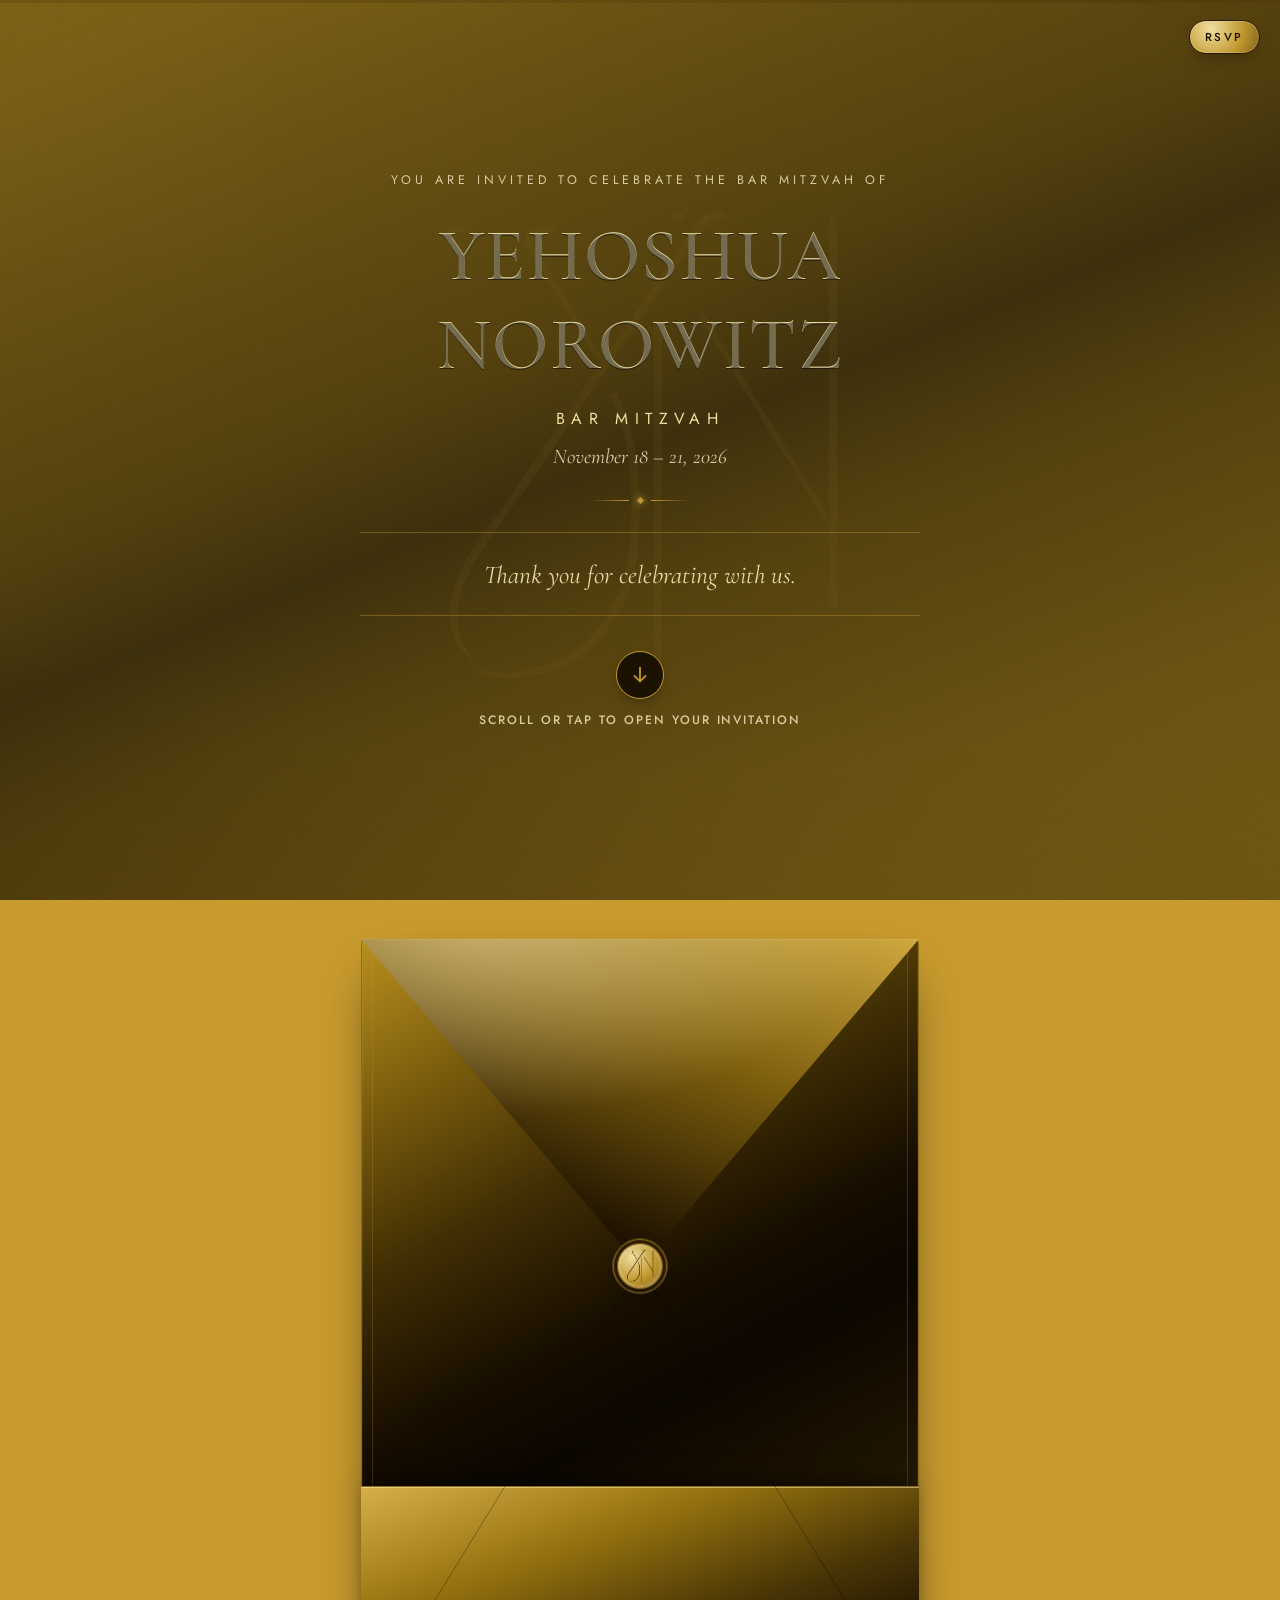
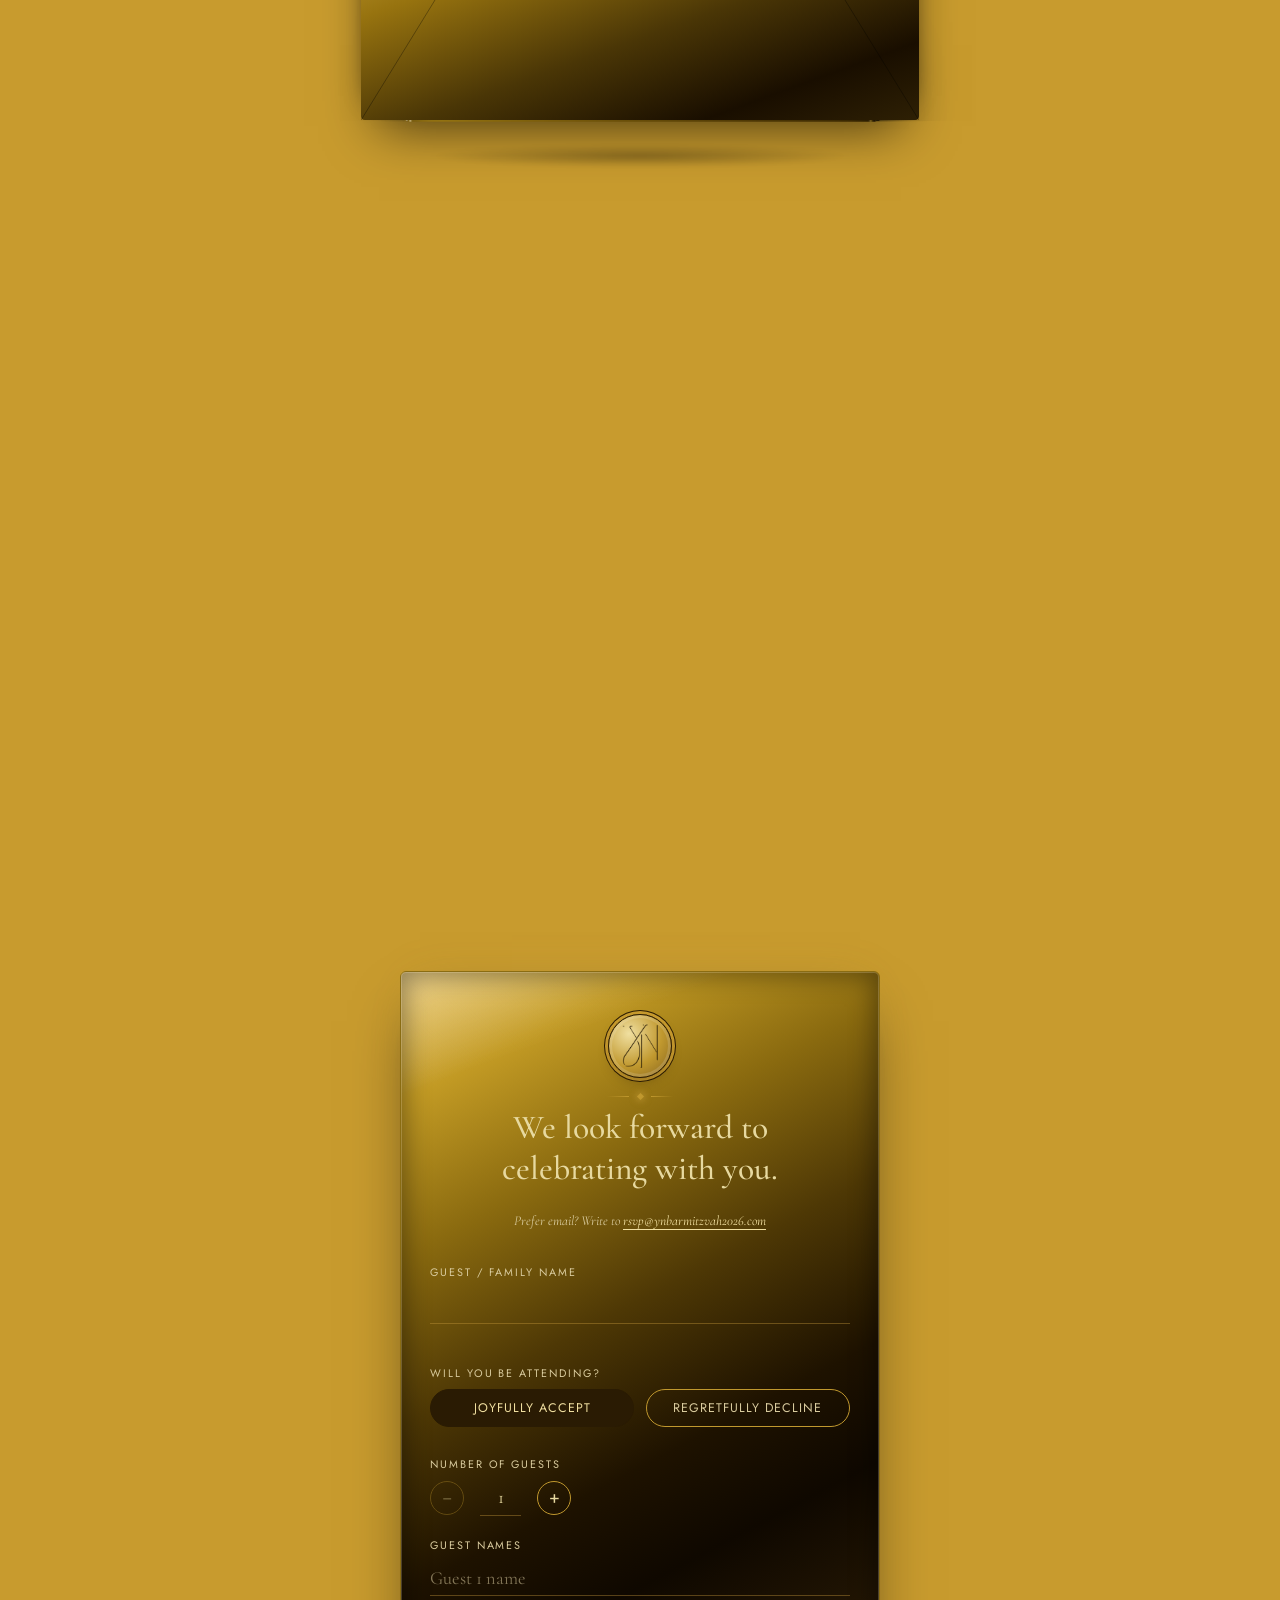
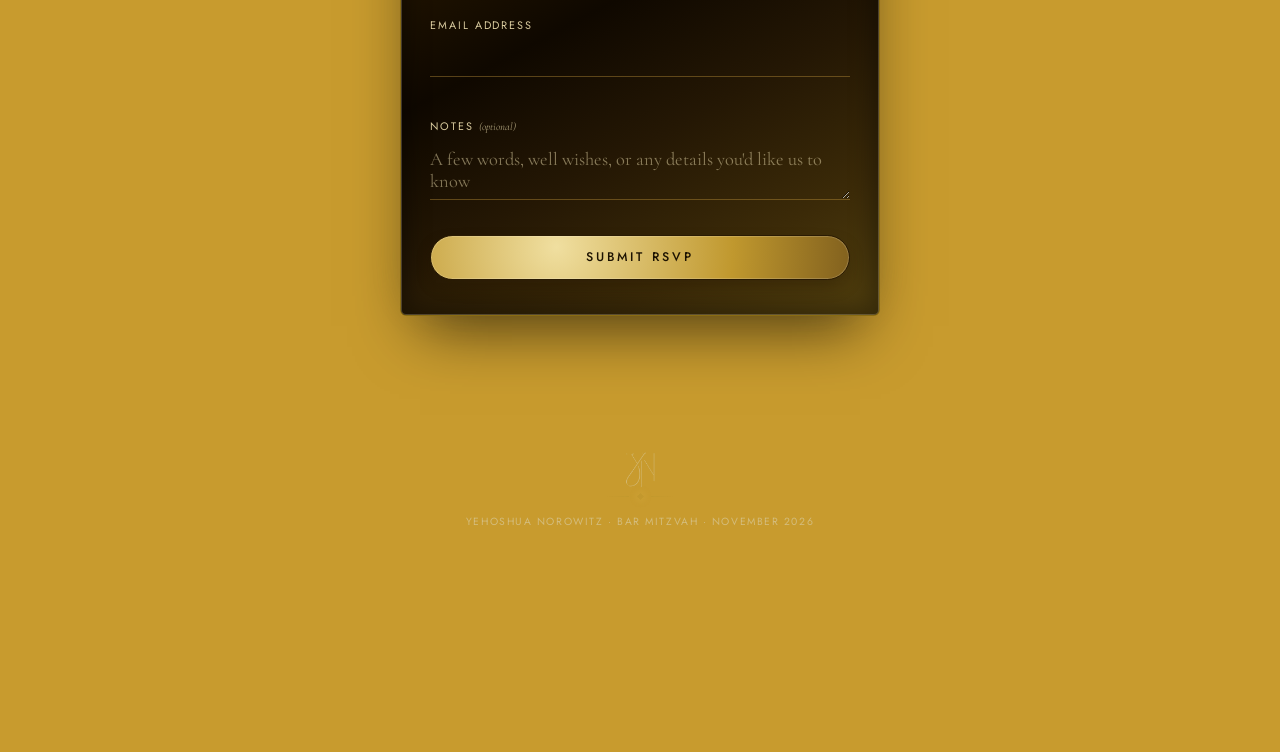
==== commit a4c2b753: "Six more polish items: share preview, theme-color, countdown past-state, gold scrollbar, footer mark" ====
--- a/index.html
+++ b/index.html
@@ -6,7 +6,28 @@
   <meta name="color-scheme" content="dark">
   <title>Yehoshua Norowitz &middot; Bar Mitzvah</title>
   <meta name="description" content="Join us to celebrate the Bar Mitzvah of Yehoshua Norowitz, November 2026.">
-  <meta name="theme-color" content="#0B0806">
+  <!-- was still the old near-black (#0B0806) from before the page turned
+       gold — this tints the phone browser's address bar / status area, so
+       on mobile the top edge of the page was a black strip above the gold.
+       Sampled from the page's own gradient at its top edge. -->
+  <meta name="theme-color" content="#6B5210">
+  <!-- Link-preview card for WhatsApp / Messenger / SMS / iMessage / Facebook /
+       X — the way this invitation actually spreads is a pasted link, and
+       without these it showed as a bare URL. og:image must be an ABSOLUTE
+       URL (relative paths are ignored by the scrapers). -->
+  <meta property="og:type" content="website">
+  <meta property="og:site_name" content="Yehoshua Norowitz &middot; Bar Mitzvah">
+  <meta property="og:title" content="You&rsquo;re invited &mdash; the Bar Mitzvah of Yehoshua Norowitz">
+  <meta property="og:description" content="November 18&ndash;21, 2026 &middot; Brooklyn, New York. Open your invitation and RSVP.">
+  <meta property="og:url" content="https://norowitzbarmitzvah.vercel.app/">
+  <meta property="og:image" content="https://norowitzbarmitzvah.vercel.app/assets/og-share.jpg">
+  <meta property="og:image:width" content="1200">
+  <meta property="og:image:height" content="630">
+  <meta property="og:image:alt" content="Gold invitation card: Yehoshua Norowitz, Bar Mitzvah, November 18 to 21, 2026, Brooklyn, New York">
+  <meta name="twitter:card" content="summary_large_image">
+  <meta name="twitter:title" content="You&rsquo;re invited &mdash; the Bar Mitzvah of Yehoshua Norowitz">
+  <meta name="twitter:description" content="November 18&ndash;21, 2026 &middot; Brooklyn, New York. Open your invitation and RSVP.">
+  <meta name="twitter:image" content="https://norowitzbarmitzvah.vercel.app/assets/og-share.jpg">
   <link rel="icon" type="image/svg+xml" href="favicon.svg">
   <link rel="apple-touch-icon" href="favicon.svg">
   <link rel="preconnect" href="https://fonts.googleapis.com">
@@ -44,6 +65,14 @@
         <div class="cd-unit"><span class="cd-num" id="cdMins">00</span><span class="cd-label">Minutes</span></div>
         <span class="cd-sep">&middot;</span>
         <div class="cd-unit"><span class="cd-num" id="cdSecs">00</span><span class="cd-label">Seconds</span></div>
+        <!-- Both live INSIDE .countdown (not as new siblings in .hero-inner)
+             on purpose: .hero-inner's staggered entrance is keyed on
+             nth-child, and a new sibling would shift the scroll cue's index
+             out from under its delay rule. The caption is empty (and so
+             display:none) until the weekday event has passed; the thanks
+             line only shows once both events are over. -->
+        <p class="cd-caption" id="cdCaption"></p>
+        <p class="cd-thanks" id="cdThanks">Thank you for celebrating with us.</p>
       </div>
       <button type="button" class="scroll-cue" id="scrollCueBtn" aria-label="Continue to the invitation">
         <span class="scroll-cue-icon">
@@ -276,7 +305,11 @@
   </div>
 </div>
 
-<footer>Yehoshua Norowitz &middot; Bar Mitzvah &middot; November 2026</footer>
+<footer>
+  <div class="footer-mark yn-mark" aria-hidden="true">YN</div>
+  <div class="flourish small" aria-hidden="true"><span class="fl-line l"></span><span class="fl-dot"></span><span class="fl-line r"></span></div>
+  <p>Yehoshua Norowitz &middot; Bar Mitzvah &middot; November 2026</p>
+</footer>
 
 <script src="js/config.js"></script>
 <script src="js/script.js"></script>
--- a/css/styles.css
+++ b/css/styles.css
@@ -90,6 +90,22 @@
 
 *{box-sizing:border-box;}
 html{ background:var(--ivory); }
+/* thin gold scrollbar instead of the OS-default light-grey one, which was
+   the one bright, un-themed thing left on an otherwise fully gold page.
+   The standard properties cover current Chrome/Edge/Firefox/Safari; the
+   ::-webkit-scrollbar block only applies where they're NOT supported
+   (older Safari) — in Chrome, having scrollbar-color set makes the
+   -webkit- pseudo-elements get ignored anyway, so the @supports split just
+   keeps that intent explicit instead of relying on that quirk. */
+@supports (scrollbar-color:auto){
+  html{ scrollbar-width:thin; scrollbar-color:var(--gold-deep) rgba(15,9,0,.55); }
+}
+@supports not (scrollbar-color:auto){
+  ::-webkit-scrollbar{ width:9px; height:9px; }
+  ::-webkit-scrollbar-track{ background:rgba(15,9,0,.55); }
+  ::-webkit-scrollbar-thumb{ background:var(--gold-deep); border-radius:6px; }
+  ::-webkit-scrollbar-thumb:hover{ background:var(--gold); }
+}
 body{
   margin:0;
   background:var(--ivory);
@@ -214,15 +230,23 @@
 .watermark.yn-mark::before{ width:clamp(9rem, 42vw, 26rem); }
 
 /* faint grain so the gold ground reads as a lit material, not a flat
-   fill — overlay (not screen, which only ever brightens) works both ways
-   against a midtone gold, giving the noise some actual texture instead of
-   just a uniform light dusting */
+   fill. Used to be mix-blend-mode:overlay (reacts to whatever brightness
+   sits underneath, richer texture) — but a full-viewport, always-on
+   blend-mode layer forces the browser to recompute that blend against
+   the backdrop on every frame the backdrop changes, and scrolling this
+   page changes what's under it CONSTANTLY (revealing new sections, every
+   scroll-linked animation running underneath). Switched to plain alpha
+   compositing (no blend mode) — a GPU handles "draw this texture over
+   whatever's there" essentially for free regardless of what's under it,
+   unlike a real blend which has to read and combine the actual backdrop
+   colour. Nudged opacity up slightly (.05->.065) since flat compositing
+   reads a touch less present than overlay did at the same value. */
 .grain{
   position:fixed; inset:0;
   z-index:0;
   pointer-events:none;
-  opacity:.05;
-  mix-blend-mode:overlay;
+  opacity:.065;
+  will-change:opacity;
   background-image:url('data:image/svg+xml;utf8,<svg xmlns="http://www.w3.org/2000/svg" width="180" height="180"><filter id="n"><feTurbulence type="fractalNoise" baseFrequency="0.85" numOctaves="2" stitchTiles="stitch"/></filter><rect width="180" height="180" filter="url(%23n)"/></svg>');
   background-size:180px 180px;
 }
@@ -239,9 +263,18 @@
   background:rgba(64,42,4,.22);
 }
 .progress-fill{
-  height:100%; width:0%;
+  /* full width, scaled down via transform rather than animated via
+     `width` — width is a layout-triggering property (forces a reflow on
+     every single update), while transform:scaleX() is a pure compositor
+     operation with no layout/paint cost at all. This updates on every
+     throttled scroll frame (see script.js), so the difference is exactly
+     the kind of thing "smooth scrolling" actually depends on. */
+  height:100%; width:100%;
+  transform-origin:left center;
+  transform:scaleX(0);
   background:linear-gradient(90deg, var(--gold-deep), var(--ink-dark));
-  transition:width .1s linear;
+  transition:transform .1s linear;
+  will-change:transform;
 }
 
 /* ---------- persistent rsvp pill ---------- */
@@ -268,6 +301,24 @@
   box-shadow:0 8px 18px -6px rgba(42,27,3,.55), inset 0 0 0 1px rgba(255,255,255,.16);
   transition:box-shadow .3s ease, transform .3s ease, filter .3s ease;
 }
+/* a soft ring that expands off the pill and fades, a few times right after
+   load, so the one persistent call-to-action isn't easy to miss. Built as
+   an expanding pseudo-element (transform + opacity only — compositor-cheap)
+   rather than animating box-shadow, which repaints every frame, and capped
+   at 3 plays instead of infinite: this project has already been through
+   several rounds of "laggy" caused by things that quietly kept animating
+   forever after anyone was looking at them. */
+.rsvp-pill::after{
+  content:''; position:absolute; inset:-1.5px;
+  border-radius:inherit; border:1.5px solid var(--gold-light);
+  opacity:0; pointer-events:none;
+  animation:pill-ping 1.8s ease-out 3s 3;
+}
+@keyframes pill-ping{
+  0%{ opacity:.85; transform:scale(1); }
+  100%{ opacity:0; transform:scale(1.3,1.65); }
+}
+@media (prefers-reduced-motion: reduce){ .rsvp-pill::after{ animation:none; } }
 .rsvp-pill:hover{ filter:brightness(1.1); box-shadow:0 10px 22px -10px var(--shadow), inset 0 0 0 1px rgba(255,255,255,.2); transform:translateY(-1px); }
 .rsvp-pill:active{ transform:translateY(0) scale(.96); }
 .rsvp-pill:focus-visible{ outline:2px solid var(--frame-gold); outline-offset:3px; }
@@ -449,6 +500,26 @@
   margin-top:.2rem;
 }
 .cd-sep{ color:var(--ink-soft); font-size:1.4rem; align-self:flex-start; margin-top:.3rem; }
+/* "Until Shabbos Kodesh" once the weekday event has passed — a full-width
+   row inside the same framed band, and :empty collapses it entirely the
+   rest of the time so the band's height doesn't change before then */
+.cd-caption{
+  flex:0 0 100%; text-align:center; margin:.55rem 0 0;
+  font-family:'Jost', sans-serif; font-size:.66rem;
+  letter-spacing:.2em; text-transform:uppercase; color:var(--ink-soft);
+}
+.cd-caption:empty{ display:none; }
+/* after BOTH events: the number chips, separators and caption give way to
+   a single line instead of a dead 00:00:00:00 */
+.cd-thanks{
+  display:none; flex:0 0 100%; text-align:center;
+  margin:0; padding-block:.5rem;
+  font-style:italic; font-size:clamp(1.25rem,4vw,1.6rem); color:var(--ink);
+}
+.countdown.is-past .cd-unit,
+.countdown.is-past .cd-sep,
+.countdown.is-past .cd-caption{ display:none; }
+.countdown.is-past .cd-thanks{ display:block; }
 
 /* a real <button> now, not just a decorative cue — reset the browser
    button chrome but keep every visual property it already had */
@@ -993,6 +1064,25 @@
 .invite-card.is-rising .card-art{
   animation:card-art-reveal .85s cubic-bezier(.22,.68,0,1.03) .85s both;
 }
+/* Same landmine, same fix, for .card-texture: it's also a direct child of
+   .invite-card, so it's ALSO subject to the generic ".is-rising > *" rule
+   below (rise-in, ending at opacity:1 with fill:both) unless something
+   more specific wins for it too — and unlike .card-peel/.card-zoom-cue
+   (which really do want to end at full opacity), .card-texture's whole
+   point is to stay faint. Missing this the first time round meant the
+   texture was rendering at opacity:1 (the *animation's* held value, not
+   the .13 written on the element itself — a filling animation overrides
+   the plain cascaded value regardless of what the element's own rule
+   says) instead of the intended faint watermark — the card face was
+   visibly washed out with full-strength static-like noise the entire
+   time until this was caught. */
+@keyframes card-texture-reveal{
+  from{ opacity:0; }
+  to{ opacity:.13; }
+}
+.invite-card.is-rising .card-texture{
+  animation:card-texture-reveal .7s cubic-bezier(.22,.68,0,1.03) .85s both;
+}
 
 /* tapping a card to bring it to the front gets a springy overshoot instead
    of the reveal's own eased glide — a quick "shuffled to the top of the
@@ -1388,15 +1478,34 @@
    .grain, clipped to the identical --deckle-clip silhouette as .card-art
    so it never spills past the artwork's own torn-edge shape. Sits above
    .card-art in paint order for free (a positioned element always paints
-   over a static sibling, no z-index needed) and participates in the
-   normal ".invite-card > *" fade-in like every other direct child. */
+   over a static sibling, no z-index needed). Its fade-in is a dedicated
+   override (see .invite-card.is-rising .card-texture / card-texture-reveal
+   below), NOT the generic ".invite-card.is-rising > *" rise-in every other
+   direct child uses — that one ends at opacity:1, which is right for
+   .card-peel/.card-zoom-cue but was silently overriding this element's own
+   opacity to full strength too (a filling animation beats a plain
+   cascaded value on the element itself, regardless of specificity).
+   No opacity set here at all now — the reveal keyframe is the only thing
+   that ever sets it, before AND after reveal (0 while hidden, matching
+   its siblings; .13 once revealed), so there's nothing left here to
+   conflict with it. */
 .card-texture{
   position:absolute; inset:0;
   clip-path:var(--deckle-clip);
   background-image:url('data:image/svg+xml;utf8,<svg xmlns="http://www.w3.org/2000/svg" width="180" height="180"><filter id="n"><feTurbulence type="fractalNoise" baseFrequency="0.9" numOctaves="2" stitchTiles="stitch"/></filter><rect width="180" height="180" filter="url(%23n)"/></svg>');
   background-size:150px 150px;
-  mix-blend-mode:overlay;
-  opacity:.1;
+  /* dropped mix-blend-mode:overlay for the same reason as .grain (see
+     there) — but MORE important here: unlike .grain (a static fixed
+     layer where only the scrolling backdrop changed), this element is a
+     child of .invite-card, which is under a permanently-running
+     `float` animation (5.5s infinite, never capped the way the shimmer/
+     sheen animations were) once the cards settle. A blend-mode layer
+     riding along on something that's continuously moving has to
+     recompute the blend every single frame of that motion, forever, not
+     just while scrolling — reported as lag specifically "sa may card
+     banda" (in the card area), which pointed straight at this. Plain
+     alpha compositing doesn't have that recomputation cost regardless of
+     how much the layer itself is moving. */
   pointer-events:none;
 }
 /* Progressive/"blur-up" load: the real artwork starts softly blurred and
@@ -1776,6 +1885,19 @@
   transition:opacity .6s ease .1s, transform .6s ease .1s;
 }
 .rsvp-confirm.shown{ opacity:1; transform:translateY(0); }
+/* Until it's actually shown, take this block OUT of the layout (not just
+   opacity:0). It used to sit invisibly in normal flow underneath the form
+   the whole time, so the RSVP card was always as tall as form + the entire
+   confirmation screen — once that grew (calendar/directions rows, edit
+   link) the card ended in a huge dead dark space below the Submit button.
+   visibility:hidden also stops keyboard Tab from landing on the invisible
+   Calendar/Directions/Edit links, which opacity:0 alone never did. On
+   .shown the position flips back to static in the same instant the fade
+   starts, so the existing opacity transition is unchanged. */
+.rsvp-confirm:not(.shown){
+  position:absolute; left:0; right:0;
+  visibility:hidden; pointer-events:none;
+}
 .confirm-check{ width:60px; height:60px; margin-bottom:.3rem; }
 .confirm-check svg{ width:100%; height:100%; overflow:visible; }
 .confirm-check circle{ stroke-dasharray:190; stroke-dashoffset:190; }
@@ -1819,6 +1941,14 @@
   font-family:'Jost', sans-serif; font-size:.65rem; letter-spacing:.15em;
   text-transform:uppercase; color:var(--ink-soft); opacity:.7;
 }
+footer p{ margin:0; }
+/* the real YN mark (same .yn-mark mask as the seal/monogram) over the
+   same line-diamond-line flourish used under the hero and RSVP badge —
+   so the page ends on the same motif it opened with instead of one bare
+   line of grey-ish text */
+.footer-mark{ width:30px; height:36px; margin:0 auto .3rem; }
+.footer-mark.yn-mark::before{ width:100%; }
+footer .flourish.small{ margin:.4rem auto .9rem; }
 
 @media (prefers-reduced-motion: reduce){
   *{ animation-duration:.01ms !important; animation-iteration-count:1 !important; transition-duration:.01ms !important; }
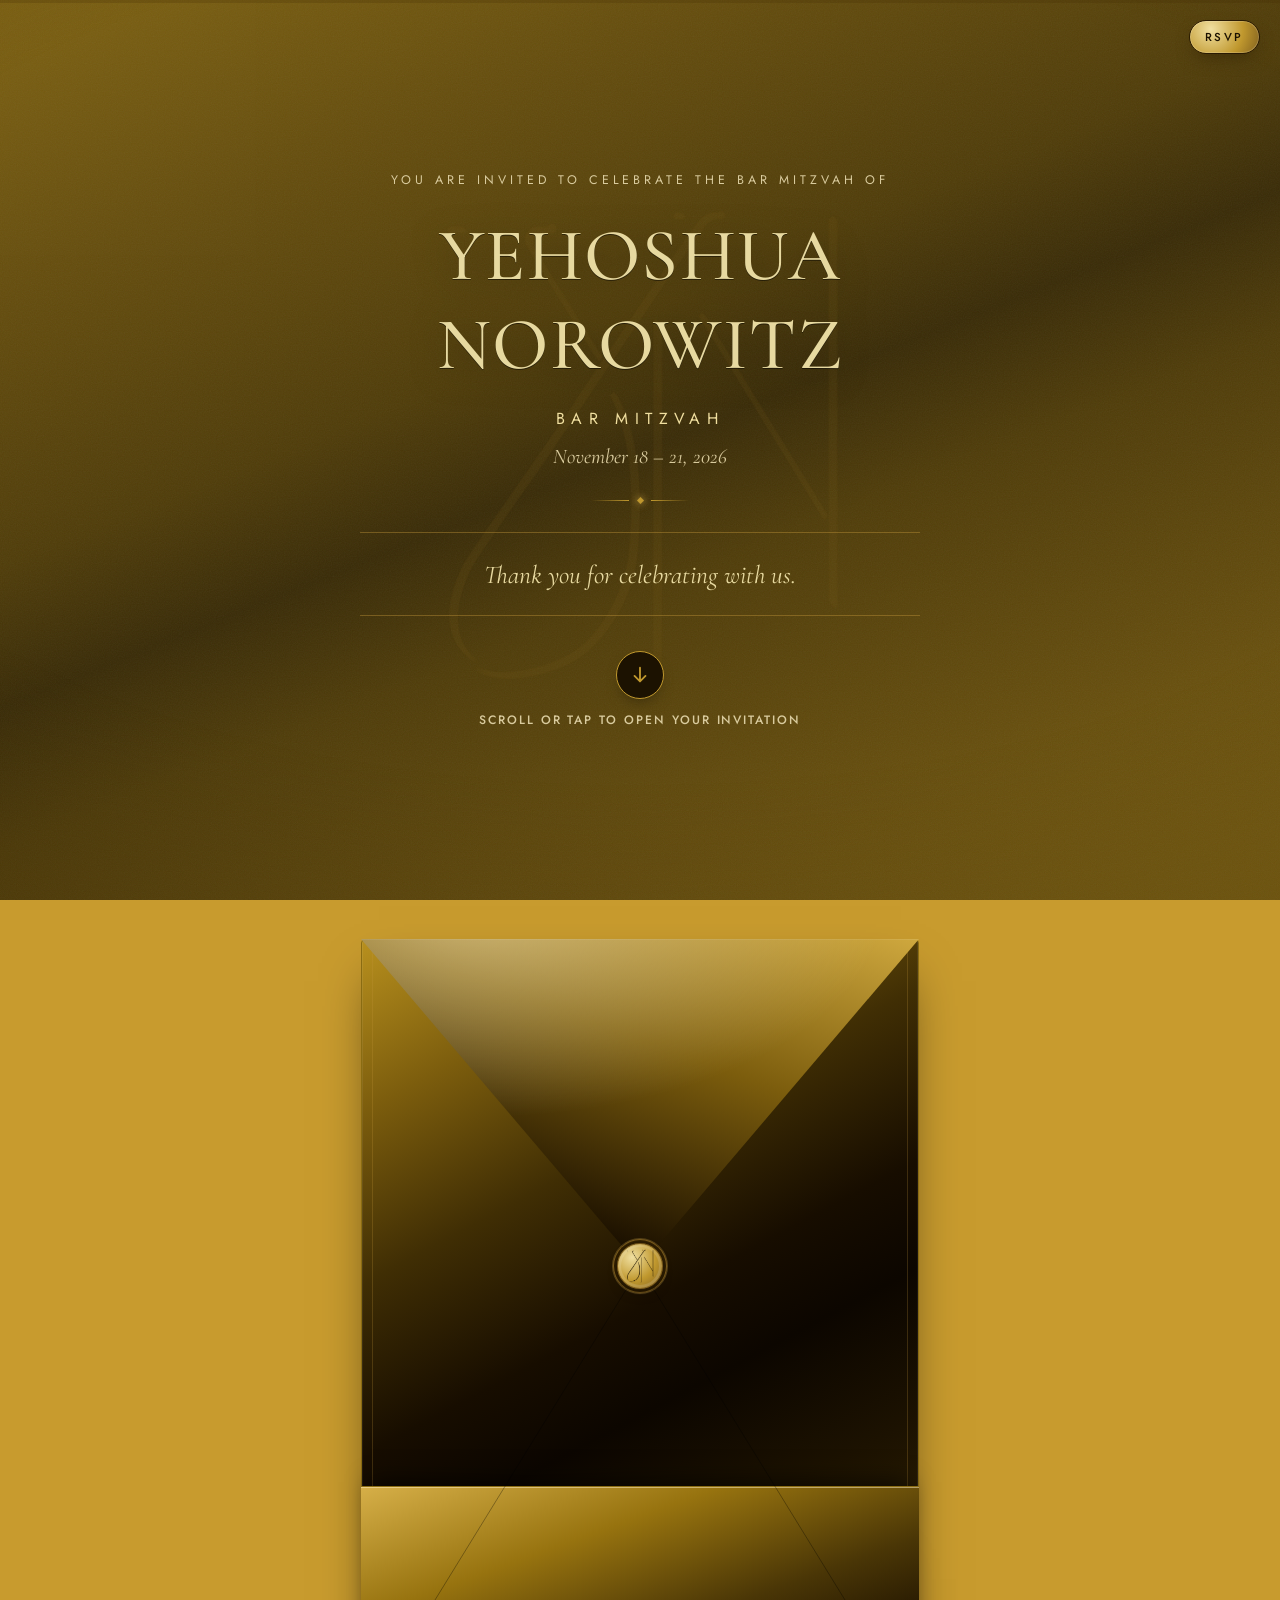
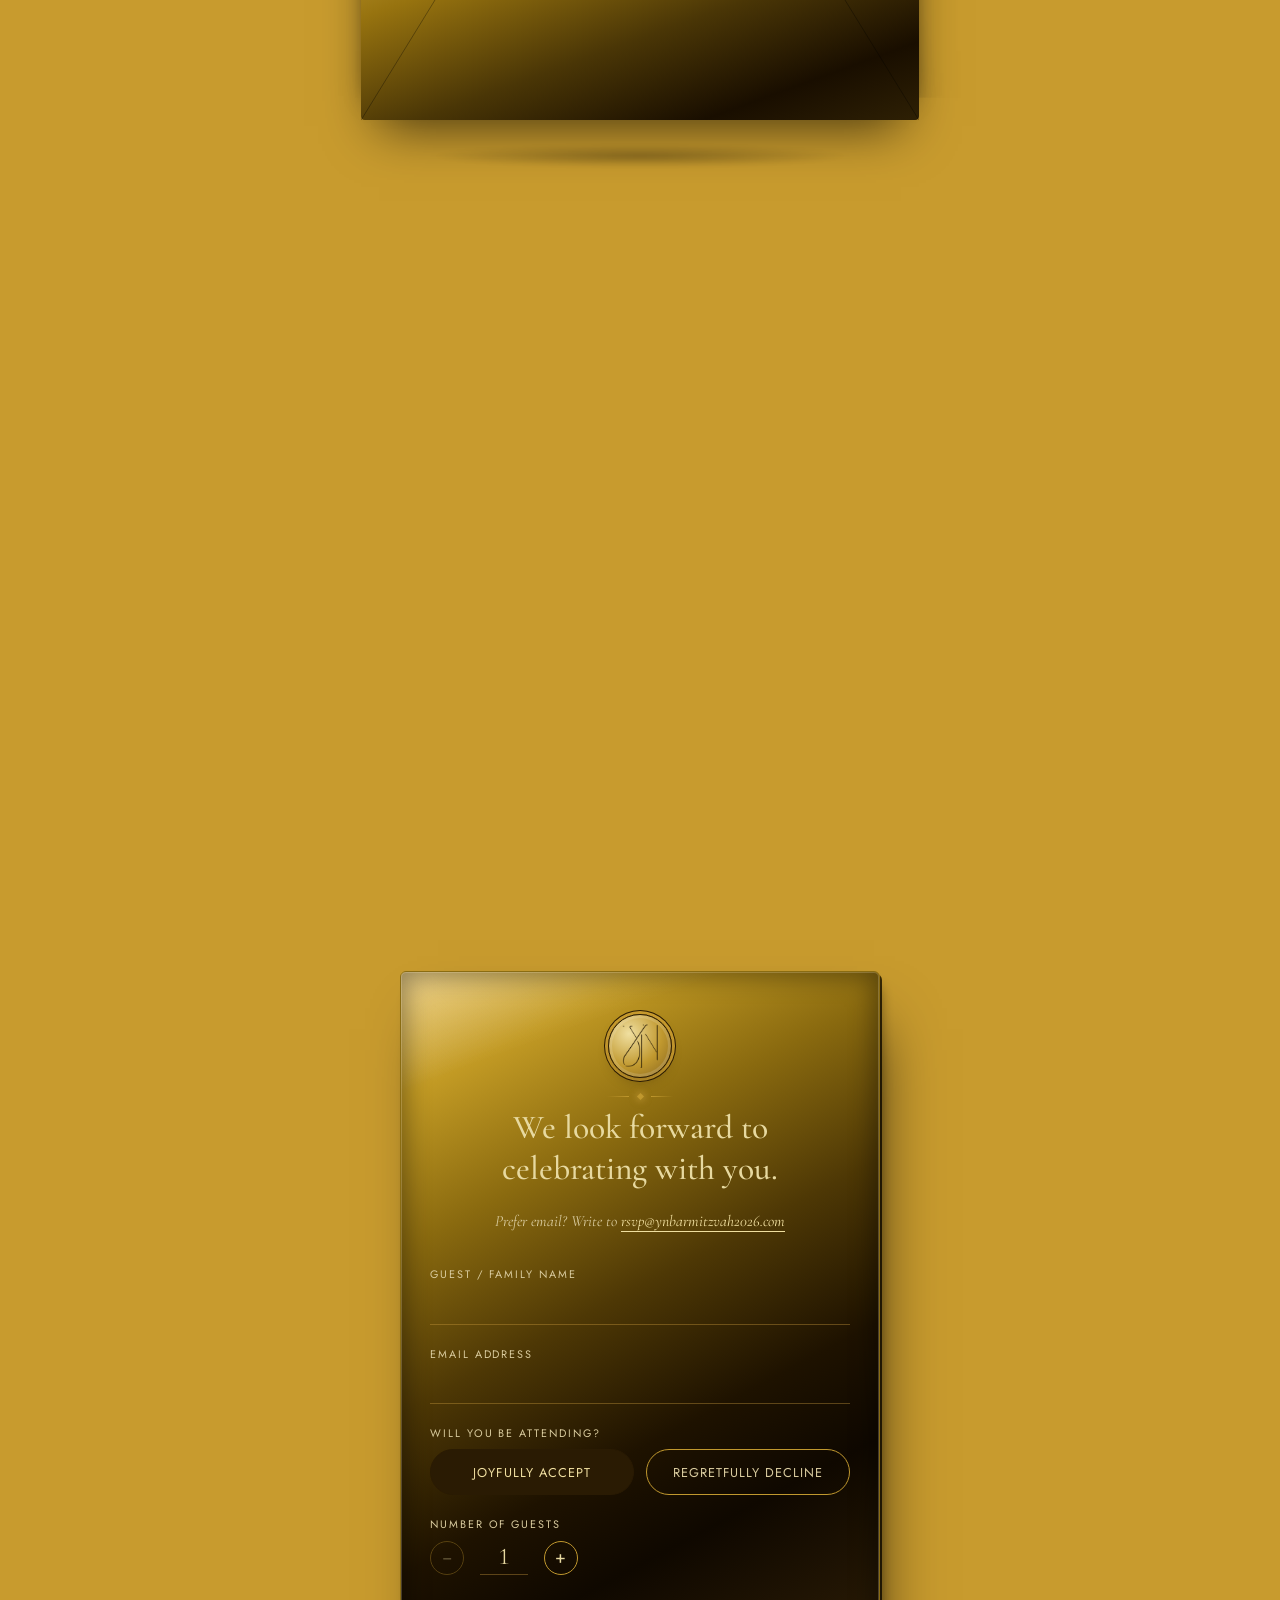
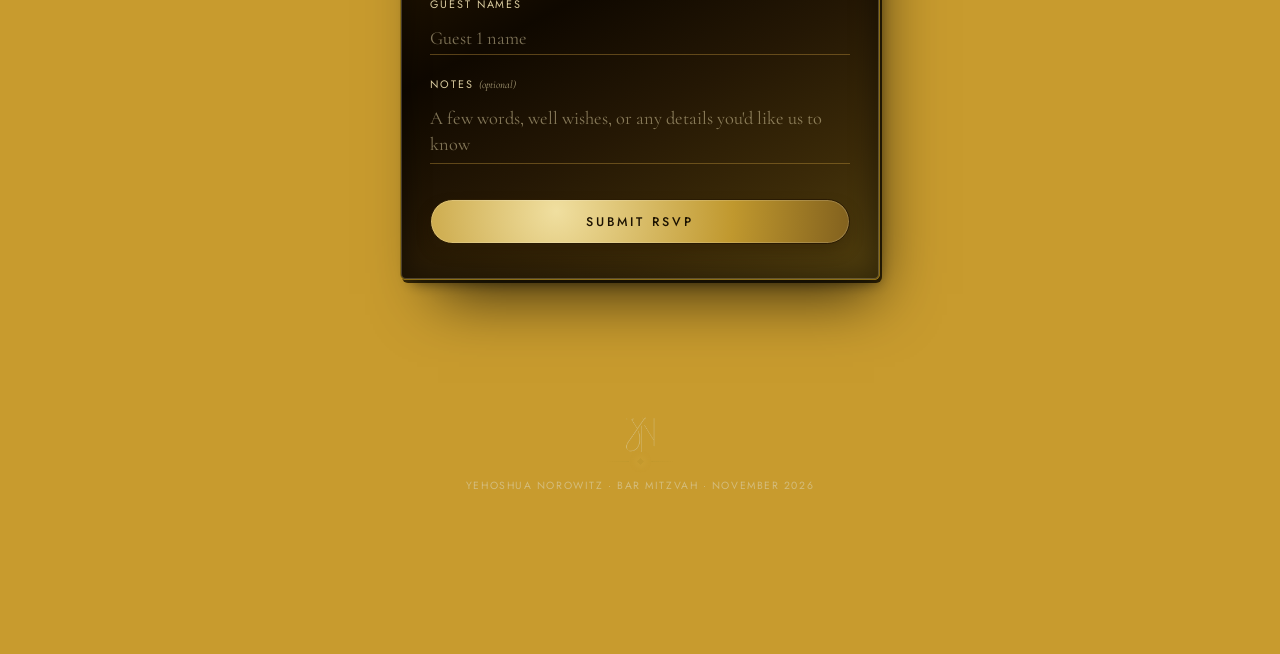
==== commit 32d2ff97: "Make the invitation cards real objects, and fix four real bugs found in a full-site polish pass Card" ====
--- a/index.html
+++ b/index.html
@@ -90,23 +90,46 @@
           <div class="env-shadow"></div>
           <div class="env-back"></div>
           <div class="cards-position" id="cardsPosition">
-            <!-- The real, client-approved artwork replaces the recreated text/
-                 frame/seal build below (per the original brief's "use the
-                 actual invitation artwork, don't recreate as website text").
-                 No card-frame-outer/inner or corner ornaments here anymore —
-                 the real design already prints its own gold double-line
-                 border right to the edge, so adding another frame around it
-                 would just double up. The alt text carries the full content
+            <!-- The real, client-approved artwork (per the original brief's
+                 "use the actual invitation artwork, don't recreate as
+                 website text"). No extra frame or corner ornaments: the
+                 real design already prints its own gold double-line border
+                 right to its edge. The alt text carries the full content
                  for screen readers, since none of it exists as real text
-                 in the DOM anymore. -->
+                 in the DOM.
+
+                 Each card is three layers, and the order matters (see
+                 "THE CARD AS A RIGID BODY" in css/styles.css):
+                   .invite-card  the transform host. Nothing visible of its
+                                 own — it only holds the card's position
+                                 and its attitude in space, so that every
+                                 part of the card moves as one object.
+                   .card-stock   the cut edge of the board, offset behind
+                                 the face so a sliver of real thickness
+                                 shows, and sliding round as the card tilts.
+                   .card-face    the printed face. Opaque, clips its own
+                                 contents, carries the cast shadow, and
+                                 holds the artwork, the paper grain and the
+                                 specular that follows the cursor.
+
+                 There is deliberately no ".invite-card > *{opacity:0}" rule
+                 behind this anymore. That rule, plus a matching filling
+                 rise-in, used to hide every direct child until reveal — and
+                 it silently overrode any child that wanted to settle at
+                 anything other than opacity:1, which is how the paper grain
+                 shipped at full strength and the zoom cue shipped stuck
+                 permanently visible. Each child owns its own opacity now. -->
             <div class="invite-card card-a" id="cardA" role="button" tabindex="0" aria-label="Shabbos and weekend celebration invitation — tap to view up close"
                  data-event-title="Bar Mitzvah of Yehoshua Norowitz — Shacharis &amp; Kiddush"
                  data-event-start="2026-11-21T08:30:00" data-event-end="2026-11-21T11:30:00"
                  data-address="Torah Vodaas, Main Building, 425 East 9th Street, Brooklyn, New York"
                  data-filename="norowitz-bar-mitzvah-shabbos-invitation.png">
-              <img class="card-art is-loading" src="assets/cards/shabbos-card.png" alt="With gratitude to Hashem, we are honoured to invite you to join us for the Bar Mitzvah of our dear son, Yehoshua Norowitz. Shabbos Kodesh, Parshas Vayeitzei, the 21st of November. Torah Vodaas, Main Building, 425 East 9th Street, Brooklyn, New York. Shacharis at 8:30 AM, Kiddush following davening. Akiva &amp; Tamar Norowitz.">
-              <span class="card-texture" aria-hidden="true"></span>
-              <span class="card-peel" aria-hidden="true"></span>
+              <span class="card-stock" aria-hidden="true"></span>
+              <span class="card-face">
+                <img class="card-art is-loading" src="assets/cards/shabbos-card.png" alt="With gratitude to Hashem, we are honoured to invite you to join us for the Bar Mitzvah of our dear son, Yehoshua Norowitz. Shabbos Kodesh, Parshas Vayeitzei, the 21st of November. Torah Vodaas, Main Building, 425 East 9th Street, Brooklyn, New York. Shacharis at 8:30 AM, Kiddush following davening. Akiva &amp; Tamar Norowitz.">
+                <span class="card-texture" aria-hidden="true"></span>
+                <span class="card-sheen" aria-hidden="true"></span>
+              </span>
               <span class="card-zoom-cue" aria-hidden="true"><svg viewBox="0 0 24 24" fill="none" stroke="currentColor" stroke-width="2" stroke-linecap="round"><circle cx="11" cy="11" r="7"/><path d="M21 21l-4.3-4.3"/><path d="M11 8v6M8 11h6"/></svg></span>
             </div>
             <div class="invite-card card-b" id="cardB" role="button" tabindex="0" aria-label="Weekday celebration invitation — tap to view up close"
@@ -114,9 +137,12 @@
                  data-event-start="2026-11-18T19:00:00" data-event-end="2026-11-18T21:00:00"
                  data-address="Chaim Berlin Elementary School, 1310 Avenue J, Brooklyn, New York"
                  data-filename="norowitz-bar-mitzvah-weekday-invitation.png">
-              <img class="card-art is-loading" src="assets/cards/weekday-card.png" alt="With so much love and pride, we invite you to join us in celebrating our dear son, Yehoshua Norowitz, on the occasion of his Bar Mitzvah. Wednesday, November 18, 2026, 7:00 PM. Chaim Berlin Elementary School, 1310 Avenue J, Brooklyn, New York. Akiva &amp; Tamar Norowitz. To RSVP, email rsvp@ynbarmitzvah2026.com.">
-              <span class="card-texture" aria-hidden="true"></span>
-              <span class="card-peel" aria-hidden="true"></span>
+              <span class="card-stock" aria-hidden="true"></span>
+              <span class="card-face">
+                <img class="card-art is-loading" src="assets/cards/weekday-card.png" alt="With so much love and pride, we invite you to join us in celebrating our dear son, Yehoshua Norowitz, on the occasion of his Bar Mitzvah. Wednesday, November 18, 2026, 7:00 PM. Chaim Berlin Elementary School, 1310 Avenue J, Brooklyn, New York. Akiva &amp; Tamar Norowitz. To RSVP, email rsvp@ynbarmitzvah2026.com.">
+                <span class="card-texture" aria-hidden="true"></span>
+                <span class="card-sheen" aria-hidden="true"></span>
+              </span>
               <span class="card-zoom-cue" aria-hidden="true"><svg viewBox="0 0 24 24" fill="none" stroke="currentColor" stroke-width="2" stroke-linecap="round"><circle cx="11" cy="11" r="7"/><path d="M21 21l-4.3-4.3"/><path d="M11 8v6M8 11h6"/></svg></span>
             </div>
             <!-- App-onboarding-style coach mark: a speech-bubble callout with
@@ -175,7 +201,20 @@
           <span class="field-msg" id="famMsg" aria-live="polite"></span>
         </div>
 
+        <!-- Email sits OUTSIDE .conditional-fields on purpose. It used to live
+             inside it, alongside the guest count and names, and that whole
+             block collapses when a guest chooses "Regretfully Decline" — but
+             email is required for every RSVP (the client's request), so a
+             declining guest hit a validation error on a field they could no
+             longer see, and the form simply refused to send. Declines are
+             RSVPs too. -->
         <div class="field" style="--d:1">
+          <label for="email">Email Address</label>
+          <input id="email" name="email" type="email" required autocomplete="email">
+          <span class="field-msg" id="emailMsg" aria-live="polite"></span>
+        </div>
+
+        <div class="field" style="--d:2">
           <label>Will you be attending?</label>
           <div class="attend-toggle">
             <input type="radio" name="attending" id="attendYes" value="yes" checked>
@@ -187,7 +226,7 @@
 
         <div class="conditional-fields" id="conditionalFields">
           <div class="fields-inner">
-            <div class="field" style="--d:2">
+            <div class="field" style="--d:3">
               <label for="count">Number of Guests</label>
               <div class="stepper">
                 <button type="button" class="stepper-btn" id="countMinus" aria-label="Decrease guest count">&minus;</button>
@@ -195,14 +234,9 @@
                 <button type="button" class="stepper-btn" id="countPlus" aria-label="Increase guest count">+</button>
               </div>
             </div>
-            <div class="field" style="--d:3">
+            <div class="field" style="--d:4">
               <label>Guest Names</label>
               <div class="guest-names" id="guestNames"></div>
-            </div>
-            <div class="field" style="--d:4">
-              <label for="email">Email Address</label>
-              <input id="email" name="email" type="email" required autocomplete="email">
-              <span class="field-msg" id="emailMsg" aria-live="polite"></span>
             </div>
           </div>
         </div>
@@ -223,9 +257,14 @@
             <path d="M18 31l8 8 16-18" stroke="#F0DFA0" stroke-width="2.5" stroke-linecap="round" stroke-linejoin="round"/>
           </svg>
         </div>
-        <div class="rsvp-monogram yn-mark">YN</div>
-        <p class="confirm-title">Thank you.</p>
-        <p class="sub">We look forward to celebrating together.</p>
+        <!-- A second .rsvp-monogram used to sit here, directly under the
+             checkmark — with the one already heading the card that made three
+             round emblems stacked in a column. The card's own monogram stays;
+             this one is gone. The title/sub copy is personalised from the
+             submitted answers in js/script.js (a guest who declines should not
+             be told "we look forward to celebrating together"). -->
+        <p class="confirm-title" id="confirmTitle">Thank you.</p>
+        <p class="sub" id="confirmSub">We look forward to celebrating together.</p>
 
         <!-- Both real events, not just whichever card a guest happened to
              zoom into earlier — a guest may be RSVPing for either or both,
@@ -277,31 +316,42 @@
   <button class="card-zoom-close" id="cardZoomClose" type="button" aria-label="Close">
     <svg viewBox="0 0 24 24" fill="none" stroke="currentColor" stroke-width="2" stroke-linecap="round"><path d="M6 6l12 12M18 6L6 18"/></svg>
   </button>
-  <button class="card-zoom-nav prev" id="cardZoomPrev" type="button" aria-label="Previous invitation">
-    <svg viewBox="0 0 24 24" fill="none" stroke="currentColor" stroke-width="2" stroke-linecap="round" stroke-linejoin="round"><path d="M15 5l-7 7 7 7"/></svg>
-  </button>
-  <button class="card-zoom-nav next" id="cardZoomNext" type="button" aria-label="Next invitation">
-    <svg viewBox="0 0 24 24" fill="none" stroke="currentColor" stroke-width="2" stroke-linecap="round" stroke-linejoin="round"><path d="M9 5l7 7-7 7"/></svg>
-  </button>
   <img class="card-zoom-img" id="cardZoomImg" src="" alt="">
   <div class="card-zoom-vignette" aria-hidden="true"></div>
-  <div class="card-zoom-dots" id="cardZoomDots" role="tablist" aria-label="Choose invitation">
-    <button class="zoom-dot" data-card="a" role="tab" aria-label="Invitation 1 of 2"></button>
-    <button class="zoom-dot" data-card="b" role="tab" aria-label="Invitation 2 of 2"></button>
-  </div>
-  <div class="card-zoom-actions" id="cardZoomActions">
-    <a class="card-action-btn" id="zoomCalendarLink" target="_blank" rel="noopener">
-      <svg viewBox="0 0 24 24" fill="none" stroke="currentColor" stroke-width="1.7" stroke-linecap="round" stroke-linejoin="round"><rect x="3" y="5" width="18" height="16" rx="2"/><path d="M8 3v4M16 3v4M3 10h18"/></svg>
-      Add to Calendar
-    </a>
-    <a class="card-action-btn" id="zoomDirectionsLink" target="_blank" rel="noopener">
-      <svg viewBox="0 0 24 24" fill="none" stroke="currentColor" stroke-width="1.7" stroke-linecap="round" stroke-linejoin="round"><path d="M12 21s7-7.4 7-12a7 7 0 1 0-14 0c0 4.6 7 12 7 12z"/><circle cx="12" cy="9" r="2.4"/></svg>
-      Get Directions
-    </a>
-    <a class="card-action-btn" id="zoomSaveLink" download>
-      <svg viewBox="0 0 24 24" fill="none" stroke="currentColor" stroke-width="1.7" stroke-linecap="round" stroke-linejoin="round"><path d="M12 4v11M7 11l5 5 5-5"/><path d="M5 19h14"/></svg>
-      Save Image
-    </a>
+  <!-- One footer in normal flow, instead of three separately absolute-
+       positioned pieces with hand-tuned bottom offsets. Those offsets were
+       what let the page dots land on top of the action buttons on a phone
+       (the buttons wrap to two rows there, the dots didn't know) and let
+       both sit over the invitation itself on desktop. The overlay's own
+       bottom padding now reserves this footer's height, so the artwork is
+       never underneath any of it. -->
+  <div class="card-zoom-footer">
+    <div class="card-zoom-pager">
+      <button class="card-zoom-nav prev" id="cardZoomPrev" type="button" aria-label="Previous invitation">
+        <svg viewBox="0 0 24 24" fill="none" stroke="currentColor" stroke-width="2" stroke-linecap="round" stroke-linejoin="round"><path d="M15 5l-7 7 7 7"/></svg>
+      </button>
+      <div class="card-zoom-dots" id="cardZoomDots" role="tablist" aria-label="Choose invitation">
+        <button class="zoom-dot" data-card="a" role="tab" aria-label="Invitation 1 of 2"></button>
+        <button class="zoom-dot" data-card="b" role="tab" aria-label="Invitation 2 of 2"></button>
+      </div>
+      <button class="card-zoom-nav next" id="cardZoomNext" type="button" aria-label="Next invitation">
+        <svg viewBox="0 0 24 24" fill="none" stroke="currentColor" stroke-width="2" stroke-linecap="round" stroke-linejoin="round"><path d="M9 5l7 7-7 7"/></svg>
+      </button>
+    </div>
+    <div class="card-zoom-actions" id="cardZoomActions">
+      <a class="card-action-btn" id="zoomCalendarLink" target="_blank" rel="noopener" aria-label="Add to calendar">
+        <svg viewBox="0 0 24 24" fill="none" stroke="currentColor" stroke-width="1.7" stroke-linecap="round" stroke-linejoin="round"><rect x="3" y="5" width="18" height="16" rx="2"/><path d="M8 3v4M16 3v4M3 10h18"/></svg>
+        <span><span class="lbl-extra">Add to </span>Calendar</span>
+      </a>
+      <a class="card-action-btn" id="zoomDirectionsLink" target="_blank" rel="noopener" aria-label="Get directions">
+        <svg viewBox="0 0 24 24" fill="none" stroke="currentColor" stroke-width="1.7" stroke-linecap="round" stroke-linejoin="round"><path d="M12 21s7-7.4 7-12a7 7 0 1 0-14 0c0 4.6 7 12 7 12z"/><circle cx="12" cy="9" r="2.4"/></svg>
+        <span><span class="lbl-extra">Get </span>Directions</span>
+      </a>
+      <a class="card-action-btn" id="zoomSaveLink" download aria-label="Save image">
+        <svg viewBox="0 0 24 24" fill="none" stroke="currentColor" stroke-width="1.7" stroke-linecap="round" stroke-linejoin="round"><path d="M12 4v11M7 11l5 5 5-5"/><path d="M5 19h14"/></svg>
+        <span>Save<span class="lbl-extra"> Image</span></span>
+      </a>
+    </div>
   </div>
 </div>
 
--- a/css/styles.css
+++ b/css/styles.css
@@ -72,20 +72,12 @@
      term and never got near 460 to begin with), only wide/tall viewports
      get to actually use the room they have. */
   --env-w: clamp(260px, min(86vw, 62svh), 680px);
-  /* the real card artwork's torn/deckle edge shape — shared between
-     .card-art (clips the actual image) and .card-texture (a paper-fiber
-     overlay that has to match the same silhouette exactly, or the
-     texture would spill past the artwork's own notched border) */
-  --deckle-clip: polygon(
-    0% 1.2%, 3% 0%, 9% 1%, 15% .2%, 22% 1.1%, 29% 0%, 37% .8%, 44% 0%,
-    52% 1%, 60% .1%, 68% 1.2%, 76% 0%, 84% .9%, 92% 0%, 100% 1%,
-    100% 2%, 99.1% 8%, 100% 15%, 99.2% 23%, 100% 31%, 99.3% 40%, 100% 49%,
-    99.1% 58%, 100% 67%, 99.4% 76%, 100% 85%, 99.2% 93%, 100% 98.8%,
-    99% 100%, 92% 99.1%, 85% 100%, 77% 99.2%, 69% 100%, 61% 99%, 53% 100%,
-    45% 99.2%, 37% 100%, 29% 99.1%, 21% 100%, 13% 99.3%, 5% 100%, 0% 98.9%,
-    .9% 92%, 0% 84%, .8% 76%, 0% 68%, .7% 60%, 0% 52%, .9% 44%, 0% 36%,
-    .8% 28%, 0% 20%, .9% 12%, 0% 6%
-  );
+  /* --deckle-clip lived here: a 52-point torn-paper polygon that clipped
+     .card-art and .card-texture. At the sizes these cards actually render
+     at, ~1%-deep notches did not read as a deckle edge — they read as
+     aliasing along the card border, which undercut the very thing the
+     cards are meant to look like. The card's edge is a clean cut now; the
+     thickness cue moved to .card-stock instead. */
 }
 
 *{box-sizing:border-box;}
@@ -194,6 +186,32 @@
 ::selection{background:var(--gold-light); color:var(--paper);}
 
 a, button{font-family:inherit;}
+/* Mobile browsers flash a translucent blue/grey rectangle over anything
+   tapped — including over the invitation cards themselves, the one place
+   on the page that most needs to feel like a physical object. Every
+   interactive element here already has its own designed pressed state
+   (the cards squeeze via --press, buttons darken/scale), so the default
+   flash only ever doubled up on top of those. */
+a, button, label, [role="button"], input, textarea{ -webkit-tap-highlight-color:transparent; }
+
+/* Browser autofill. Chrome paints an autofilled input with its own pale
+   blue background and near-black text, both !important in its internal
+   stylesheet — on this dark card that reads as a broken white slab with
+   the guest's name barely visible in it, and name + email are exactly the
+   two fields most guests will autofill. background-color can't be
+   overridden directly, so the transition trick parks it: the change to
+   the autofill colour is given a transition so long it never visibly
+   happens. -webkit-text-fill-color then puts the text back in the card's
+   own champagne ink. */
+/* (.field-qualified so it outranks .field input's own transition further
+   down, and re-lists background-size so the focus line still animates) */
+.field input:-webkit-autofill,
+.field input:-webkit-autofill:hover,
+.field input:-webkit-autofill:focus{
+  -webkit-text-fill-color:var(--ink);
+  caret-color:var(--ink);
+  transition:background-color 600000s 0s, color 600000s 0s, background-size .35s cubic-bezier(.4,0,.2,1);
+}
 
 /* ---------- watermark ---------- */
 .watermark{
@@ -366,12 +384,20 @@
   font-size:clamp(2.6rem, 8vw, 4.6rem);
   letter-spacing:.02em;
   text-transform:uppercase;
-  /* back to a dark drop shadow — the page got dark enough that the text
-     itself flipped back to light champagne (see below), so what sells
-     depth now is the same shadow-under-a-raised-shape logic as printed
-     foil lettering normally uses, not the light emboss a dark-on-light
-     scheme needed */
-  text-shadow:0 1px 0 rgba(0,0,0,.5);
+  /* The depth shadow is a filter, NOT text-shadow. This rule used to be
+     text-shadow:0 1px 0 rgba(0,0,0,.5) — but the shimmer below paints the
+     letters with background-clip:text and a TRANSPARENT text fill, and a
+     text-shadow is drawn as part of the text layer, i.e. on top of that
+     clipped background rather than beneath it. With the fill transparent,
+     nothing hides the shadow inside the glyph, so every letter got a
+     50%-black copy of itself laid over it: the guest's name — the most
+     important line on the page — has been rendering as a flat grey-olive
+     instead of champagne gold, with only a 1px bright sliver along the
+     top of each stroke. drop-shadow() works on the finished, composited
+     letters, so it lands behind them where a shadow belongs. The second,
+     softer layer lifts the name off the foil the way pressed lettering
+     sits above the stock. */
+  filter:drop-shadow(0 1px 0 rgba(0,0,0,.5)) drop-shadow(0 6px 18px rgba(0,0,0,.28));
 }
 .hero h1{
   /* a slow band of brighter light drifting across the name — the same
@@ -850,9 +876,9 @@
 .envelope.is-open .wax-seal{ animation:seal-crack .4s ease-out; }
 
 /* ---------- the two invitation cards ---------- */
-/* both cards share this box's geometry (inset:0 each), each then applies
-   its own offset/rotation transform on top so they fan out like two
-   physical cards pulled from the same envelope */
+/* Both cards live inside this one shared box (inset:0 each) and then move
+   themselves with their own transform. See .invite-card below for how
+   that transform is composed. */
 .cards-position{
   position:absolute;
   left:50%; bottom:5%;
@@ -875,230 +901,441 @@
      the settled cards' drop shadows from being sliced off, and the whole
      clip is dropped once both cards are out — before .cards-hint, which
      lives below this box and would otherwise be clipped away entirely. */
-  clip-path:inset(-200% -200% -5% -200%);
+  /* The bottom edge used to sit at -5%, which lands within a pixel or two
+     of the envelope's own bottom lip. That was invisible while every card
+     child was opacity:0 (all that could show was the card's dark
+     background). Now that the tucked card is genuinely opaque, the same
+     couple of pixels showed as a bright gold hairline running the full
+     width of a supposedly sealed envelope. -2% keeps it clear of the lip
+     and still leaves room for a settled card's shadow in the couple of
+     seconds before the clip is dropped entirely. */
+  clip-path:inset(-200% -200% -2% -200%);
   transition:clip-path 0s linear 5s;
 }
 .envelope.is-open .cards-position{
   clip-path:inset(-200%);
-  animation:float 5.5s ease-in-out 5.4s infinite;
+  /* This float used to be `infinite`. Two things were wrong with that.
+     Physically: objects lying on a surface do not bob forever — a pair of
+     cards that never stops drifting reads as a floating hologram, which
+     is a large part of why this area never quite landed as "a real card".
+     Technically: an animation that never ends keeps the whole card
+     subtree permanently composited and permanently redrawn, and this is
+     the exact region the client reported lag in. Three passes is a
+     settle: the cards drift as they come to rest and then genuinely stop.
+     The keyframes start and end on the element's own resting transform,
+     so nothing jumps when the animation lets go. */
+  animation:float 6s ease-in-out 5.4s 3;
 }
 @keyframes float{
-  0%,100%{ transform:translateX(-50%) translateY(0) rotate(.35deg); }
-  50%{ transform:translateX(-50%) translateY(-10px) rotate(-.35deg); }
-}
-/* grounds the pair once the envelope shell has dissolved */
+  0%,100%{ transform:translateX(-50%) translateY(0) rotate(.3deg); }
+  50%{ transform:translateX(-50%) translateY(-9px) rotate(-.3deg); }
+}
+/* A dark pool of shade behind the pair. The single biggest reason these
+   cards read as pictures rather than objects was that they are gold on a
+   gold page — card and backdrop share a value range, so there is no
+   figure/ground separation and nothing looks like it occupies space in
+   front of anything else. Real photographed print always sits on a
+   surface darker and less saturated than the piece itself. This is that
+   surface: a soft, wide, static radial painted UNDER both cards
+   (z-index:0, below the ground shadow at 1 and the cards at 2/3) and
+   faded in once the envelope shell has dissolved. */
+.cards-position::before{
+  content:'';
+  position:absolute;
+  top:-95%; bottom:-46%;
+  /* Capped against the viewport, and centred rather than inset. An
+     absolutely-positioned box that reaches past the page's own width adds
+     real horizontal scroll overflow — clip-path clips painting, not
+     layout — and on a phone that makes the browser zoom the entire page
+     out to fit it (measured: innerHeight went 844 -> 1265, every card and
+     every line of type on the page shrank by a third). The usual fix,
+     overflow-x on body, is off the table here: see the note on body,
+     where any overflow on body/html breaks the position:sticky that pins
+     this whole stage on iOS. So the element caps its own width instead.
+     96vw rather than 100vw because vw includes the classic scrollbar. */
+  left:50%;
+  width:min(270%, 96vw);
+  transform:translateX(-50%);
+  z-index:0;
+  /* The ellipse radii have to be exactly 50%/50% so the gradient reaches
+     full transparency precisely at this element's own edge. Anything
+     larger (the first attempt used 72%/64%) leaves real alpha still on
+     the table where the box stops, and the pool draws a visible hard
+     rectangle across the page — the extent is controlled by the inset
+     above instead, which is what the box edge should be doing anyway. */
+  background:radial-gradient(ellipse 50% 50% at 50% 50%,
+    rgba(3,2,0,.94) 0%,
+    rgba(3,2,0,.76) 36%,
+    rgba(3,2,0,.36) 62%,
+    rgba(3,2,0,0) 100%);
+  opacity:0;
+  transition:opacity 1s ease 5.1s;
+  pointer-events:none;
+}
+.envelope.is-open .cards-position::before{ opacity:1; }
+/* the pair's contact shadow on that surface — tighter and darker than it
+   was, because a wide pale smudge reads as glow and a narrow dark one
+   reads as weight */
 .cards-position::after{
   content:'';
-  position:absolute; left:50%; bottom:-8%;
-  width:78%; height:18px;
+  position:absolute; left:50%; bottom:-6%;
+  width:68%; height:14px;
   transform:translateX(-50%);
-  background:radial-gradient(ellipse at center, var(--shadow) 0%, transparent 72%);
-  filter:blur(6px);
+  background:radial-gradient(ellipse at center,
+    rgba(0,0,0,.78) 0%, rgba(0,0,0,.36) 44%, rgba(0,0,0,0) 74%);
+  filter:blur(7px);
   opacity:0;
   transition:opacity .8s ease 5.1s;
   z-index:1;
   pointer-events:none;
 }
 .envelope.is-open .cards-position::after{
-  opacity:.6;
-  /* tracks the float keyframes' own 5.5s/50% timing exactly: the shadow
-     shrinks and lightens right as the cards lift, and settles back as
-     they sink — the contact-shadow behaviour of an object actually
-     leaving and returning to a surface, not just a static blob underneath */
-  animation:shadow-pulse 5.5s ease-in-out 5.4s infinite;
+  opacity:.8;
+  /* tracks the float keyframes' own 6s/50% timing and iteration count
+     exactly: the shadow shrinks and lightens right as the cards lift, and
+     settles back as they sink — the contact-shadow behaviour of an object
+     actually leaving and returning to a surface, not a static blob */
+  animation:shadow-pulse 6s ease-in-out 5.4s 3;
 }
 @keyframes shadow-pulse{
-  0%,100%{ opacity:.6; transform:translateX(-50%) scale(1); }
-  50%{ opacity:.38; transform:translateX(-50%) scale(.9); }
+  0%,100%{ opacity:.8; transform:translateX(-50%) scale(1); }
+  50%{ opacity:.52; transform:translateX(-50%) scale(.91); }
 }
 @media (prefers-reduced-motion: reduce){
+  .envelope.is-open .cards-position,
   .envelope.is-open .cards-position::after{ animation:none; }
 }
 
+/* ============================================================
+   THE CARD AS A RIGID BODY
+   ============================================================
+   The previous build tilted .card-art — the artwork — on mousemove while
+   the card's mat, bezel, cut edge and shadow all stayed rigid. That is a
+   photograph swivelling inside a fixed frame, and no amount of extra
+   shadow detail can rescue it, because the parts of the "object" visibly
+   disagree about where they are in space. The structure is now three real
+   layers that always move together:
+
+     .invite-card   transform host — nothing visible of its own, just
+                    position and attitude in space.
+     .card-stock    the cut edge of the board. A solid slab of the stock's
+                    own colour sitting behind the face and offset away
+                    from the light, so only a sliver of it shows. It
+                    slides as the card tilts, which is what actually makes
+                    the card read as having thickness rather than as a
+                    rectangle with a dark line under it.
+     .card-face     the printed face: foil mat, bezel, artwork, paper
+                    grain, moving specular. Opaque, clips its own
+                    contents, and carries the cast shadow.
+
+   Placement is expressed as custom properties, never as `transform`
+   directly. Every state below (tucked, rising, fanned, front, hover,
+   wide-screen) sets only --place-* / --lean-*, and this one rule composes
+   them into the actual transform. Previously each of those eleven states
+   re-declared the whole transform list by hand, which is why adding the
+   resting tilt meant editing eleven places and why the hover states
+   silently dropped it again. */
+@property --tx{ syntax:'<number>'; inherits:true; initial-value:0; }
+@property --ty{ syntax:'<number>'; inherits:true; initial-value:0; }
+@property --press{ syntax:'<number>'; inherits:true; initial-value:1; }
+
 .invite-card{
-  /* inset:0 + margin:auto (rather than stretching to fill, as it used to)
-     lets each card keep ITS OWN real aspect-ratio (set per side below)
-     while still centering inside the shared box above — needed because
-     the two real cards are genuinely different shapes: forcing the
-     landscape Shabbos card into the same tall box as the portrait
-     Weekday one made it render as a thin strip with huge empty margins
-     top and bottom. width:100% + auto height means only the SHORTER
-     (landscape) card ever has margin space to center into; the taller
-     one already fills the box edge to edge. */
+  /* inset:0 + margin:auto (rather than stretching to fill) lets each card
+     keep ITS OWN real aspect-ratio (set per side below) while still
+     centering inside the shared box above — the two real cards are
+     genuinely different shapes, and forcing the landscape Shabbos card
+     into the same tall box as the portrait Weekday one made it render as
+     a thin strip with huge empty margins top and bottom. */
   position:absolute; inset:0; margin:auto;
   width:100%; height:auto;
-  border-radius:3px;
-  /* v1 of this gradient sampled the real card's hue correctly but
-     compressed everything into a narrow 40-127 luminance band, which is
-     why it read as flat brown mud instead of foil. A diagonal sweep this
-     rich in real gold foil runs roughly 8-185: a genuine near-black
-     shadow, a genuine bright metallic corner, not two shades of the same
-     midtone. Widening the range is what actually reads as "foil" rather
-     than "brown paper" — the hue barely changed, the CONTRAST did. */
-  background:
-    /* a small, sharp specular glint at the corner the light hits — real
-       foil has a hard hotspot, not just an evenly bright zone */
-    linear-gradient(160deg, rgba(255,241,208,.4) 0%, rgba(255,241,208,0) 11%),
-    linear-gradient(152deg,
-      #E7C468 0%,
-      #C29A24 11%,
-      #8A6A0F 24%,
-      #4E3805 38%,
-      #1E1200 52%,
-      #0F0800 62%,
-      #241704 75%,
-      #3B2A08 88%,
-      #52400E 100%);
-  border:1px solid var(--paper-edge);
-  /* the outer drop shadow plus two INSET shadows: a bright 1px rim right
-     at the edge (a bevel catching light, like a card under glass) and a
-     soft dark ring just inside that (recesses the "mat" the image sits
-     in) — this is what turns a bordered box into something that reads as
-     a physically framed object instead of a rectangle with a photo in it.
-     The drop shadow itself is now offset toward the bottom-right (was
-     dead-centre below) to match the foil gradient's own 152deg sweep —
-     light reads as coming from the top-left corner everywhere else on
-     this card, so a shadow falling straight down instead of away from
-     that light source was the one place the card didn't hang together as
-     one lit object. Two solid, unblurred offsets right after it — the
-     gradient's own darkest stops — are a visible cut-edge of cardstock
-     thickness in that same direction, not more ambient shadow (an ambient
-     shadow alone reads as "floating above something", not "this object
-     itself has depth"). */
-  box-shadow:
-    14px 34px 58px -20px var(--shadow), 0 0 46px -14px var(--glow),
-    inset 0 0 0 1px rgba(255,238,196,.22),
-    inset 0 0 26px 4px rgba(0,0,0,.4),
-    2px 3px 0 0 #3B2A08,
-    4px 6px 0 0 #241704;
-  display:flex; flex-direction:column; align-items:center; justify-content:center;
-  text-align:center;
-  /* small and uniform now — this used to be sized for the recreated
-     text's own margins (6.2%/8%); the real artwork just needs a sliver of
-     this box's own foil-gradient "mat" showing around it */
-  padding:3%;
+
+  /* --- where this card lies, and how it is angled --- */
+  --place-x:0%;
+  --place-y:0%;
+  --place-rot:0deg;
+  --place-scale:1;
+  --lean-x:0deg;   /* resting lean toward/away from the viewer */
+  --lean-y:0deg;   /* resting lean left/right */
+
+  /* --- the pointer, written by js/script.js as two plain numbers in
+         -0.5 … 0.5 (0,0 = cursor dead centre of the card). Three separate
+         things read these and therefore can never disagree about where
+         the light is: this card's own rotation, .card-stock's visible cut
+         edge, and .card-sheen's hotspot. --- */
+  --tx:0; --ty:0;
+  --press:1;
+
+  transform:
+    translate(var(--place-x), var(--place-y))
+    scale(calc(var(--place-scale) * var(--press)))
+    rotate(var(--place-rot))
+    perspective(1100px)
+    rotateX(calc(var(--lean-x) + var(--ty) * -7deg))
+    rotateY(calc(var(--lean-y) + var(--tx) * 9deg));
+  transition:transform .95s cubic-bezier(.2,.78,.26,1);
+  will-change:transform;
   cursor:pointer;
-  /* gives the riffle-flip's rotateY on .card-art (a child) real 3D depth
-     instead of rendering as a flat horizontal squash */
-  perspective:900px;
-  /* fully opaque even while waiting: the card is hidden by the pocket in
-     front of it, not by being transparent. Fading a card in is what made
-     the old reveal look like it materialised rather than came out. */
-  opacity:1;
-  /* tucked down inside the pocket — deep enough that its top edge sits
-     below .env-front's top edge, so none of it shows until it moves */
-  transform:translate(0,78%) scale(.98) rotate(0deg);
-  transition:transform .95s cubic-bezier(.2,.78,.26,1), opacity .6s ease, box-shadow .4s ease;
-  will-change:transform, opacity;
 }
 /* the real cards' own shapes — Shabbos card is landscape, Weekday is
    portrait and matches .cards-position closely already (see above).
    Because it's landscape, card-a's own rendered height is barely 40% of
-   .cards-position's height (vs. card-b's ~100%) — the base rule's
-   translate(0,78%) tuck is 78% of the CARD'S OWN height, so the same
-   percentage moves a much shorter card a much smaller distance in real
-   pixels, nowhere near enough to clear .env-front's line (measured:
-   pokes out ~90px at every viewport otherwise). Retuned empirically
-   against that measurement rather than derived by hand, since padding
-   and the shared box's exact proportions both feed into the real number. */
-.invite-card.card-a{ aspect-ratio:1488/996; transform:translate(0,145%) scale(.98) rotate(0deg); }
-.invite-card.card-b{ aspect-ratio:576/960; transform:translate(0,78%) scale(.965) rotate(0deg); }
-
-/* Step 1 — the card is drawn straight up out of the pocket, square to the
-   viewer, and held there for a beat. Step 2 (.is-out below) then only fans
-   it sideways into its resting place. Splitting the move in two is what
-   reads as being pulled out of something; one continuous tween from inside
-   the pocket to the final angled position just looks like the card slid
-   diagonally. Both steps are transitions rather than keyframes so a later
-   tap can still re-transition the card to .is-front.
-   This lands at the SAME height the card rests at, deliberately: an
-   .is-rising that overshoots upward makes the card visibly sink back into
-   the envelope on the second beat, which reads as it being swallowed
-   again rather than settling. */
-.invite-card.is-rising{ transform:translate(0,-1%) scale(1.02) rotate(0deg); }
-/* the settled fan position picks up a small permanent 3D tilt (perspective()
-   + rotateX/rotateY, right in the same transform list as the existing 2D
-   translate/scale/rotate) — a card sitting perfectly flat-on read as a
-   picture of a card rather than a photographed object genuinely resting at
-   a slight angle. rotateY mirrors each card's own 2D fan rotate() direction
-   (card-a leans left, card-b leans right) so the two consistently read as
-   tilted AWAY from each other, not by coincidence in different directions.
-   Deliberately NOT touched: .is-rising, the tucked base states, and the
-   hover states below (hover fully replaces transform with its own 2D-only
-   value — losing the tilt specifically on hover is fine, even fitting: it
-   reads as squaring the card up toward the viewer to look at it closer). */
-.invite-card.card-a.is-out{ transform:translate(-9%,0) scale(1) rotate(-3deg) perspective(1400px) rotateX(4deg) rotateY(-4deg); z-index:3; }
-.invite-card.card-b.is-out{ transform:translate(9%,1%) scale(1) rotate(4deg) perspective(1400px) rotateX(4deg) rotateY(4deg); z-index:2; }
-/* whichever card was tapped last comes forward, dead centre — keeps a
-   little of the same tilt (not squared flat to 0) so it still reads as a
-   held object rather than snapping into a flat poster the moment it's
-   brought forward */
-.invite-card.is-out.is-front{ transform:translate(0,-1%) scale(1.04) rotate(0deg) perspective(1400px) rotateX(3deg) rotateY(0deg); z-index:5; }
-.invite-card.is-front{
-  /* same inset rim/mat + cardstock-thickness edge as the base rule (see
-     there for why) — this fully REPLACES box-shadow rather than adding to
-     it, so leaving those out here would make the front card look thinner/
-     flatter than the resting ones the instant it's tapped forward */
+   .cards-position's height (vs. card-b's ~100%) — the tuck below is a
+   percentage of the CARD'S OWN height, so the same number moves a much
+   shorter card a much smaller distance in real pixels, nowhere near
+   enough to clear .env-front's line. Retuned empirically against that
+   measurement rather than derived by hand. */
+.invite-card.card-a{ aspect-ratio:1488/996; --place-y:145%; --place-scale:.98; }
+.invite-card.card-b{ aspect-ratio:576/960;  --place-y:78%;  --place-scale:.965; }
+
+/* Step 1 — the card is drawn straight up out of the pocket and held there
+   for a beat, leaning back as it comes (--lean-x) the way a card does
+   when a hand pulls it clear. Step 2 (.is-out below) then only fans it
+   sideways into its resting place. Splitting the move in two is what
+   reads as being pulled out of something; one continuous tween from
+   inside the pocket to the final angled position just looks like the card
+   slid diagonally. This lands at the SAME height the card rests at,
+   deliberately: an .is-rising that overshoots upward makes the card
+   visibly sink back into the envelope on the second beat, which reads as
+   it being swallowed again rather than settling. */
+.invite-card.is-rising{ --place-y:-1%; --place-scale:1.02; --lean-x:9deg; }
+
+/* The settled composition. Two things changed from the old fan. First,
+   the landscape card no longer sits dead centre over the portrait one —
+   it did, and it covered the portrait card's headline ("YEHOSHUA
+   NOROWITZ") completely, so the pair read as one damaged picture rather
+   than as two cards. It now drops to overlap the portrait card's lower
+   half only, which is how two cards actually land when you set them down.
+   Second, the rotations are smaller and the lean is shared: both cards
+   lean back by the same 3deg and away from each other on the Y axis.
+   Consistent lean is what makes two objects look lit by one light. */
+.invite-card.card-a.is-out{
+  --place-x:-13%; --place-y:50%; --place-rot:-2.5deg; --place-scale:1;
+  --lean-x:3deg; --lean-y:-3deg;
+  z-index:3;
+}
+.invite-card.card-b.is-out{
+  --place-x:8%; --place-y:-1%; --place-rot:3deg; --place-scale:1;
+  --lean-x:3deg; --lean-y:3deg;
+  z-index:2;
+}
+/* Whichever card was tapped last comes forward — but IN PLACE, lifting
+   and growing slightly rather than sliding to centre. The old behaviour
+   re-centred it, which destroyed the composition the moment a guest
+   touched anything, and is not what picking up one of two cards on a
+   table does either. (The wide-screen layout below already had to
+   override that rule for exactly this reason; now there is nothing left
+   to override.) */
+.invite-card.card-a.is-out.is-front{ --place-y:46%; --place-scale:1.045; z-index:5; }
+.invite-card.card-b.is-out.is-front{ --place-y:-4%; --place-scale:1.045; z-index:5; }
+
+/* Once the fan has finished, hand the card a much shorter transition. The
+   .95s above is the reveal's own pacing and is far too slow to follow a
+   cursor with; .17s is quick enough to feel attached to the mouse but
+   still long enough to read as an object with a little mass rather than a
+   value snapping to the pointer. */
+.invite-card.is-settled{ transition:transform .17s cubic-bezier(.22,.7,.28,1); }
+/* pressing a card squeezes it very slightly — the one piece of tactile
+   feedback that works identically for a mouse-down and a finger, and the
+   only physical response a touch guest gets before the lightbox opens */
+.invite-card.is-out:active{ --press:.978; }
+/* tapping a card to bring it forward gets a springy overshoot instead of
+   the settled glide — a quick "shuffled to the top of the deck" snap.
+   Must stay after .is-settled: same specificity, so source order decides. */
+.invite-card.is-tapped{ transition:transform .55s cubic-bezier(.34,1.56,.64,1); }
+.invite-card:focus-visible{ outline:2px solid var(--gold); outline-offset:4px; }
+
+/* ---- layer 1: the cut edge of the board ---- */
+/* Not a shadow. A solid slab in the board's own darkest golds, sitting
+   behind the opaque face and pushed away from the light (down and right,
+   since every gradient on this card is lit from the top-left), so all
+   that is ever visible of it is a few pixels of edge. It is a real
+   element rather than the two hard `box-shadow` offsets it replaces for
+   one reason: an element can be TRANSLATED, so as the card tilts the
+   visible edge slides round to the side you tilted away from, exactly as
+   a real 1.5mm board does. Baked-in shadow offsets cannot do that, and a
+   thickness that never changes gets read as a drawn line. */
+.card-stock{
+  position:absolute; inset:0;
+  border-radius:2px;
+  /* The far end of this gradient is where the visible sliver actually
+     falls (the slab is pushed down-right, so what shows is its
+     down-right edge), and it was ending at near-black — which reads as a
+     gap punched through the page rather than as the side of a board.
+     It bottoms out in a warm dark gold now: still clearly in shadow,
+     still clearly solid. */
+  background:linear-gradient(135deg, #8A6A16 0%, #5A4209 26%, #3A2A06 64%, #241802 100%);
+  /* Offsets are derived from --env-w (the one length the whole reveal is
+     scaled from) rather than being fixed pixels. Board thickness is a
+     property of the card, so it has to shrink with the card: a flat 5px
+     is about 1% of a desktop card's width and reads as heavy stock, but
+     the same 5px on a 310px phone card is nearly double that and reads as
+     a black border. Percentages can't do this either — a percentage
+     translate resolves against each axis of the element's OWN box, so the
+     tall portrait card would get more than twice the vertical thickness
+     of the landscape one. */
+  transform:translate(
+    calc(var(--env-w) * .009 + var(--tx) * var(--env-w) * -.028),
+    calc(var(--env-w) * .013 + var(--ty) * var(--env-w) * -.021));
+  transition:transform .17s ease-out;
+  pointer-events:none;
+}
+
+/* ---- layer 2: the printed face ---- */
+.card-face{
+  position:absolute; inset:0;
+  display:block;
+  overflow:hidden;
+  border-radius:2px;
+  border:1px solid var(--paper-edge);
+  /* was 3% — that much mat put a second gold border around artwork that
+     already prints its own gold double-line frame right to its edge, so
+     every card wore two frames and read as a print MOUNTED on a board
+     rather than as the card itself. A sliver is all that's wanted: just
+     enough for the board's own colour to show at the cut. */
+  padding:1.1%;
+  background:
+    /* a small, sharp specular at the corner the light hits — real foil
+       has a hard hotspot, not an evenly bright zone */
+    linear-gradient(160deg, rgba(255,241,208,.34) 0%, rgba(255,241,208,0) 9%),
+    linear-gradient(152deg,
+      #E7C468 0%, #C29A24 11%, #8A6A0F 24%, #4E3805 38%,
+      #1E1200 52%, #0F0800 62%, #241704 75%, #3B2A08 88%, #52400E 100%);
+  /* Two cast shadows, near and far, and no glow. The old list included
+     `0 0 46px -14px var(--glow)` — a gold halo radiating out of the card
+     in every direction. Cards do not emit light, and an omnidirectional
+     coloured bloom is the single most recognisable tell of a rendered
+     "premium" card versus a photographed one. The near shadow is the
+     contact: tight, dark, close to the edge, and it is what actually pins
+     the card to the surface. The far one is the ambient falloff. Both
+     fall down-and-right to match the 152deg foil sweep's own light
+     direction — this card is lit from the top-left, so its shadow has to
+     fall away from there. */
   box-shadow:
-    16px 38px 68px -18px var(--shadow), 0 0 60px -10px var(--glow),
-    inset 0 0 0 1px rgba(255,238,196,.22),
-    inset 0 0 26px 4px rgba(0,0,0,.4),
-    2px 3px 0 0 #3B2A08,
-    4px 6px 0 0 #241704;
-}
-.invite-card:focus-visible{ outline:2px solid var(--gold); outline-offset:4px; }
-
-/* .card-art's reveal replaces the generic ".invite-card.is-rising > *"
-   rise-in (this selector is more specific, so it wins for .card-art only —
-   .card-zoom-cue and .card-peel still get the plain rise-in below). Same
-   fade + rise timing as its siblings, PLUS a light paper "bend" layered
-   into the same keyframe rather than a second competing animation, since
-   two animations both touching `transform` on one element don't blend —
-   the later one in the list simply overrides the earlier one's values. */
+    6px 10px 16px -8px rgba(0,0,0,.75),
+    18px 40px 62px -22px rgba(0,0,0,.82),
+    inset 0 0 0 1px rgba(255,238,196,.2),
+    inset 0 0 22px 3px rgba(0,0,0,.32);
+  transition:box-shadow .2s ease;
+}
+/* a thin metallic bezel traced around the face — a gradient "border"
+   painted only into the ring itself (background clipped to the border
+   box, masked out where the padding/content box would be), so it reads as
+   a distinct frame edge rather than a flat single-colour outline */
+.card-face::before{
+  content:'';
+  position:absolute; inset:0;
+  z-index:5;
+  border-radius:2px;
+  padding:1px;
+  background:linear-gradient(150deg,
+    rgba(255,243,212,.82) 0%, rgba(120,90,10,.12) 46%,
+    rgba(120,90,10,.12) 56%, rgba(255,243,212,.5) 100%);
+  -webkit-mask:linear-gradient(#000 0 0) content-box, linear-gradient(#000 0 0);
+  -webkit-mask-composite:xor;
+  mask:linear-gradient(#000 0 0) content-box, linear-gradient(#000 0 0);
+  mask-composite:exclude;
+  pointer-events:none;
+}
+/* One gold sweep across the face as this card is revealed. It is a narrow
+   band that TRANSLATES, not a wide gradient whose background-position
+   animates — same look, but translate is a compositor-only property while
+   background-position repaints the whole card every frame. (The old build
+   ran two of these: one on reveal and a second, `sheen-ambient`, looping
+   six more times afterwards. That second one is gone. It was a
+   translucent veil drifting across the client's printed artwork every
+   nine seconds, which is what gave the card faces their milky,
+   behind-glass look — and it repainted the card each time.) */
+.card-face::after{
+  content:'';
+  position:absolute; top:-20%; bottom:-20%; left:0;
+  width:44%;
+  z-index:4;
+  background:linear-gradient(104deg,
+    rgba(255,246,214,0) 0%, rgba(255,246,214,.2) 48%, rgba(255,246,214,0) 100%);
+  transform:translateX(-170%);
+  opacity:0;
+  pointer-events:none;
+}
+.invite-card.is-rising .card-face::after{ animation:card-sweep 1.25s ease-out .3s 1; }
+@keyframes card-sweep{
+  0%{ transform:translateX(-170%); opacity:0; }
+  18%{ opacity:1; }
+  100%{ transform:translateX(340%); opacity:0; }
+}
+
+/* ---- the moving specular ---- */
+/* Foil's defining behaviour is that its highlight MOVES when you move,
+   and the old card had no answer to that at all: its brightest point was
+   painted into a static gradient, so the card looked identically lit from
+   every position a guest could view it from. This is a soft hotspot that
+   follows the cursor across the face — the cursor read as the light
+   source. It is a plain translate of an oversized layer, so it costs a
+   composite and nothing else, and .card-face's own overflow clips it. */
+.card-sheen{
+  position:absolute; inset:-35%;
+  z-index:3;
+  background:radial-gradient(ellipse 24% 28% at 50% 50%,
+    rgba(255,247,219,.4) 0%,
+    rgba(255,247,219,.15) 36%,
+    rgba(255,247,219,0) 64%);
+  opacity:0;
+  transform:translate3d(0,0,0);
+  transition:opacity .22s ease, transform .17s ease-out;
+  pointer-events:none;
+}
+
+/* ---- the artwork ---- */
+.card-art{
+  position:relative;
+  z-index:1;
+  display:block;
+  width:100%; height:100%;
+  /* "contain", never "cover" — the two real cards are different shapes
+     (one landscape, one portrait); cover would crop the client's actual
+     artwork to fit a box it was never designed for. */
+  object-fit:contain;
+  border-radius:1px;
+  pointer-events:none; /* clicks still hit .invite-card's own button role */
+  transition:filter .7s ease;
+  /* No drop-shadow filter here any more. It was casting the ARTWORK's own
+     shadow onto the card it is printed on — ink does not hover above
+     paper — which is much of what made the face read as a photo pasted
+     into a frame. Dropping it also lets this element take the plain
+     compositor path again instead of re-rasterising a blurred shadow. */
+}
+/* Progressive/"blur-up" load: the real artwork starts softly blurred and
+   slightly enlarged (so the blur never reveals a hard edge past the
+   frame) and resolves the instant it finishes decoding — script.js
+   toggles the class on the image's load event (or immediately if it is
+   already .complete). */
+.card-art.is-loading{ filter:blur(16px); transform:scale(1.04); }
+/* a faint paper-fibre grain laid over the printed face. Without it the
+   face is, underneath all the edge and bezel detail, still a perfectly
+   smooth printed photo. Same feTurbulence technique as the page's own
+   .grain; no blend mode, deliberately — a blended layer riding on
+   something that moves has to recompute the blend every frame of that
+   motion, and this sits on a card that tilts under the cursor. */
+.card-texture{
+  position:absolute; inset:0;
+  z-index:2;
+  background-image:url('data:image/svg+xml;utf8,<svg xmlns="http://www.w3.org/2000/svg" width="180" height="180"><filter id="n"><feTurbulence type="fractalNoise" baseFrequency="0.9" numOctaves="2" stitchTiles="stitch"/></filter><rect width="180" height="180" filter="url(%23n)"/></svg>');
+  background-size:150px 150px;
+  opacity:.1;
+  pointer-events:none;
+}
+/* the artwork's reveal: a light paper "bend" as the card clears the
+   pocket. No opacity in this keyframe and none on the element — the card
+   is hidden by the pocket in front of it, not by being transparent, and
+   fading the artwork in is what made the old reveal look like the card
+   materialised rather than came out. */
 @keyframes card-art-reveal{
-  0%{ opacity:0; transform:translateY(16px) scale(1) skewX(0deg); }
-  45%{ opacity:1; transform:translateY(4px) scale(.97,1.02) skewX(1.1deg); }
-  75%{ transform:translateY(-1px) scale(1.01,.99) skewX(-.4deg); }
-  100%{ opacity:1; transform:translateY(0) scale(1) skewX(0deg); }
+  0%{ transform:translateY(14px) scale(1) skewX(0deg); }
+  45%{ transform:translateY(3px) scale(.975,1.02) skewX(.9deg); }
+  75%{ transform:translateY(-1px) scale(1.008,.994) skewX(-.35deg); }
+  100%{ transform:translateY(0) scale(1) skewX(0deg); }
 }
 .invite-card.is-rising .card-art{
-  animation:card-art-reveal .85s cubic-bezier(.22,.68,0,1.03) .85s both;
-}
-/* Same landmine, same fix, for .card-texture: it's also a direct child of
-   .invite-card, so it's ALSO subject to the generic ".is-rising > *" rule
-   below (rise-in, ending at opacity:1 with fill:both) unless something
-   more specific wins for it too — and unlike .card-peel/.card-zoom-cue
-   (which really do want to end at full opacity), .card-texture's whole
-   point is to stay faint. Missing this the first time round meant the
-   texture was rendering at opacity:1 (the *animation's* held value, not
-   the .13 written on the element itself — a filling animation overrides
-   the plain cascaded value regardless of what the element's own rule
-   says) instead of the intended faint watermark — the card face was
-   visibly washed out with full-strength static-like noise the entire
-   time until this was caught. */
-@keyframes card-texture-reveal{
-  from{ opacity:0; }
-  to{ opacity:.13; }
-}
-.invite-card.is-rising .card-texture{
-  animation:card-texture-reveal .7s cubic-bezier(.22,.68,0,1.03) .85s both;
-}
-
-/* tapping a card to bring it to the front gets a springy overshoot instead
-   of the reveal's own eased glide — a quick "shuffled to the top of the
-   deck" snap. (The matching riffle-flip rotateY on .card-art is fired from
-   script.js via the Web Animations API, NOT a CSS animation class here —
-   .card-art already runs card-art-reveal above as a real CSS animation, and
-   a second CSS animation toggled by class would either get silently
-   overridden by it or, worse, force card-art-reveal to restart from its
-   0%-opacity:0 frame the moment the class is removed again. A WAAPI call
-   is a self-contained one-off that doesn't touch animation-name at all, so
-   it can't collide with it either way.) */
-.invite-card.is-tapped{
-  transition:transform .6s cubic-bezier(.34,1.56,.64,1), opacity .6s ease, box-shadow .4s ease;
-}
-@media (prefers-reduced-motion: reduce){
-  .invite-card.is-tapped{ transition:transform .95s cubic-bezier(.2,.78,.26,1), opacity .6s ease, box-shadow .4s ease; }
+  animation:card-art-reveal .8s cubic-bezier(.22,.68,0,1.03) .8s both;
 }
 
 /* a small burst of gold sparkle motes on tap — script.js spawns a handful
@@ -1106,10 +1343,9 @@
    from the tap point, each with its own random drift set via inline
    custom properties so the burst never looks mechanically identical twice */
 .sparkle{
-  /* fixed + appended to <body> (see script.js), NOT nested inside
-     .invite-card — that element already has a ".invite-card.is-rising > *"
-     rule (higher specificity than a single class) that would hijack any
-     child's animation to "rise-in" instead of this burst */
+  /* fixed + appended to <body> (see script.js), never nested inside a
+     card: a child of .invite-card inherits the card's own tilt and would
+     ride round with it instead of flying off the tap point */
   position:fixed;
   left:var(--sx,50%); top:var(--sy,50%);
   width:6px; height:6px;
@@ -1126,152 +1362,121 @@
   100%{ opacity:0; transform:translate(calc(-50% + var(--dx,0px)), calc(-50% + var(--dy,0px))) scale(1); }
 }
 
-/* a single soft gold sheen sweeps across each card the moment IT is
-   revealed — relative to its own .is-out, so the two cards' sheens land
-   naturally staggered without any extra timing math */
-.invite-card::before{
-  content:'';
-  position:absolute; inset:0;
+/* ---- pointer-driven behaviour, mouse devices only ---- */
+/* Nothing in here fires on touch, which has its own tap/swipe interaction. */
+@media (hover:hover) and (pointer:fine){
+  /* The lift is now a LIFT: up 18px, 6% bigger, shadow spread (below). It
+     used to be scale(1.14) — a 14% jump no physical card performs, and
+     one of the clearest "this is a web component" tells on the page.
+     Reaching toward a card on a table raises it a little and throws its
+     shadow; it does not inflate it. */
+  .invite-card.card-a.is-out:hover{ --place-y:calc(50% - 18px); --place-scale:1.06; z-index:8; }
+  .invite-card.card-b.is-out:hover{ --place-y:calc(-1% - 18px); --place-scale:1.06; z-index:8; }
+  /* the front card is already scaled up, so it needs its own pair —
+     .card-x.is-out.is-front (four classes) outranks .card-x.is-out:hover */
+  .invite-card.card-a.is-out.is-front:hover{ --place-y:calc(46% - 20px); --place-scale:1.075; z-index:8; }
+  .invite-card.card-b.is-out.is-front:hover{ --place-y:calc(-4% - 20px); --place-scale:1.075; z-index:8; }
+  /* lifting a card off the table spreads and softens its shadow and pulls
+     the contact shadow away from the edge — the actual optical signature
+     of something rising off a surface, and the reason the hover no longer
+     needs a big zoom to register as a response */
+  .invite-card.is-out:hover .card-face{
+    box-shadow:
+      10px 18px 26px -10px rgba(0,0,0,.6),
+      26px 58px 86px -24px rgba(0,0,0,.8),
+      inset 0 0 0 1px rgba(255,238,196,.26),
+      inset 0 0 22px 3px rgba(0,0,0,.3);
+  }
+  /* the hotspot only exists while there is a cursor to be the light */
+  .invite-card.is-out:hover .card-sheen{
+    opacity:1;
+    transform:translate3d(calc(var(--tx) * 58%), calc(var(--ty) * 58%), 0);
+  }
+  .invite-card.is-out:hover .card-zoom-cue{ opacity:1; transform:scale(1); }
+  /* a real magnifier cursor, not the plain pointer arrow — reads as
+     "click to inspect closer" the instant a mouse crosses a settled card */
+  .invite-card.is-out{ cursor:zoom-in; }
+}
+
+/* very large desktop monitors have enough clear space either side of the
+   (width-capped, see --env-w) envelope that overlapping the two cards
+   only reads as one stack sitting in a lot of empty page. Past this size,
+   lay them out as a genuinely side-by-side pair instead — same pull-out
+   choreography untouched, only the settled placement changes. Rotation is
+   nearly flattened here on purpose: a fanned tilt reads as "spread from a
+   deck", square reads as "displayed side by side". */
+@media (min-width:1600px) and (min-height:840px){
+  /* Both cards are laid out at the same WIDTH, which is fine while they
+     overlap — the nearer one simply reads as nearer. Side by side it
+     stops working: the landscape card is 1488x996 and the portrait one
+     576x960, so at equal width the portrait card is two and a half times
+     the area and the pair reads as one invitation and one afterthought.
+     Scaling the landscape card up here evens out the visual weight (true
+     equal area would need ~1.58, which leaves no daylight between them
+     at this width — 1.22 gets most of the way and keeps the gap). */
+  .invite-card.card-a.is-out{ --place-x:-60%; --place-y:6%; --place-rot:-1.5deg; --place-scale:1.22; }
+  .invite-card.card-b.is-out{ --place-x:64%;  --place-y:-2%; --place-rot:1.5deg; }
+  .invite-card.card-a.is-out.is-front{ --place-y:3%;  --place-scale:1.27; }
+  .invite-card.card-b.is-out.is-front{ --place-y:-5%; --place-scale:1.045; }
+}
+@media (min-width:1600px) and (min-height:840px) and (hover:hover) and (pointer:fine){
+  .invite-card.card-a.is-out:hover{ --place-y:calc(6% - 18px);  --place-scale:1.29; }
+  .invite-card.card-b.is-out:hover{ --place-y:calc(-2% - 18px); --place-scale:1.06; }
+  .invite-card.card-a.is-out.is-front:hover{ --place-y:calc(3% - 20px);  --place-scale:1.3; }
+  .invite-card.card-b.is-out.is-front:hover{ --place-y:calc(-5% - 20px); --place-scale:1.075; }
+}
+
+/* the "look closer" affordance. It used to be a 44px blurred-glass disc
+   sitting dead centre on top of the client's artwork — and permanently
+   visible, because a filling rise-in animation was overriding its own
+   opacity:0 (see the note on the deleted generic child rules in
+   index.html's card markup). It is now a small solid chip tucked into the
+   corner: no backdrop blur, off the artwork's reading area, and actually
+   hidden until it is relevant. */
+.card-zoom-cue{
+  position:absolute; right:3.4%; bottom:3.8%;
   z-index:6;
-  border-radius:3px;
-  background:linear-gradient(115deg, transparent 40%, rgba(240,223,160,.32) 50%, transparent 60%);
-  background-size:250% 250%;
-  background-position:130% 0;
-  pointer-events:none;
-  opacity:0;
-}
-.invite-card.is-rising::before{ animation:sheen 1.3s ease-out .35s 1; }
-
-/* a thin metallic bezel ring traced around the card — a gradient "border"
-   painted only into the ring itself (background clipped to the border
-   box, masked out where the padding/content box would be), so it reads
-   as a distinct frame edge rather than a flat single-colour outline */
-.invite-card::after{
-  content:'';
-  position:absolute; inset:0;
-  z-index:7;
-  border-radius:3px;
-  padding:1.5px;
-  background:linear-gradient(155deg, rgba(255,241,208,.85) 0%, rgba(120,90,10,.15) 45%, rgba(120,90,10,.15) 55%, rgba(255,241,208,.65) 100%);
-  -webkit-mask:linear-gradient(#000 0 0) content-box, linear-gradient(#000 0 0);
-  -webkit-mask-composite:xor;
-  mask:linear-gradient(#000 0 0) content-box, linear-gradient(#000 0 0);
-  mask-composite:exclude;
-  pointer-events:none;
-}
-@keyframes sheen{
-  0%{ background-position:130% 0; opacity:0; }
-  15%{ opacity:.8; }
-  55%{ opacity:.3; }
-  100%{ background-position:-30% 0; opacity:0; }
-}
-/* once settled, each card still catches a slow ambient glint every so
-   often — foil under real light is never perfectly static, and this is
-   what keeps the resting cards feeling like metal rather than a printed
-   flat image once the reveal itself is long over */
-.invite-card.is-out:not(.is-rising)::before{
-  /* same reasoning as .hero h1's shimmer above: capped at 6 plays rather
-     than infinite, since this is another background-position animation
-     (no compositor fast path) that has no reason to keep costing
-     anything once a guest has scrolled on past the cards entirely. Ends
-     back at opacity:0 (the pseudo-element's own resting state), not a
-     visible freeze-frame. */
-  animation:sheen-ambient 9s ease-in-out 1s 6;
-}
-@keyframes sheen-ambient{
-  0%, 40%{ background-position:140% 0; opacity:0; }
-  58%{ opacity:.5; }
-  76%, 100%{ background-position:-40% 0; opacity:0; }
-}
-@media (prefers-reduced-motion: reduce){
-  .invite-card.is-out:not(.is-rising)::before{ animation:none; }
-}
-
-/* a light lift on hover, mouse-driven devices only — a physical card on a
-   table responds when you reach for it; nothing here should trigger on
-   touch, which already has its own tap-to-front interaction */
-@media (hover:hover) and (pointer:fine){
-  /* a real "reach for it" zoom, not a light lift — big enough that hovering
-     genuinely previews what tapping (which opens the full lightbox) is
-     about to do, rotation eased toward 0 so it squares up as it grows
-     instead of just getting bigger on a tilt */
-  .invite-card.card-a.is-out:hover{
-    transform:translate(-9%,-22px) scale(1.14) rotate(-1deg);
-    /* same inset rim/mat + cardstock-thickness edge as the base/is-front
-       rules — hover is exactly when a guest is looking most closely, so
-       this is the last place those cues should quietly disappear */
-    box-shadow:0 46px 90px -20px var(--shadow), 0 0 64px -10px var(--glow),
-      inset 0 0 0 1px rgba(255,238,196,.22), inset 0 0 26px 4px rgba(0,0,0,.4),
-      2px 3px 0 0 #3B2A08, 4px 6px 0 0 #241704;
-    z-index:8;
-  }
-  .invite-card.card-b.is-out:hover{
-    transform:translate(9%,-20px) scale(1.14) rotate(1deg);
-    box-shadow:0 46px 90px -20px var(--shadow), 0 0 64px -10px var(--glow),
-      inset 0 0 0 1px rgba(255,238,196,.22), inset 0 0 26px 4px rgba(0,0,0,.4),
-      2px 3px 0 0 #3B2A08, 4px 6px 0 0 #241704;
-    z-index:8;
-  }
-  .invite-card.is-out.is-front:hover{ transform:translate(0,-22px) scale(1.18) rotate(0deg); z-index:8; }
-  .invite-card:hover .card-zoom-cue{ opacity:1; transform:translate(-50%,-50%) scale(1); }
-  /* a real magnifier cursor, not the plain pointer arrow — reads as "click
-     to inspect closer" the instant a mouse crosses into a settled card */
-  .invite-card.is-out{ cursor:zoom-in; }
-}
-/* touch devices have no hover to preview with, so the cue sits faintly
-   visible from the start instead of appearing only on an interaction that
-   can't happen — it's the only advance notice a touch guest gets that
-   tapping does something beyond just reordering the cards */
-@media (hover:none){
-  .card-zoom-cue{ opacity:.85; transform:translate(-50%,-50%) scale(1); }
-}
-
-/* very large desktop monitors have enough clear space either side of the
-   (width-capped, see --env-w) envelope that fanning the two cards only
-   9-13% apart still reads as one overlapping stack sitting in a lot of
-   empty page. Past this size, spread them into a genuinely side-by-side
-   pair instead — same pull-out/rise choreography untouched, only the
-   settled resting position changes. */
-@media (min-width:1600px) and (min-height:840px){
-  /* both cards are ~86% of --env-w wide and start centred on the same
-     point, so clearing each other with real daylight between them (not
-     just peeking out from behind one another) needs roughly a half-card-
-     width shift each way, not the ~9-13% fan offset the overlapping
-     "pulled from one envelope" look uses everywhere else. Rotation is
-     flattened to 0 here too — a fanned tilt reads as "spread from a deck",
-     square reads as "displayed side by side", which is the point of this
-     variant. */
-  .invite-card.card-a.is-out{ transform:translate(-58%,0) scale(1) rotate(0deg); }
-  .invite-card.card-b.is-out{ transform:translate(58%,0) scale(1) rotate(0deg); }
-  /* the generic ".is-out.is-front" rule elsewhere (see above) re-centres
-     whichever card was tapped last — exactly what a non-overlapping
-     side-by-side layout can't do, or the "front" card would just slide
-     back on top of the other one. These two (each more specific, since
-     they also name the card) override it: "front" here only means a
-     little emphasis in place, not a move to centre. */
-  .invite-card.card-a.is-out.is-front{ transform:translate(-58%,-1%) scale(1.04) rotate(0deg); }
-  .invite-card.card-b.is-out.is-front{ transform:translate(58%,-1%) scale(1.04) rotate(0deg); }
-}
-@media (min-width:1600px) and (min-height:840px) and (hover:hover) and (pointer:fine){
-  .invite-card.card-a.is-out:hover{ transform:translate(-58%,-22px) scale(1.08) rotate(0deg); }
-  .invite-card.card-b.is-out:hover{ transform:translate(58%,-22px) scale(1.08) rotate(0deg); }
-}
-.card-zoom-cue{
-  position:absolute; left:50%; top:50%;
-  transform:translate(-50%,-50%) scale(.8);
-  width:44px; height:44px;
+  width:30px; height:30px;
   border-radius:50%;
-  background:rgba(15,9,0,.55);
-  border:1px solid rgba(255,238,196,.4);
+  background:rgba(10,6,0,.82);
+  border:1px solid rgba(214,180,94,.55);
   color:var(--gold-light);
   display:flex; align-items:center; justify-content:center;
   opacity:0;
+  transform:scale(.85);
   pointer-events:none;
-  z-index:6;
-  backdrop-filter:blur(2px);
-  transition:opacity .25s ease, transform .25s ease;
-}
-.card-zoom-cue svg{ width:20px; height:20px; }
+  transition:opacity .22s ease, transform .22s ease;
+}
+.card-zoom-cue svg{ width:15px; height:15px; }
+/* touch devices have no hover to preview with, so the cue sits faintly
+   visible from the start instead of waiting for an interaction that
+   cannot happen — it is the only advance notice a touch guest gets that
+   tapping does something beyond reordering the cards */
+@media (hover:none){
+  /* only the front card shows one. Both of them showing it at once put two
+     competing chips on screen, and the back card's chip pokes out from
+     behind the front card in a way that reads as a stray dot rather than
+     as an affordance. The cue is about the card you are looking at. */
+  .invite-card.is-out.is-front .card-zoom-cue{ opacity:.72; transform:scale(1); }
+}
+
+/* Narrow phones. The fan offsets that read well at desktop width put the
+   landscape card's left edge (plus its cut edge and cast shadow) right on
+   the viewport boundary at 390px and past it below that, because the same
+   percentage of a much smaller box still has to clear the same fixed
+   screen margin. Pulled in on both sides; the overlap still reads. */
+@media (max-width:520px){
+  .invite-card.card-a.is-out{ --place-x:-7%; --place-rot:-2deg; }
+  .invite-card.card-b.is-out{ --place-x:5%;  --place-rot:2.4deg; }
+}
+
+@media (prefers-reduced-motion: reduce){
+  .invite-card,
+  .invite-card.is-settled,
+  .invite-card.is-tapped{ transition:transform .2s linear; }
+  .invite-card.is-rising .card-face::after{ animation:none; }
+  .card-art{ transition:filter .01ms linear; }
+}
 
 /* ---------- full-screen card zoom ---------- */
 /* opened by tapping either card — the real artwork's own printed text
@@ -1281,7 +1486,12 @@
   position:fixed; inset:0;
   z-index:200; /* clears everything: rsvp-pill (50), progress-track (55) */
   display:flex; align-items:center; justify-content:center;
-  padding:6vh 5vw;
+  /* top clears the close button, bottom reserves the whole footer
+     (pager + actions, see .card-zoom-footer) — the image is sized inside
+     what's left, so no control ever sits on top of the invitation. It
+     used to be a flat 6vh, and on desktop the dots and all three buttons
+     landed on the card's own bottom edge. */
+  padding:74px 5vw 128px;
   background:rgba(8,5,0,.88);
   backdrop-filter:blur(6px);
   opacity:0;
@@ -1351,11 +1561,27 @@
 .card-zoom-close:hover{ background:var(--gold-deep); transform:scale(1.06); }
 .card-zoom-close:focus-visible{ outline:2px solid var(--gold); outline-offset:3px; }
 
+/* everything under the image lives in this one column: pager row, then
+   the action row. In flow, so nothing can overlap anything else however
+   the buttons wrap. pointer-events pass through the empty width of the
+   box itself so it never swallows a pinch or pan on a zoomed-in image. */
+.card-zoom-footer{
+  position:absolute; left:0; right:0; bottom:22px;
+  z-index:3;
+  display:flex; flex-direction:column; align-items:center; gap:12px;
+  pointer-events:none;
+}
+.card-zoom-footer > *{ pointer-events:auto; }
+.card-zoom-pager{ display:flex; align-items:center; gap:16px; }
+
 /* prev/next — switch which invitation is showing without leaving the
-   lightbox. Same round chrome as the close button, pinned to either edge. */
+   lightbox. On a desktop they sit at the screen edges, vertically centred
+   (position:fixed takes them out of the footer row there). On a phone
+   they join the pager row instead: pinned to the edges they covered the
+   first and last few words of the landscape card, which fills the whole
+   width of a phone. */
 .card-zoom-nav{
-  position:absolute; top:50%; transform:translateY(-50%); z-index:3;
-  width:46px; height:46px;
+  width:44px; height:44px; flex:none;
   border-radius:50%;
   border:1px solid var(--gold-deep);
   background:rgba(15,9,0,.7);
@@ -1365,26 +1591,23 @@
   transition:background .25s ease, transform .25s ease;
 }
 .card-zoom-nav svg{ width:20px; height:20px; }
-.card-zoom-nav.prev{ left:16px; }
-.card-zoom-nav.next{ right:16px; }
-.card-zoom-nav:hover{ background:var(--gold-deep); }
-.card-zoom-nav:hover.prev{ transform:translateY(-50%) translateX(-2px); }
-.card-zoom-nav:hover.next{ transform:translateY(-50%) translateX(2px); }
 .card-zoom-nav:focus-visible{ outline:2px solid var(--gold); outline-offset:3px; }
+@media (min-width:641px){
+  .card-zoom-nav{ position:fixed; top:50%; transform:translateY(-50%); width:46px; height:46px; }
+  .card-zoom-nav.prev{ left:16px; }
+  .card-zoom-nav.next{ right:16px; }
+  .card-zoom-nav:hover{ background:var(--gold-deep); }
+  .card-zoom-nav.prev:hover{ transform:translateY(-50%) translateX(-2px); }
+  .card-zoom-nav.next:hover{ transform:translateY(-50%) translateX(2px); }
+}
 @media (max-width:640px){
-  .card-zoom-nav{ width:38px; height:38px; }
-  .card-zoom-nav.prev{ left:6px; }
-  .card-zoom-nav.next{ right:6px; }
+  .card-zoom-nav:active{ background:var(--gold-deep); }
 }
 
 /* "1 of 2" pager — reflects (and can jump to) whichever card is showing */
-.card-zoom-dots{
-  position:absolute; left:50%; bottom:88px; transform:translateX(-50%);
-  z-index:3;
-  display:flex; gap:10px;
-}
+.card-zoom-dots{ display:flex; gap:12px; }
 .zoom-dot{
-  width:8px; height:8px; border-radius:50%; padding:0;
+  width:9px; height:9px; border-radius:50%; padding:0;
   border:1px solid var(--gold-light);
   background:transparent;
   cursor:pointer;
@@ -1396,8 +1619,6 @@
 /* calendar / directions / save-image — the three practical things a guest
    actually wants to do once they can read a card up close */
 .card-zoom-actions{
-  position:absolute; left:50%; bottom:24px; transform:translateX(-50%);
-  z-index:3;
   display:flex; flex-wrap:wrap; justify-content:center; gap:10px;
   width:min(94vw, 620px);
 }
@@ -1418,118 +1639,32 @@
 .card-action-btn svg{ width:16px; height:16px; flex-shrink:0; }
 .card-action-btn:hover{ background:var(--gold-deep); border-color:var(--gold-light); transform:translateY(-1px); }
 .card-action-btn:focus-visible{ outline:2px solid var(--gold); outline-offset:3px; }
+/* Phones drop the verbs ("Add to", "Get", "Image") so all three buttons
+   fit on ONE row at a size an older guest can actually read. Before, they
+   shrank to 11.5px and still wrapped to two rows. The icons carry the
+   meaning, and each link keeps its full wording in aria-label. */
 @media (max-width:480px){
-  .card-action-btn{ padding:8px 12px; font-size:.72rem; }
-  .card-zoom-dots{ bottom:78px; }
-  .card-zoom-actions{ bottom:16px; }
+  .lbl-extra{ display:none; }
+  .card-action-btn{ padding:10px 16px; font-size:.86rem; }
+  .card-zoom-overlay{ padding:70px 4vw 132px; }
+  .card-zoom-footer{ bottom:18px; }
+}
+/* short screens (a phone held sideways): height is the scarce axis, so the
+   top band for the close button goes — it lives in the corner, clear of a
+   centred card — the sides make room for the edge arrows instead, and the
+   footer tightens. Without this the reserved bands ate over half of a
+   390px-tall screen and the invitation shrank to a postage stamp. */
+@media (max-height:520px) and (min-width:641px){
+  .lbl-extra{ display:none; }
+  .card-zoom-overlay{ padding:14px 88px 74px; }
+  .card-zoom-footer{ bottom:12px; gap:8px; }
+  .card-action-btn{ padding:8px 14px; }
 }
 @media (prefers-reduced-motion: reduce){
   .card-zoom-overlay, .card-zoom-img{ transition:opacity .01ms linear, visibility 0s linear; }
   .card-zoom-overlay.is-open .card-zoom-img{ animation:none; }
 }
 
-/* The real artwork now IS the card's only child (see index.html) — the
-   old nth-child(-n+6) split existed to keep 6 static frame/corner
-   elements from fading like the text content that used to follow them.
-   Those elements are gone, so this is just a plain single-child reveal:
-   fade + rise in once the card is drawn out of the pocket. */
-.invite-card > *{ opacity:0; }
-.invite-card.is-rising > *{
-  animation:rise-in .7s cubic-bezier(.22,.68,0,1.03) .85s both;
-}
-
-.card-art{
-  width:100%; height:100%;
-  /* "contain", never "cover" — the two real cards are different shapes
-     (one landscape, one portrait); cover would crop the client's actual
-     artwork to fit a box it was never designed for. Contain shows the
-     whole card and lets the existing foil-gradient .invite-card
-     background act as a mat around it wherever the shapes don't match. */
-  object-fit:contain;
-  border-radius:2px;
-  pointer-events:none; /* clicks still hit .invite-card's own button role */
-  filter:drop-shadow(0 10px 22px rgba(0,0,0,.45));
-  /* a soft torn/deckle edge on the artwork itself rather than a clean
-     rectangle — the surrounding .invite-card foil gradient shows through
-     the notches like a mat behind a deckle-edged print. Fixed, hand-tuned
-     points (not randomised at runtime) so it stays identical every reveal
-     instead of flickering between renders. */
-  clip-path:var(--deckle-clip);
-  /* tilt (desktop mousemove) and the blur-up load-in both animate this
-     element's own transform/filter, on top of whatever .invite-card
-     itself is doing — see js/script.js for both */
-  transition:transform .12s ease-out, filter .7s ease;
-  /* this element already carries its own filter:drop-shadow (above) — an
-     element with an active filter can't take the cheap GPU-compositor-only
-     path a plain transform normally gets, so animating transform on it
-     (every tilt-follow frame while hovering) means re-rasterizing the
-     filtered result from scratch each time unless the browser is told
-     ahead of time to promote it to its own layer. This is what actually
-     lets the tilt effect run smoothly rather than repainting a blurred
-     drop-shadow 60 times a second. */
-  will-change:transform;
-  transform-origin:center center;
-}
-/* a faint paper-fiber texture laid directly over the printed artwork —
-   without this the "real card" was, underneath all the framing/bezel/
-   deckle-edge detail, still fundamentally a flat printed photo; this is
-   what actually breaks up that flatness on the card FACE itself, not
-   just its edges. Same feTurbulence-noise technique as the page's own
-   .grain, clipped to the identical --deckle-clip silhouette as .card-art
-   so it never spills past the artwork's own torn-edge shape. Sits above
-   .card-art in paint order for free (a positioned element always paints
-   over a static sibling, no z-index needed). Its fade-in is a dedicated
-   override (see .invite-card.is-rising .card-texture / card-texture-reveal
-   below), NOT the generic ".invite-card.is-rising > *" rise-in every other
-   direct child uses — that one ends at opacity:1, which is right for
-   .card-peel/.card-zoom-cue but was silently overriding this element's own
-   opacity to full strength too (a filling animation beats a plain
-   cascaded value on the element itself, regardless of specificity).
-   No opacity set here at all now — the reveal keyframe is the only thing
-   that ever sets it, before AND after reveal (0 while hidden, matching
-   its siblings; .13 once revealed), so there's nothing left here to
-   conflict with it. */
-.card-texture{
-  position:absolute; inset:0;
-  clip-path:var(--deckle-clip);
-  background-image:url('data:image/svg+xml;utf8,<svg xmlns="http://www.w3.org/2000/svg" width="180" height="180"><filter id="n"><feTurbulence type="fractalNoise" baseFrequency="0.9" numOctaves="2" stitchTiles="stitch"/></filter><rect width="180" height="180" filter="url(%23n)"/></svg>');
-  background-size:150px 150px;
-  /* dropped mix-blend-mode:overlay for the same reason as .grain (see
-     there) — but MORE important here: unlike .grain (a static fixed
-     layer where only the scrolling backdrop changed), this element is a
-     child of .invite-card, which is under a permanently-running
-     `float` animation (5.5s infinite, never capped the way the shimmer/
-     sheen animations were) once the cards settle. A blend-mode layer
-     riding along on something that's continuously moving has to
-     recompute the blend every single frame of that motion, forever, not
-     just while scrolling — reported as lag specifically "sa may card
-     banda" (in the card area), which pointed straight at this. Plain
-     alpha compositing doesn't have that recomputation cost regardless of
-     how much the layer itself is moving. */
-  pointer-events:none;
-}
-/* Progressive/"blur-up" load: the real artwork starts softly blurred and
-   slightly enlarged (so the blur never reveals a hard edge past the frame)
-   and resolves the instant it finishes decoding — script.js toggles the
-   class on the image's load event (or immediately if already .complete). */
-.card-art.is-loading{
-  filter:blur(18px) drop-shadow(0 10px 22px rgba(0,0,0,.45));
-  transform:scale(1.06);
-}
-@media (prefers-reduced-motion: reduce){
-  .card-art{ transition:filter .01ms linear; }
-}
-/* a small lifted paper corner — a purely decorative "physical object" detail,
-   independent of the card's own rectangular mat/bezel above */
-.card-peel{
-  position:absolute; right:0; bottom:0;
-  width:15%; aspect-ratio:1;
-  z-index:8;
-  clip-path:polygon(100% 100%, 100% 34%, 34% 100%);
-  background:linear-gradient(315deg, #F0DFA0 0%, #C29A24 45%, #6B4E0A 100%);
-  filter:drop-shadow(-3px -3px 5px rgba(0,0,0,.35));
-  pointer-events:none;
-}
 
 /* .seal, .invite-eyebrow, .who, .invite-line, .invite-hosts,
    .invite-rsvp-note, .schedule-item and their small-screen overrides
@@ -1644,8 +1779,15 @@
       #E7C468 0%, #C29A24 11%, #8A6A0F 24%, #4E3805 38%,
       #1E1200 52%, #0F0800 62%, #241704 75%, #3B2A08 88%, #52400E 100%);
   border:1px solid var(--paper-edge);
+  /* same physical treatment as the invitation cards now: a tight contact
+     shadow plus a soft ambient one, falling away from the top-left light,
+     and a hard 3px edge of board below-right. No gold glow — the old
+     `0 0 46px var(--glow)` halo was the same "rendered, not printed" tell
+     that was taken off the cards. */
   box-shadow:
-    0 30px 60px -20px var(--shadow), 0 0 46px -14px var(--glow),
+    5px 9px 14px -7px rgba(0,0,0,.6),
+    16px 36px 60px -22px rgba(0,0,0,.72),
+    2px 3px 0 0 #3A2A06,
     inset 0 0 0 1px rgba(255,238,196,.22),
     inset 0 0 26px 4px rgba(0,0,0,.4);
 }
@@ -1669,9 +1811,20 @@
   margin-bottom:1.4rem;
 }
 .rsvp-email-note{
-  font-size:.85rem; color:var(--ink-soft); font-style:italic;
+  font-size:.98rem; color:var(--ink-soft); font-style:italic;
   margin:0 0 2.2rem;
 }
+/* Once the RSVP is in, the invitation line and the "prefer email?" note
+   fold away. Left in place, the confirmed card read "We look forward to
+   celebrating with you." directly above "Thank you. We look forward to
+   celebrating together." — the same sentence twice — and told a guest
+   who had just DECLINED that they were looked forward to. */
+.rsvp h2, .rsvp-email-note{
+  max-height:14rem;
+  transition:opacity .3s ease, max-height .5s cubic-bezier(.4,0,.2,1), margin .5s cubic-bezier(.4,0,.2,1);
+}
+.rsvp-inner.is-confirmed h2,
+.rsvp-inner.is-confirmed .rsvp-email-note{ opacity:0; max-height:0; margin-top:0; margin-bottom:0; overflow:hidden; }
 .rsvp-email-note a{ color:var(--gold-light); text-decoration:none; border-bottom:1px solid currentColor; }
 
 form{ display:flex; flex-direction:column; gap:1.3rem; text-align:left; }
@@ -1693,16 +1846,44 @@
   font-family:'Cormorant Garamond', serif; font-style:italic;
   letter-spacing:0; text-transform:none; opacity:.75;
 }
-.field input, .field textarea{
-  width:100%; border:none; border-bottom:1px solid var(--line);
-  background:transparent; font-family:'Cormorant Garamond', serif;
+/* The resting hairline and the focus/error line are both painted as
+   backgrounds on the input ITSELF (focus line listed first = on top,
+   growing out from the centre by background-size). They used to be a
+   border plus a .field::after pinned to the bottom of the whole .field —
+   so the moment a validation message appeared inside the field, the red
+   "error" line jumped down underneath the message chip and the input was
+   left with two parallel lines, one above the chip and one below. Drawn
+   on the input, the line stays under what was typed no matter what else
+   the field grows to contain.
+   lining-nums: Cormorant Garamond defaults to old-style figures, which
+   read beautifully in running text and terribly in a form — the guest
+   count "1" rendered as a small-caps "I" and "3" dropped below the
+   baseline like a subscript, in the one input that is nothing but a
+   number. */
+.field input, .field textarea, .guest-name-input{
+  width:100%; border:none;
+  font-family:'Cormorant Garamond', serif;
+  font-variant-numeric:lining-nums;
   font-size:1.15rem; color:var(--ink); padding:.4rem 0;
+  background:
+    linear-gradient(var(--gold-light), var(--gold-light)) no-repeat 50% 100% / 0% 1px,
+    linear-gradient(var(--line), var(--line)) no-repeat 0 100% / 100% 1px;
+  transition:background-size .35s cubic-bezier(.4,0,.2,1);
 }
 .field input:focus, .field input:focus-visible,
-.field textarea:focus, .field textarea:focus-visible{
+.field textarea:focus, .field textarea:focus-visible,
+.guest-name-input:focus, .guest-name-input:focus-visible{
   outline:none;
-}
-.field textarea{ resize:vertical; min-height:3.4rem; }
+  background-size:100% 1px, 100% 1px;
+}
+.field.is-invalid input, .field.is-invalid textarea{
+  background-image:linear-gradient(#C24A26, #C24A26), linear-gradient(var(--line), var(--line));
+  background-size:100% 1px, 100% 1px;
+}
+/* no drag grip: the notes box grows with what's typed instead (see
+   js/script.js). A browser resize handle was the one piece of default
+   browser chrome left showing anywhere on the card. */
+.field textarea{ resize:none; overflow:hidden; min-height:3.4rem; line-height:1.4; }
 .field input::placeholder, .field textarea::placeholder{ color:var(--ink-soft); opacity:.55; }
 
 /* ---------- guest-count stepper ---------- */
@@ -1713,7 +1894,9 @@
    existing pill/badge language. */
 .stepper{ display:flex; align-items:center; gap:1rem; }
 .stepper input{
-  width:2.6rem; flex:none; text-align:center;
+  width:3rem; flex:none; text-align:center;
+  font-size:1.5rem; padding:.15rem 0 .25rem;
+  font-variant-numeric:lining-nums tabular-nums;
   -moz-appearance:textfield;
 }
 .stepper input::-webkit-outer-spin-button,
@@ -1739,25 +1922,10 @@
    fields rather than one guest typing all of them into a wall of text in
    whatever format they feel like. */
 .guest-names{ display:flex; flex-direction:column; gap:.9rem; }
-.guest-name-input{
-  width:100%; border:none; border-bottom:1px solid var(--line);
-  background:transparent; font-family:'Cormorant Garamond', serif;
-  font-size:1.05rem; color:var(--ink); padding:.35rem 0;
-}
-.guest-name-input:focus, .guest-name-input:focus-visible{ outline:none; }
+/* shares the input styling above (lines, lining figures, focus grow, and
+   the same 1.15rem size — these were a notch smaller than every other
+   field, for no reason a guest would notice other than squinting) */
 .guest-name-input::placeholder{ color:var(--ink-soft); opacity:.55; }
-/* the underline grows out from center on focus, instead of an instant
-   swap — light gold now, matching the page's overall light-on-dark-gold
-   scheme (a dark line here would repeat the same near-invisible problem
-   dark accents had everywhere else on this now-dark page) */
-.field::after{
-  content:'';
-  position:absolute; left:50%; right:50%; bottom:0;
-  height:1px; background:var(--gold-light);
-  transition:left .35s cubic-bezier(.4,0,.2,1), right .35s cubic-bezier(.4,0,.2,1);
-  pointer-events:none;
-}
-.field:focus-within::after{ left:0; right:0; }
 
 /* real-time validation feedback, surfaced before a failed submit rather
    than only after. First attempt here was a plain light coral (like
@@ -1773,19 +1941,21 @@
    that survives the whole bright-to-near-black sweep, the same "dark
    plaque" language already used for the checked attend-toggle pill. */
 .field-msg{
-  display:inline-block; max-height:0; overflow:hidden;
-  font-family:'Jost', sans-serif; font-size:.7rem; color:#FFAB91;
+  /* block + fit-content, not inline-block: an EMPTY inline-block still
+     sits on a line box of its own, so even hidden (max-height:0) every
+     field carrying one — family name, email — had a phantom ~20px strip
+     under it, and the form's spacing visibly jumped at exactly those two
+     fields */
+  display:block; width:fit-content; max-height:0; overflow:hidden;
+  /* was .7rem (11px) — the smallest text on the page, on the one message
+     a guest most needs to read */
+  font-family:'Jost', sans-serif; font-size:.8rem; line-height:1.35; color:#FFAB91;
   background:rgba(15,9,0,.8);
-  padding:0 .5rem; border-radius:3px;
+  padding:0 .6rem; border-radius:3px;
   transition:max-height .25s ease, margin-top .25s ease, opacity .25s ease, padding .25s ease;
   opacity:0;
 }
-.field.is-invalid .field-msg{ max-height:1.6em; margin-top:.35rem; padding:.2rem .5rem; opacity:1; }
-/* the underline alone (no dark plaque of its own, being a 1px line) isn't
-   held to the same text-contrast bar, but darkening it rather than
-   lightening it is still the safer direction against a background that
-   swings this bright at one end */
-.field.is-invalid::after{ background:#B33F1F; left:0; right:0; }
+.field.is-invalid .field-msg{ max-height:3em; margin-top:.45rem; padding:.28rem .6rem; opacity:1; }
 
 /* Unchecked state is a plain light-gold outline (matches every other
    text/line on this now-dark page); checked state stays a dark filled
@@ -1799,10 +1969,21 @@
 .attend-toggle input{ position:absolute; opacity:0; width:0; height:0; }
 .attend-toggle label{
   flex:1; text-align:center;
-  font-family:'Jost', sans-serif; font-size:.78rem; letter-spacing:.08em;
-  padding:.75em .5em; border:1px solid var(--gold);
+  /* flex-centred: when one pill's text wrapped to two lines, both pills
+     grew to that height and the other one's single line sat stuck at the
+     top of it. (Overrides .field label's display:block + margin.) */
+  display:flex; align-items:center; justify-content:center;
+  min-height:46px; margin:0;
+  font-family:'Jost', sans-serif; font-size:.8rem; letter-spacing:.08em;
+  padding:.7em .8em; border:1px solid var(--gold);
   border-radius:999px; color:var(--ink-soft); cursor:pointer;
   transition:background .25s ease, color .25s ease;
+}
+/* narrow phones: stacked full-width instead of side by side. Side by side
+   at 390px, "Regretfully Decline" broke across two lines inside a pill —
+   stacked, both read on one line and each is a much bigger tap target. */
+@media (max-width:420px){
+  .attend-toggle{ flex-direction:column; gap:.55rem; }
 }
 /* :checked is a real state change the browser tracks on its own — no JS
    class-toggling needed — so a plain CSS animation on the selector
@@ -1905,8 +2086,12 @@
 .rsvp-confirm.shown .confirm-check circle{ animation:draw-in .7s ease-out .15s forwards; }
 .rsvp-confirm.shown .confirm-check path{ animation:draw-in .45s ease-out .65s forwards; }
 @keyframes draw-in{ to{ stroke-dashoffset:0; } }
-.confirm-title{ font-size:1.6rem; margin-top:.4rem; }
-.rsvp-confirm p.sub{ color:var(--ink-soft); font-style:italic; }
+/* the title carries the family's own name now ("Thank you, The Friedman
+   Family.") so it has to wrap gracefully — balanced lines, not one long
+   line with a single orphaned word under it */
+.confirm-title{ font-size:1.7rem; line-height:1.2; margin-top:.6rem; text-wrap:balance; }
+.rsvp-confirm p.sub{ color:var(--ink-soft); font-style:italic; font-size:1.08rem; line-height:1.45; max-width:26em; margin-inline:auto; }
+.rsvp-confirm{ font-variant-numeric:lining-nums; }
 
 /* both real events, since a guest confirming here may be going to either
    or both — same Calendar/Directions actions already built for the card
@@ -1916,12 +2101,15 @@
   margin-top:1.4rem; padding-top:1.2rem;
   border-top:1px solid var(--line);
 }
+/* the display:flex above would otherwise beat the [hidden] attribute
+   script.js sets for a guest who declined */
+.confirm-events[hidden]{ display:none; }
 .confirm-event-label{
-  font-family:'Jost', sans-serif; font-size:.7rem; letter-spacing:.14em;
-  text-transform:uppercase; color:var(--ink-soft); margin:0 0 .55rem;
+  font-family:'Jost', sans-serif; font-size:.76rem; letter-spacing:.14em;
+  text-transform:uppercase; color:var(--ink-soft); margin:0 0 .6rem;
 }
 .confirm-event-actions{ display:flex; justify-content:center; gap:.6rem; flex-wrap:wrap; }
-.card-action-btn.small{ padding:7px 13px; font-size:.72rem; }
+.card-action-btn.small{ padding:8px 15px; font-size:.8rem; }
 .card-action-btn.small svg{ width:14px; height:14px; }
 
 .edit-rsvp-link{
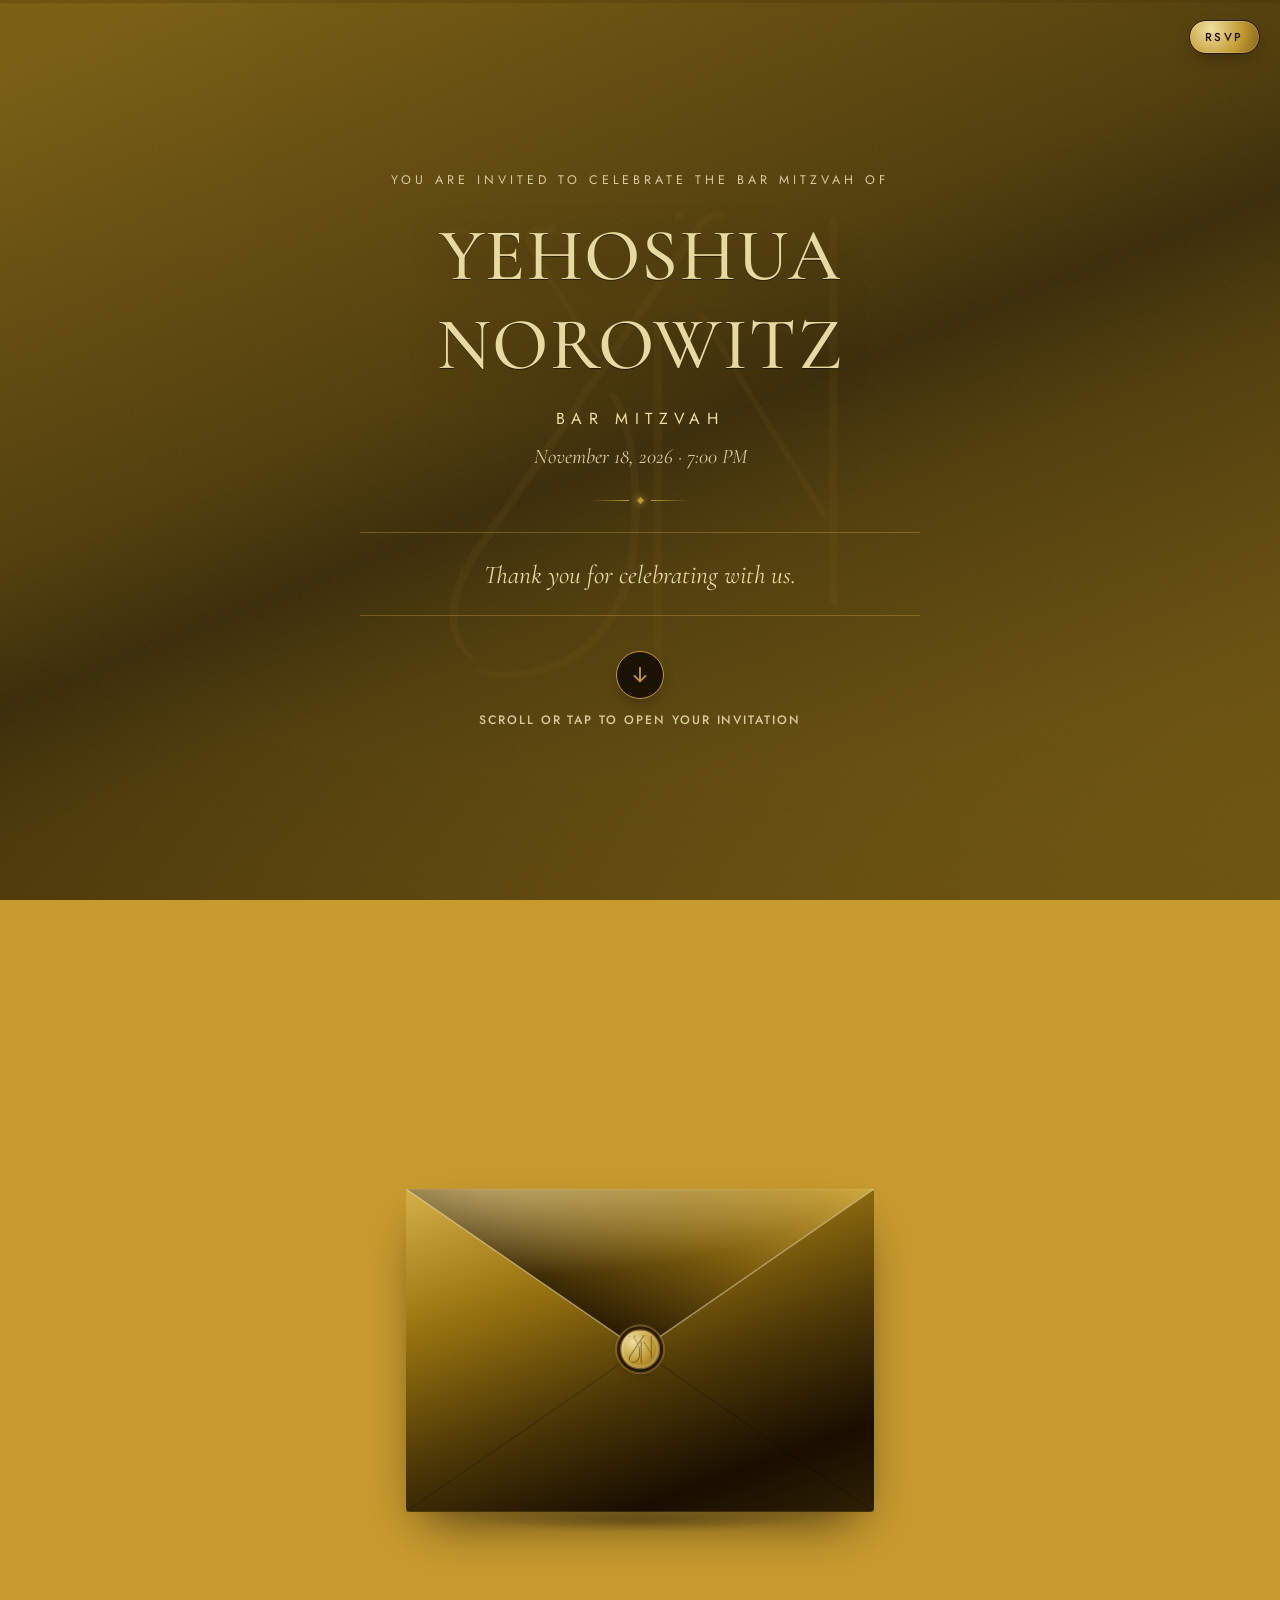
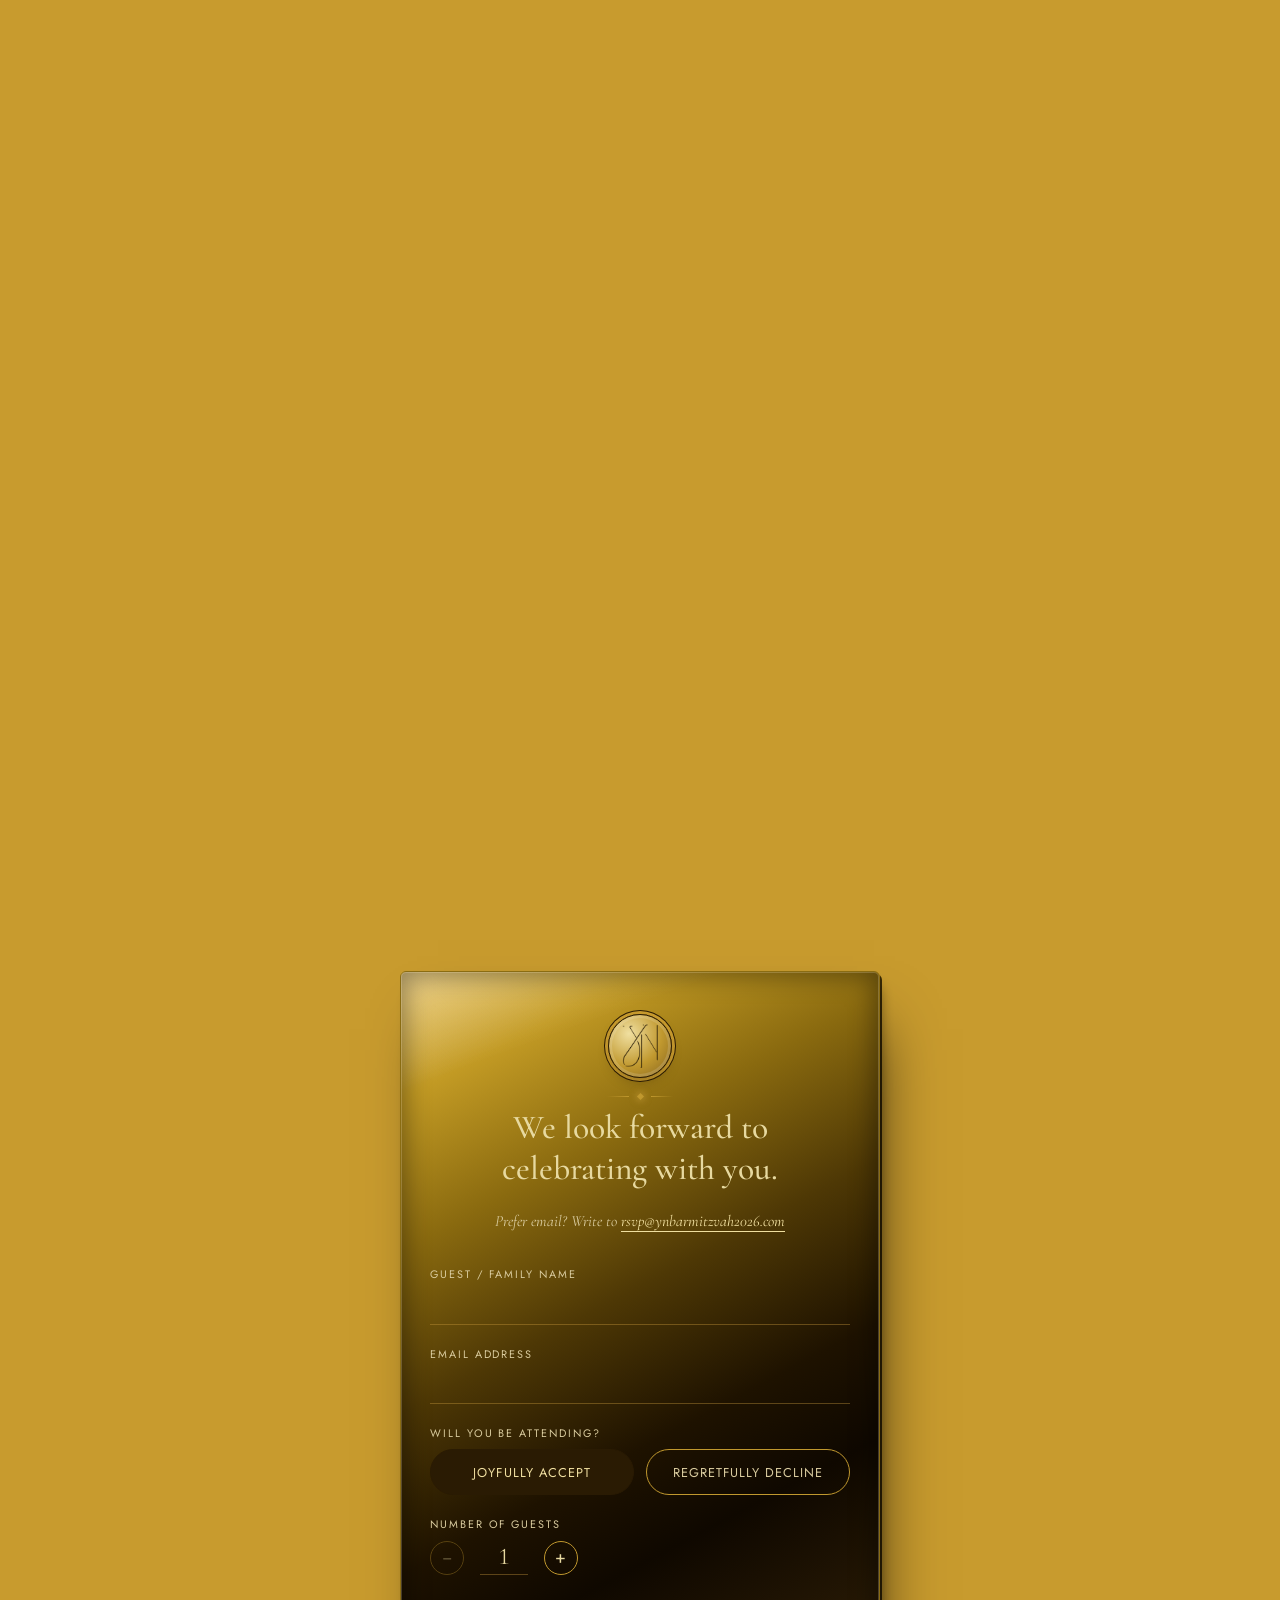
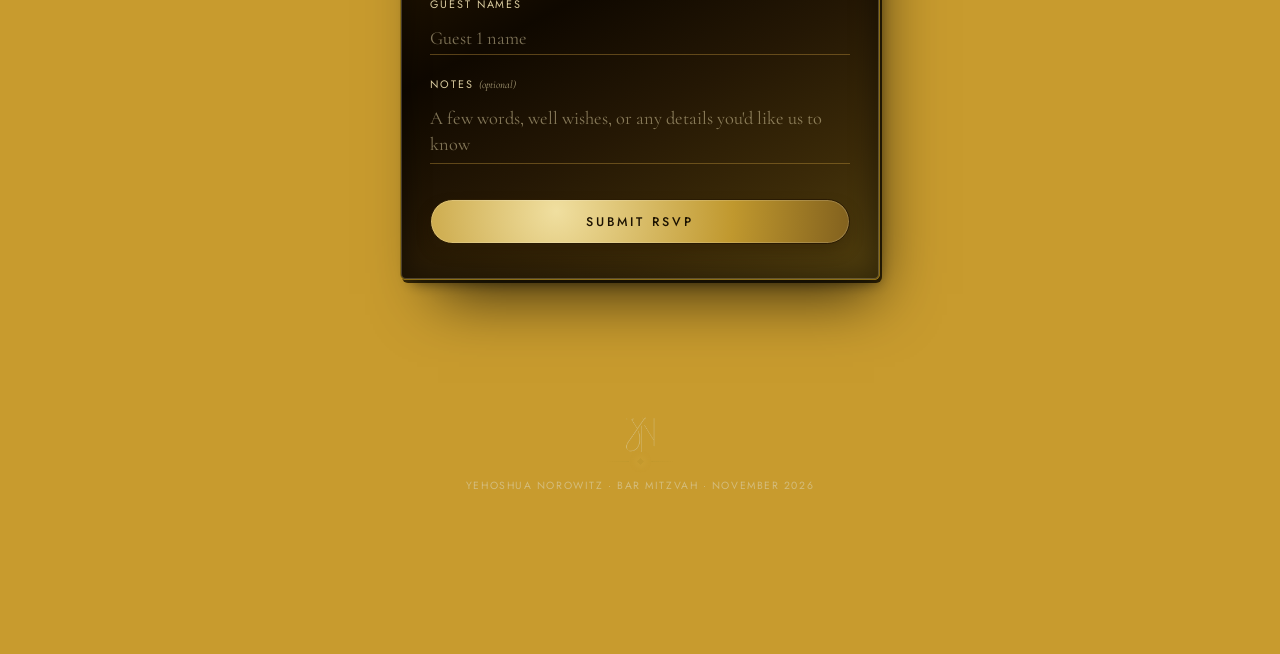
==== commit a39a0999: "Rebuild the envelope as a real landscape envelope the cards actually come out of The envelope was 5/" ====
--- a/index.html
+++ b/index.html
@@ -18,15 +18,15 @@
   <meta property="og:type" content="website">
   <meta property="og:site_name" content="Yehoshua Norowitz &middot; Bar Mitzvah">
   <meta property="og:title" content="You&rsquo;re invited &mdash; the Bar Mitzvah of Yehoshua Norowitz">
-  <meta property="og:description" content="November 18&ndash;21, 2026 &middot; Brooklyn, New York. Open your invitation and RSVP.">
+  <meta property="og:description" content="November 18, 2026 at 7:00 PM &middot; Brooklyn, New York. Open your invitation and RSVP.">
   <meta property="og:url" content="https://norowitzbarmitzvah.vercel.app/">
   <meta property="og:image" content="https://norowitzbarmitzvah.vercel.app/assets/og-share.jpg">
   <meta property="og:image:width" content="1200">
   <meta property="og:image:height" content="630">
-  <meta property="og:image:alt" content="Gold invitation card: Yehoshua Norowitz, Bar Mitzvah, November 18 to 21, 2026, Brooklyn, New York">
+  <meta property="og:image:alt" content="Gold invitation card: Yehoshua Norowitz, Bar Mitzvah, November 18, 2026, Brooklyn, New York">
   <meta name="twitter:card" content="summary_large_image">
   <meta name="twitter:title" content="You&rsquo;re invited &mdash; the Bar Mitzvah of Yehoshua Norowitz">
-  <meta name="twitter:description" content="November 18&ndash;21, 2026 &middot; Brooklyn, New York. Open your invitation and RSVP.">
+  <meta name="twitter:description" content="November 18, 2026 at 7:00 PM &middot; Brooklyn, New York. Open your invitation and RSVP.">
   <meta name="twitter:image" content="https://norowitzbarmitzvah.vercel.app/assets/og-share.jpg">
   <link rel="icon" type="image/svg+xml" href="favicon.svg">
   <link rel="apple-touch-icon" href="favicon.svg">
@@ -55,7 +55,7 @@
       <p class="eyebrow">You are invited to celebrate the Bar&nbsp;Mitzvah of</p>
       <h1>Yehoshua Norowitz</h1>
       <p class="occasion-label">Bar Mitzvah</p>
-      <p class="date-line">November 18 &ndash; 21, 2026</p>
+      <p class="date-line">November 18, 2026 &middot; 7:00 PM</p>
       <div class="flourish"><span class="fl-line l"></span><span class="fl-dot"></span><span class="fl-line r"></span></div>
       <div class="countdown" aria-live="off">
         <div class="cd-unit"><span class="cd-num" id="cdDays">00</span><span class="cd-label">Days</span></div>
@@ -168,9 +168,17 @@
                corner to one shared centre point, and without these two the
                shape only ever showed 2 of them, which is why it read as
                "a square with a triangle on it" rather than an envelope. -->
+          <!-- The four folds of an envelope's back, all meeting at the
+               centre: the bottom flap's two creases (dark), and the two
+               cut edges of the V the card comes out of (bright). They all
+               converge on 50,50, which is also where the flap's point and
+               the wax seal sit — that convergence is what makes the shape
+               read as an envelope at a glance. -->
           <svg class="env-seams" viewBox="0 0 100 100" preserveAspectRatio="none" aria-hidden="true">
-            <line x1="0" y1="100" x2="50" y2="42"/>
-            <line x1="100" y1="100" x2="50" y2="42"/>
+            <line x1="0" y1="100" x2="50" y2="50"/>
+            <line x1="100" y1="100" x2="50" y2="50"/>
+            <line class="lip" x1="0" y1="0" x2="50" y2="50"/>
+            <line class="lip" x1="100" y1="0" x2="50" y2="50"/>
           </svg>
           <div class="env-flap"></div>
           <!-- The seal sits OUTSIDE .env-flap on purpose: the flap is cut to
--- a/css/styles.css
+++ b/css/styles.css
@@ -71,7 +71,12 @@
      680px: mobile is untouched (there, vw/svh are already the smaller
      term and never got near 460 to begin with), only wide/tall viewports
      get to actually use the room they have. */
-  --env-w: clamp(260px, min(86vw, 62svh), 680px);
+  /* 52svh, not 62: the cards are 1.4333 x --env-w tall and sit centred in
+     the viewport now, so this cap is what decides whether the two hints
+     below them still fit on a short laptop screen. Measured against the
+     clearance matrix at 700px tall, the tightest case. */
+  --env-w: clamp(260px, min(86vw, 52svh), 680px);
+
   /* --deckle-clip lived here: a 52-point torn-paper polygon that clipped
      .card-art and .card-texture. At the sizes these cards actually render
      at, ~1%-deep notches did not read as a deckle edge — they read as
@@ -575,7 +580,7 @@
   display:flex; align-items:center; justify-content:center;
   color:var(--gold);
   box-shadow:0 8px 18px -10px var(--shadow);
-  animation:cue-bounce 1.8s ease-in-out infinite;
+  animation:cue-bounce 1.8s ease-in-out 12;
   transition:transform .25s ease, box-shadow .25s ease, background .25s ease;
 }
 .scroll-cue-icon svg{ width:22px; height:22px; }
@@ -598,6 +603,8 @@
 .invite-stage{ min-height:175vh; padding-top:0; z-index:2; }
 .stage-inner{
   position:sticky; top:0;
+  /* the absolutely-positioned .continue-hint anchors to this */
+  position:sticky;
   min-height:100svh;
   width:100%;
   display:flex; flex-direction:column; align-items:center; justify-content:center;
@@ -630,16 +637,24 @@
 .envelope{
   position:relative;
   width:var(--env-w);
-  aspect-ratio: 5 / 7;
-  transform-style:preserve-3d;
-  /* held until both cards are out — gliding the envelope (and the pocket
-     with it) mid-reveal would drag a card that is still inside it */
-  transition:transform 1s cubic-bezier(.22,.61,.24,1) 4.6s;
-}
-/* The stage centres the ENVELOPE box, but the cards end up floating well
-   above it. Once they're out and the shell has dissolved, glide the whole
-   assembly down by that difference so the CARDS land dead centre. */
-.envelope.is-open{ transform:translateY(calc(var(--env-w) * 0.2)); }
+  /* LANDSCAPE, like a real invitation envelope (and like the reference the
+     client sent). It was 5/7 portrait, which was the root of everything
+     that went wrong with this reveal: a portrait envelope is very nearly
+     as tall as the invitations themselves, so a card sliding out of it had
+     nowhere to go — at best it cleared its own pocket by a few percent and
+     never actually looked "out". A wide, short envelope is both what an
+     invitation is really posted in and what leaves genuine room above it
+     for a tall card to stand clear. */
+  aspect-ratio: 29 / 20;
+  /* NOT transform-style:preserve-3d. It was, and that is what quietly
+     broke the illusion: inside a preserve-3d parent the browser depth-
+     sorts children in 3D instead of obeying z-index, and because each
+     card's own transform contains a perspective(), the cards sorted IN
+     FRONT of the front panel that is supposed to be hiding them. A card
+     waiting inside the sealed envelope was painting on top of it.
+     The flap gets its 3D from a perspective() in its own transform
+     instead (see .env-flap), which needs no 3D context from here. */
+}
 
 .env-shadow{
   position:absolute; left:50%; bottom:-6%;
@@ -648,7 +663,7 @@
   transform:translateX(-50%) scaleX(1);
   filter:blur(2px);
   opacity:.45;
-  transition:opacity .7s ease 4.6s, transform 1s ease 4.6s;
+  transition:opacity .7s ease 2.15s, transform 1s ease 2.15s;
   z-index:0;
   pointer-events:none;
 }
@@ -674,7 +689,7 @@
   border-radius:4px;
   box-shadow:0 24px 50px -18px var(--shadow), inset 0 0 0 1px rgba(255,255,255,.06);
   z-index:1;
-  transition:opacity .7s ease 4.6s;
+  transition:opacity .7s ease 2.15s;
   pointer-events:none;
 }
 .env-back::before{
@@ -696,22 +711,28 @@
    read as emerging from somewhere. Brighter than .env-back because this is
    the near face of the envelope, catching more light. */
 .env-front{
-  position:absolute; left:0; right:0; top:70%; bottom:0;
+  /* THE shape change. This was a plain rectangle covering only the bottom
+     30% (top:70%), while the flap's point stopped at 42% — so the two
+     never met and a band of bare back panel sat between them with the wax
+     seal floating in the middle of it. Sealed, that read as a dark square
+     with a gold strip at the bottom, which is exactly what the client kept
+     calling "not really an envelope".
+     Now it covers the WHOLE body with a V cut out of the top, i.e. the
+     three static flaps of an envelope's back (bottom + left + right) as
+     one shape. The closed flap fills that V exactly, so sealed it reads as
+     the four-panel envelope back everyone recognises — and open, the card
+     rises up through the V, with the fold edges cutting across it. */
+  position:absolute; inset:0;
+  clip-path:polygon(0% 0%, 50% 50%, 100% 0%, 100% 100%, 0% 100%);
   background:linear-gradient(160deg,
     #D6AF48 0%,
     #97730F 30%,
     #4A3606 58%,
     #190E00 82%,
     #2E2004 100%);
-  border-top:1px solid var(--paper-edge);
-  border-radius:0 0 4px 4px;
-  /* thrown upward, onto the card, so the card looks tucked behind this
-     edge instead of merely overlapped by it, PLUS a crisp bright line
-     right on the fold — real paper catches a hard highlight exactly at a
-     crease, not a soft blur, which is what actually sells the fold */
-  box-shadow:0 -14px 22px -10px rgba(0,0,0,.6), inset 0 1px 0 rgba(255,238,196,.5);
+  border-radius:4px;
   z-index:4;
-  transition:opacity .8s ease 4.6s;
+  transition:opacity .8s ease 2.15s;
   /* purely visual occlusion, and it sits ABOVE the cards in z-index — once
      it's faded out this was silently still catching clicks/hover meant
      for whatever card happens to sit underneath it on screen */
@@ -738,20 +759,41 @@
      which is why the lines visibly stopped partway down instead of
      reaching the bottom corners. Explicit 100%/100% overrides that. */
   position:absolute; top:0; left:0; width:100%; height:100%;
-  z-index:4;
+  z-index:5;
   pointer-events:none;
-  transition:opacity .7s ease 4.6s;
-}
+  transition:opacity .7s ease 2.15s;
+}
+/* the two folds of the bottom flap, drawn dark (creases fold away from
+   the light) */
 .env-seams line{
   stroke:rgba(0,0,0,.32);
   stroke-width:1;
   vector-effect:non-scaling-stroke;
 }
+/* the two edges of the V — these are cut edges catching the light, not
+   creases, so they get a bright hairline instead. Paper's edge highlight
+   is hard, never blurred. */
+.env-seams line.lip{
+  stroke:rgba(255,240,200,.5);
+  stroke-width:1.25;
+}
 .envelope.is-open .env-seams{ opacity:0; }
+
+/* The moment the cards come forward, the whole shell drops behind them.
+   Until then the front panel HAS to be above the cards — that occlusion
+   is the only reason a card reads as being inside something. But it stays
+   painted for another second while it fades, and during that second a
+   half-transparent envelope was lying across the faces of two cards that
+   are supposed to be out in front of it. z-index can't be transitioned,
+   so js/script.js flips this class at the same moment it adds .is-out. */
+.envelope.is-clearing .env-back,
+.envelope.is-clearing .env-front,
+.envelope.is-clearing .env-flap,
+.envelope.is-clearing .env-seams{ z-index:0; }
 
 /* the flap folds down from the top edge; opening rotates it up & back */
 .env-flap{
-  position:absolute; top:0; left:0; width:100%; height:42%;
+  position:absolute; top:0; left:0; width:100%; height:50%;
   /* the flap catches the light rather than falling away from it, so its
      sweep runs the opposite direction to the envelope body underneath —
      bright along the top edge, dark down at the point, which also makes
@@ -762,7 +804,9 @@
     linear-gradient(200deg, #CFA83E 0%, #7C5D0D 38%, #1B1000 78%, #2E2004 130%);
   clip-path:polygon(0 0, 100% 0, 50% 100%);
   transform-origin:top center;
-  transform:rotateX(0deg);
+  /* its own perspective, so the fold reads as 3D without .envelope having
+     to be a preserve-3d context — see the note there */
+  transform:perspective(900px) rotateX(0deg);
   transition:transform .85s cubic-bezier(.5,.02,.16,1);
   backface-visibility:hidden;
   z-index:3;
@@ -773,14 +817,18 @@
   filter:drop-shadow(0 1px 0 rgba(255,238,196,.4));
   pointer-events:none;
 }
-.envelope.is-open .env-flap{ transform:rotateX(-162deg); }
+.envelope.is-open .env-flap{ transform:perspective(900px) rotateX(-162deg); }
 
 /* 42% is the flap's own height, i.e. the point of the triangle — the seal
    sits on that fold exactly as it did when it was nested inside the flap,
    but as a sibling it escapes the flap's clip-path. z-index clears both
    the flap (3) and the front pocket (4). */
 .seal-wrap{
-  position:absolute; left:50%; top:42%; width:46px; height:46px;
+  position:absolute; left:50%; top:50%;
+  /* scales with the envelope instead of a fixed 46px — on the landscape
+     shape a fixed size read far too large on desktop and too heavy on a
+     phone */
+  width:clamp(30px, calc(var(--env-w) * .085), 58px); aspect-ratio:1;
   transform:translate(-50%,-52%);
   z-index:5;
   transition:opacity .5s ease .1s, transform .5s ease .1s;
@@ -881,7 +929,12 @@
    that transform is composed. */
 .cards-position{
   position:absolute;
-  left:50%; bottom:5%;
+  /* Centred ON the envelope rather than hung off its bottom edge. The box
+     is much taller than the (now landscape) envelope, so anchoring it to
+     the bottom pushed the settled pair far above centre and needed the
+     envelope to glide down afterwards to compensate. Centred, the cards
+     land dead centre on their own and the envelope can simply fade. */
+  left:50%; top:50%;
   /* matches the real weekday card's own shape (576x960 = 0.6) almost
      exactly — that card fills this box edge to edge, and it's also the
      TALLER of the two real cards, so it sets the height the shorter
@@ -891,8 +944,7 @@
      translateX(-50%) the whole 86%-wide box (and both cards inside it)
      sits shifted a half-width to the right of center instead of centred,
      clipping off the right edge of narrower viewports. */
-  transform:translateX(-50%);
-  transform-origin:center bottom;
+  transform:translate(-50%,-50%);
   z-index:2;
   /* A card waiting in the pocket is pushed down far enough that it hangs
      well below the envelope; .env-front hides the middle of it but nothing
@@ -909,8 +961,20 @@
      width of a supposedly sealed envelope. -2% keeps it clear of the lip
      and still leaves room for a settled card's shadow in the couple of
      seconds before the clip is dropped entirely. */
-  clip-path:inset(-200% -200% -2% -200%);
-  transition:clip-path 0s linear 5s;
+  /* 26% hides everything below the envelope's own bottom edge: the box is
+     1.4333 x --env-w tall, the envelope 0.6897, both centred, so the gap
+     from the envelope's bottom to the box's bottom is a fixed 25.9% of the
+     box. A card tucked inside hangs well past the envelope and this is
+     what keeps that overhang from showing. */
+  /* Sides clipped to the envelope's own edges too, not just the bottom.
+     The tucked cards are hidden by the front panel, but their soft cast
+     shadow still spilled past the envelope's bottom-right corner as a
+     faint dark haze on a supposedly sealed envelope (found by diffing the
+     sealed render against the same render with the cards hidden: 2800
+     pixels, up to 7% darker). The box is 86% of the envelope's width, so
+     the envelope's edge is 8.1% of the box outside each side. */
+  clip-path:inset(-200% -8.1% 26% -8.1%);
+  transition:clip-path 0s linear 3s;
 }
 .envelope.is-open .cards-position{
   clip-path:inset(-200%);
@@ -924,11 +988,11 @@
      settle: the cards drift as they come to rest and then genuinely stop.
      The keyframes start and end on the element's own resting transform,
      so nothing jumps when the animation lets go. */
-  animation:float 6s ease-in-out 5.4s 3;
+  animation:float 6s ease-in-out 3.2s 3;
 }
 @keyframes float{
-  0%,100%{ transform:translateX(-50%) translateY(0) rotate(.3deg); }
-  50%{ transform:translateX(-50%) translateY(-9px) rotate(-.3deg); }
+  0%,100%{ transform:translate(-50%,-50%) rotate(.3deg); }
+  50%{ transform:translate(-50%,calc(-50% - 9px)) rotate(-.3deg); }
 }
 /* A dark pool of shade behind the pair. The single biggest reason these
    cards read as pictures rather than objects was that they are gold on a
@@ -969,7 +1033,7 @@
     rgba(3,2,0,.36) 62%,
     rgba(3,2,0,0) 100%);
   opacity:0;
-  transition:opacity 1s ease 5.1s;
+  transition:opacity 1s ease 3.1s;
   pointer-events:none;
 }
 .envelope.is-open .cards-position::before{ opacity:1; }
@@ -985,7 +1049,7 @@
     rgba(0,0,0,.78) 0%, rgba(0,0,0,.36) 44%, rgba(0,0,0,0) 74%);
   filter:blur(7px);
   opacity:0;
-  transition:opacity .8s ease 5.1s;
+  transition:opacity .8s ease 3.1s;
   z-index:1;
   pointer-events:none;
 }
@@ -995,7 +1059,7 @@
      exactly: the shadow shrinks and lightens right as the cards lift, and
      settles back as they sink — the contact-shadow behaviour of an object
      actually leaving and returning to a surface, not a static blob */
-  animation:shadow-pulse 6s ease-in-out 5.4s 3;
+  animation:shadow-pulse 6s ease-in-out 3.2s 3;
 }
 @keyframes shadow-pulse{
   0%,100%{ opacity:.8; transform:translateX(-50%) scale(1); }
@@ -1072,7 +1136,7 @@
     perspective(1100px)
     rotateX(calc(var(--lean-x) + var(--ty) * -7deg))
     rotateY(calc(var(--lean-y) + var(--tx) * 9deg));
-  transition:transform .95s cubic-bezier(.2,.78,.26,1);
+  transition:transform .82s cubic-bezier(.2,.78,.26,1);
   will-change:transform;
   cursor:pointer;
 }
@@ -1084,20 +1148,60 @@
    shorter card a much smaller distance in real pixels, nowhere near
    enough to clear .env-front's line. Retuned empirically against that
    measurement rather than derived by hand. */
-.invite-card.card-a{ aspect-ratio:1488/996; --place-y:145%; --place-scale:.98; }
-.invite-card.card-b{ aspect-ratio:576/960;  --place-y:78%;  --place-scale:.965; }
-
-/* Step 1 — the card is drawn straight up out of the pocket and held there
-   for a beat, leaning back as it comes (--lean-x) the way a card does
-   when a hand pulls it clear. Step 2 (.is-out below) then only fans it
-   sideways into its resting place. Splitting the move in two is what
-   reads as being pulled out of something; one continuous tween from
-   inside the pocket to the final angled position just looks like the card
-   slid diagonally. This lands at the SAME height the card rests at,
-   deliberately: an .is-rising that overshoots upward makes the card
-   visibly sink back into the envelope on the second beat, which reads as
-   it being swallowed again rather than settling. */
-.invite-card.is-rising{ --place-y:-1%; --place-scale:1.02; --lean-x:9deg; }
+/* Tucked inside, and deliberately pushed right past the clip line (the
+   envelope's own bottom edge) rather than just below the V's apex. Below
+   the apex the front panel already covers them — that is proven, not
+   assumed: painting the panel red and every card layer green shows no
+   green anywhere. But their soft cast shadow still registered faintly
+   around the envelope's bottom edge. Tucked fully past the clip there is
+   provably nothing of them inside the envelope at all while it is sealed.
+   These are at FULL size: the cards no longer have to be shrunk to fit,
+   because the envelope is landscape now and genuinely shorter than they
+   are, which is the whole point of the new shape. */
+.invite-card.card-a{ aspect-ratio:1488/996; --place-y:115%; }
+.invite-card.card-b{ aspect-ratio:576/960;  --place-y:78%; }
+
+/* Step 1 — the card slides up THROUGH THE V and stops there, still at
+   envelope scale, with its lower corners tucked behind the two fold
+   edges: the same silhouette as a real card half-drawn from an envelope.
+   It leans back a little as it comes (--lean-x), the way a card does when
+   a hand pulls it clear.
+   The two cards stop at different heights and lean opposite ways so the
+   second one is actually visible arriving behind the first — at equal
+   height the portrait card sat exactly behind the landscape one (they are
+   the same width) and its arrival was invisible.
+   z-index has to be set here, not only on .is-out: without it the two
+   cards fall back to DOM order while rising, which puts the SECOND card
+   in front of the first — backwards. */
+/* Drawn up out of the V and held there. The big portrait card comes out
+   first and stops highest (its top lands just inside the top of the
+   screen); the landscape one follows and stops lower and in front, so the
+   first card stays visible behind it — at equal heights they are the same
+   width and the second simply erased the first.
+   z-index has to be set here, not only on .is-out: without it the two
+   fall back to DOM order while rising, which puts the second card behind
+   where it should be in front. */
+.invite-card.card-b.is-rising{
+  /* How far it comes out adapts to the screen instead of being a fixed
+     fraction. The target is simply "top edge 24px below the top of the
+     viewport": 50% (half the card) - 50svh (half the screen) + the stage
+     offset + 24px. A fixed percentage had to be tuned for the tightest
+     viewport (1366x700) and then wasted 150px of free space on a phone.
+     max() keeps the card's bottom from clearing the apex entirely — past
+     that it stops looking like it is coming OUT of anything. */
+  --place-x:-3%;
+  --place-y:max(calc(50% + 24px - 50svh), -42%);
+  --place-rot:-2.5deg; --lean-x:6deg;
+  z-index:2;
+}
+.invite-card.card-a.is-rising{
+  /* same target, then held 0.16 x --env-w lower so the first card stays
+     visible above this one */
+  --place-x:3%;
+  --place-y:max(calc(50% + 24px - 50svh + var(--env-w) * .16), -32%);
+  --place-rot:2.5deg; --lean-x:6deg;
+  z-index:3;
+}
 
 /* The settled composition. Two things changed from the old fan. First,
    the landscape card no longer sits dead centre over the portrait one —
@@ -1686,7 +1790,12 @@
      this text straight on top of that corner at every screen size, so the
      clearance has to scale with the envelope the same way the overhang
      does — measured to leave ~16px of real daylight from 360px to 1870px. */
-  margin-top:calc(14px + var(--env-w) * .075);
+  /* Retuned for the landscape envelope: card B now FILLS this box (it is
+     the box's own 576/960 shape) instead of hanging below it on a 4deg
+     fan, so the overhang to clear is only rotation inflation, not a whole
+     corner. The old .075 gap left 50-70px of dead space and pushed this
+     straight into the scroll hint pinned at the bottom of the stage. */
+  margin-top:calc(8px + var(--env-w) * .03);
   width:max-content; max-width:86vw;
   opacity:0; transform:translateX(-50%) translateY(2px) scale(.92);
   transition:opacity .5s ease, transform .5s cubic-bezier(.22,.68,0,1.03);
@@ -1703,10 +1812,25 @@
   border-radius:999px;
   background:linear-gradient(165deg, #2A1B03, #150C00);
   border:1px solid rgba(255,238,196,.3);
-  box-shadow:0 10px 22px -10px rgba(0,0,0,.6), inset 0 1px 0 rgba(255,255,255,.08), 0 0 0 3px rgba(224,180,80,.08);
+  box-shadow:0 10px 22px -10px rgba(0,0,0,.6), inset 0 1px 0 rgba(255,255,255,.08);
   font-family:'Jost', sans-serif; font-size:.68rem; letter-spacing:.14em;
   text-transform:uppercase; color:var(--ink-soft); white-space:nowrap;
-  animation:hint-pulse 2.6s ease-in-out infinite;
+}
+/* The pulse used to animate box-shadow on the bubble itself, forever.
+   box-shadow has no compositor fast path, so that was a full repaint of
+   this element every frame for as long as the page stayed open — one of
+   the few things on the page still costing real work once everything had
+   settled. Same look, as a ring on a pseudo-element animating only
+   transform and opacity (both composited), and capped: after a few
+   pulses a guest has either noticed the cue or is not going to. */
+.hint-bubble::after{
+  content:'';
+  position:absolute; inset:0;
+  border-radius:inherit;
+  box-shadow:0 0 0 3px rgba(224,180,80,.18);
+  opacity:0;
+  pointer-events:none;
+  animation:hint-pulse 2.6s ease-out 5;
 }
 /* the pointer tail — a small square rotated 45°, half-hidden behind the
    bubble's own top edge so only its top-left corner shows as a triangle */
@@ -1720,20 +1844,28 @@
   transform:translateX(-50%) rotate(45deg);
 }
 @keyframes hint-pulse{
-  0%,100%{ box-shadow:0 10px 22px -10px rgba(0,0,0,.6), inset 0 1px 0 rgba(255,255,255,.08), 0 0 0 3px rgba(224,180,80,.08); }
-  50%{ box-shadow:0 10px 22px -10px rgba(0,0,0,.6), inset 0 1px 0 rgba(255,255,255,.08), 0 0 0 7px rgba(224,180,80,0); }
+  0%{ opacity:.9; transform:scale(1); }
+  70%,100%{ opacity:0; transform:scale(1.07); }
 }
 .hint-bubble svg{ width:15px; height:15px; flex:none; color:var(--gold-light); }
-@media (prefers-reduced-motion: reduce){ .hint-bubble{ animation:none; } }
+@media (prefers-reduced-motion: reduce){ .hint-bubble::after{ animation:none; } }
 
 /* a second, quieter cue so a guest who isn't interested in tapping the
    cards still knows there is more below, not just a dead end */
 .continue-hint{
+  /* Pinned to the bottom of the (viewport-tall, sticky) stage rather than
+     sitting in the flex flow. In flow, this hint and its margin counted
+     toward the column's height, so centring pushed the ENVELOPE up by half
+     of it — and the margin it needed in order to clear the cards made that
+     offset bigger still, chasing its own tail. Out of flow, .stage-inner
+     centres the envelope and nothing else, which is what every position in
+     the reveal is measured from. */
+  position:absolute; left:50%; bottom:1.4vh; transform:translateX(-50%) translateY(6px);
   display:flex; align-items:center; gap:.5rem;
   font-family:'Jost', sans-serif; font-size:.66rem; letter-spacing:.16em;
   text-transform:uppercase; color:var(--ink-soft);
-  opacity:0; transform:translateY(6px);
-  transition:opacity .7s ease, transform .7s ease, margin-top .3s ease;
+  opacity:0;
+  transition:opacity .7s ease, transform .7s ease;
 }
 /* .cards-position is absolutely positioned INSIDE .envelope and is taller
    than .envelope's own box (needed so the real invitation copy fits — see
@@ -1747,15 +1879,9 @@
    The flat +24px on top of that clears .cards-hint, which hangs a fixed
    ~7px into this line once the open transition and the float settle —
    that part is constant, not proportional, so it needs a constant term. */
-.stage-inner:has(.envelope.is-open) .continue-hint{
-  /* the flat term grew from 24px: .cards-hint's plain icon+text row became
-     a padded coach-mark bubble (.hint-bubble padding + its pointer tail),
-     which measured out taller by almost exactly the amount this needed
-     to go up by — re-measured after the redesign rather than guessed. */
-  margin-top:calc(var(--env-w) * .2 + 46px);
-}
-.continue-hint.ready{ opacity:.8; transform:translateY(0); }
-.continue-hint svg{ width:14px; height:14px; animation:continue-nudge 2s ease-in-out infinite; }
+
+.continue-hint.ready{ opacity:.8; transform:translateX(-50%) translateY(0); }
+.continue-hint svg{ width:14px; height:14px; animation:continue-nudge 2s ease-in-out 10; }
 @keyframes continue-nudge{ 0%,100%{ transform:translateY(0); } 50%{ transform:translateY(4px); } }
 
 /* ---------- rsvp ---------- */
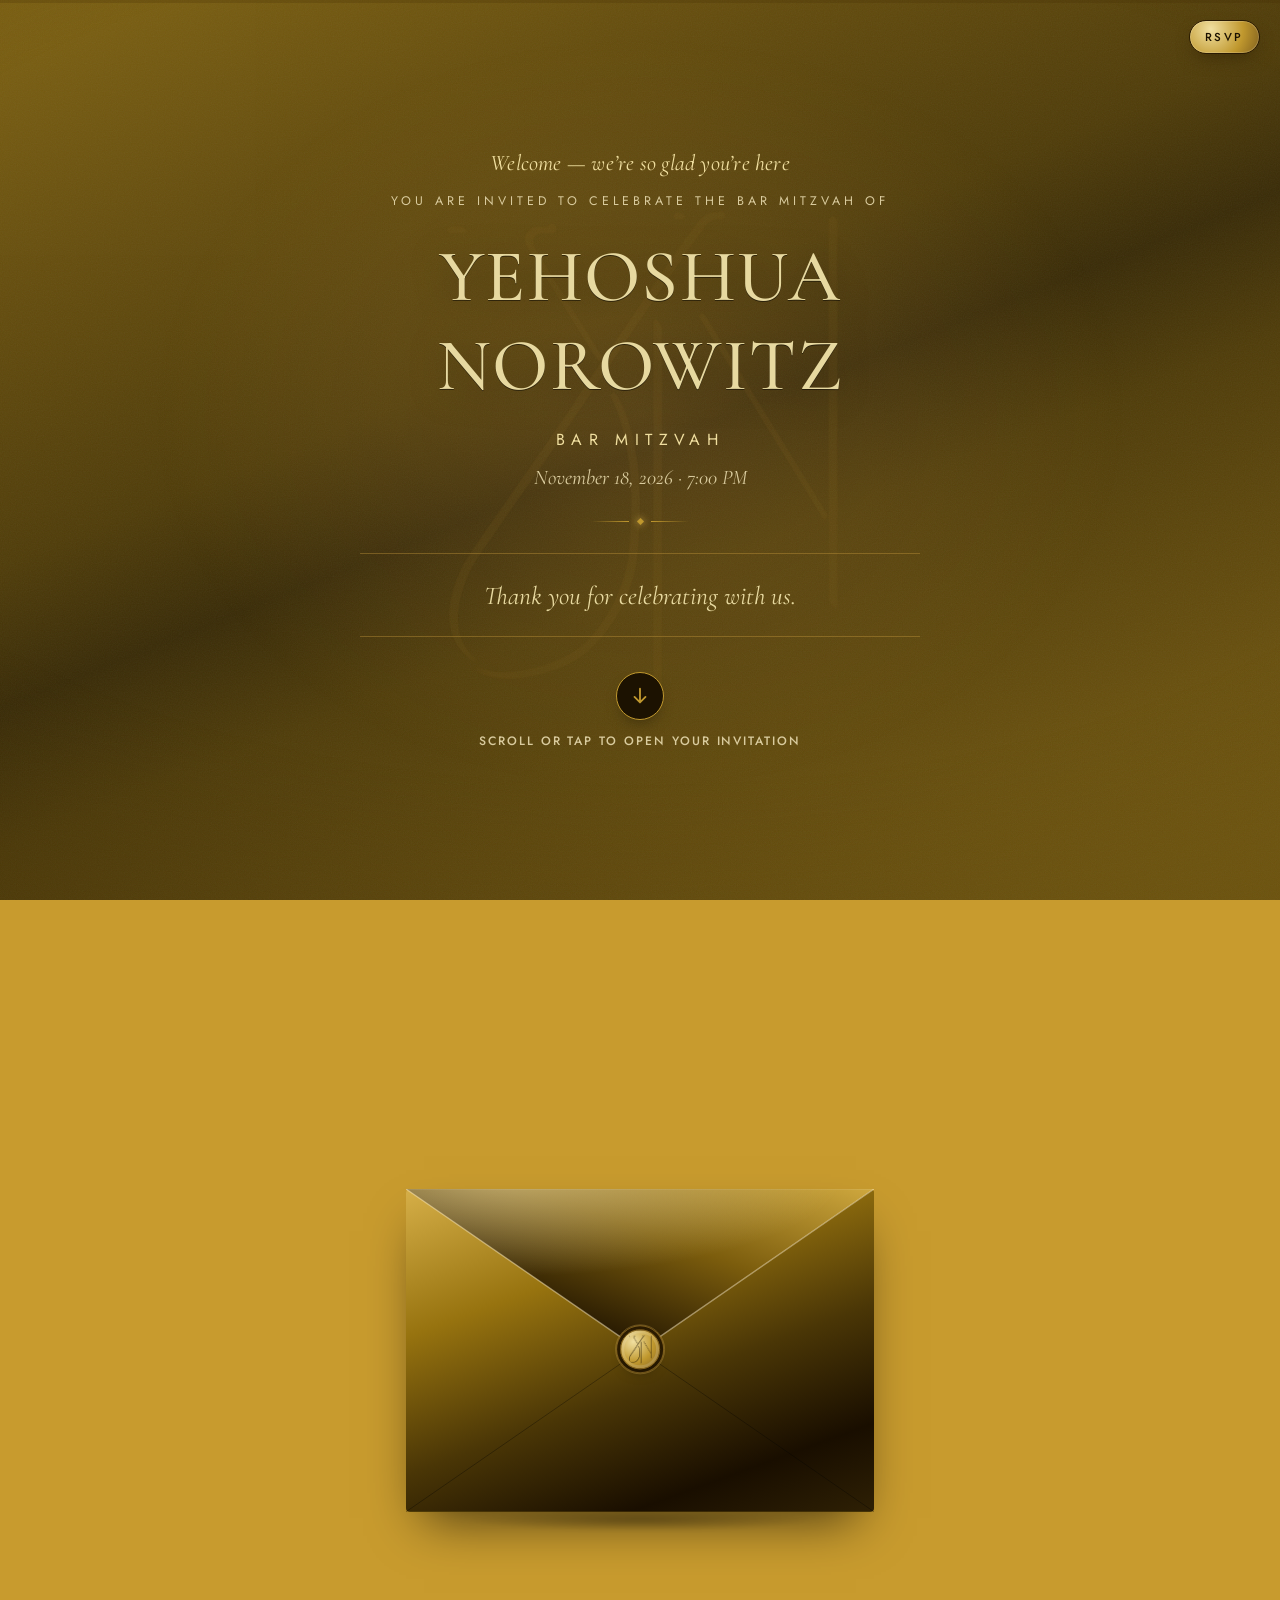
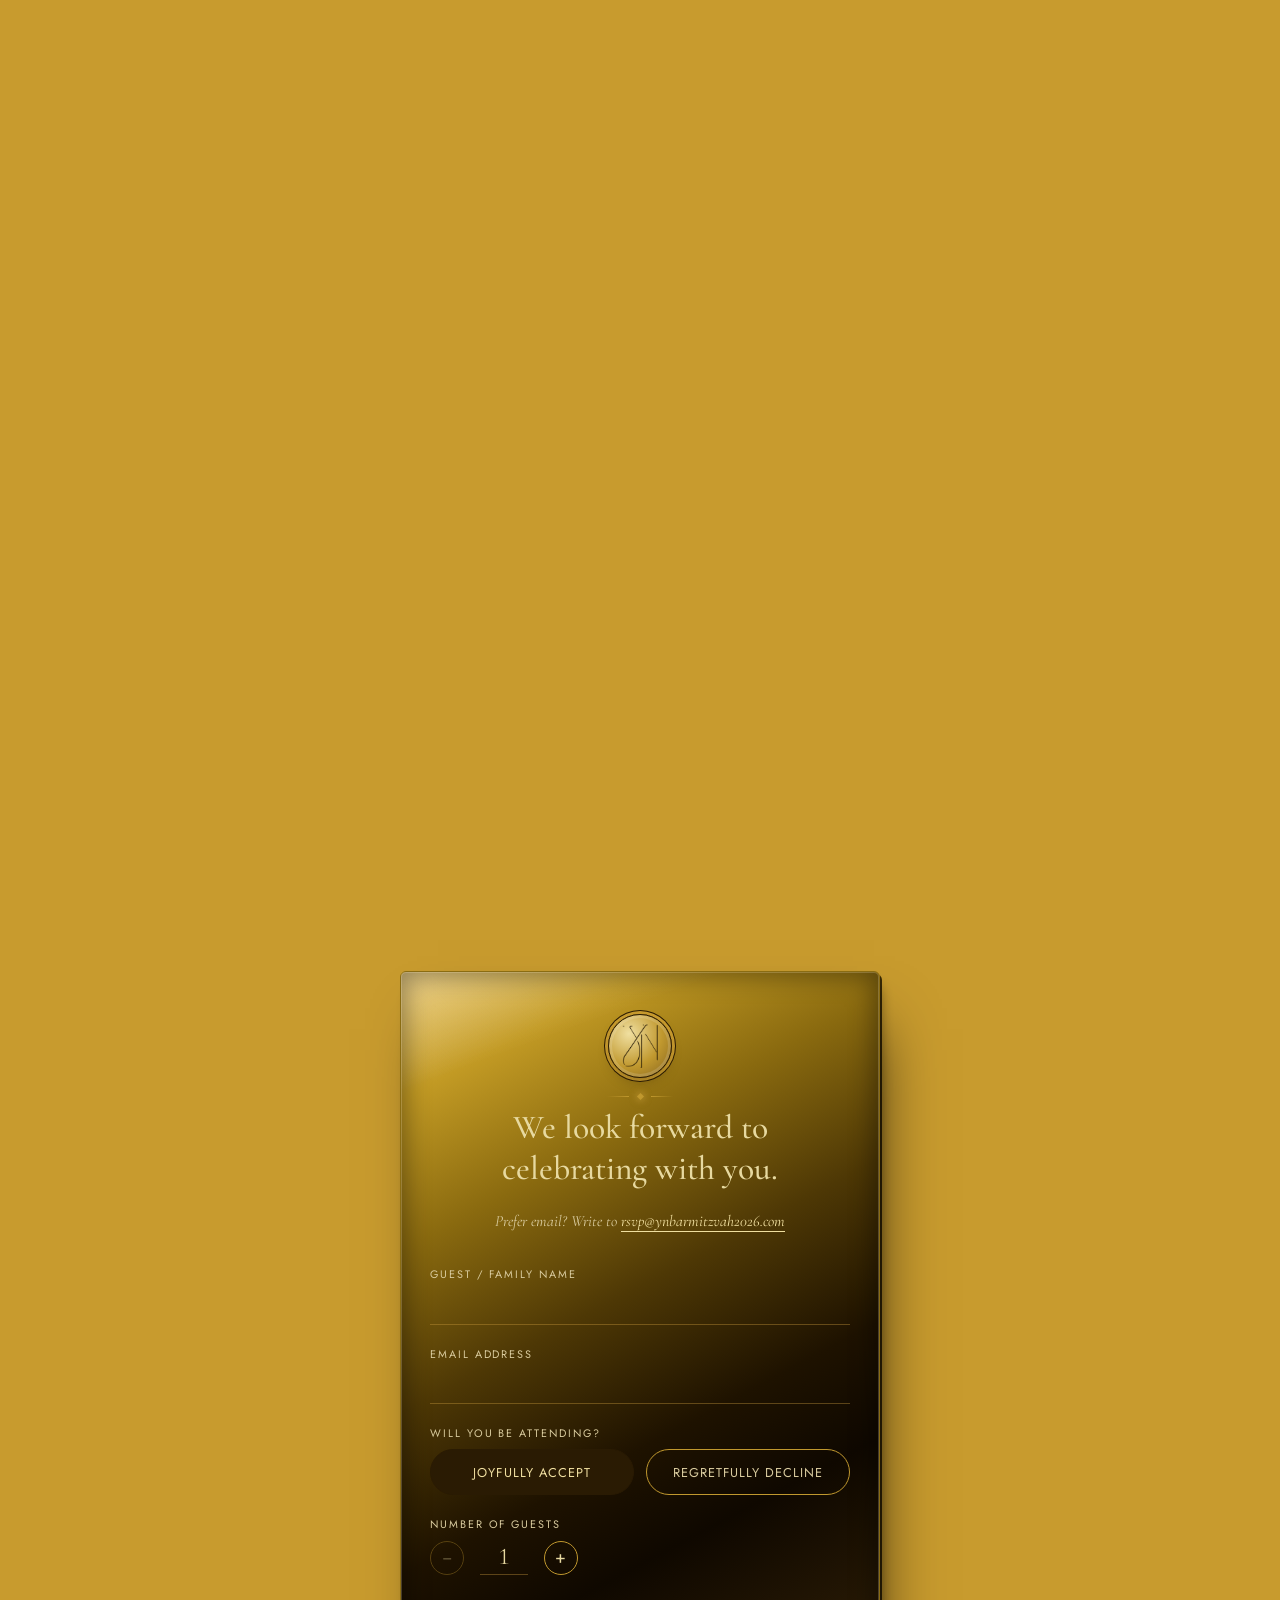
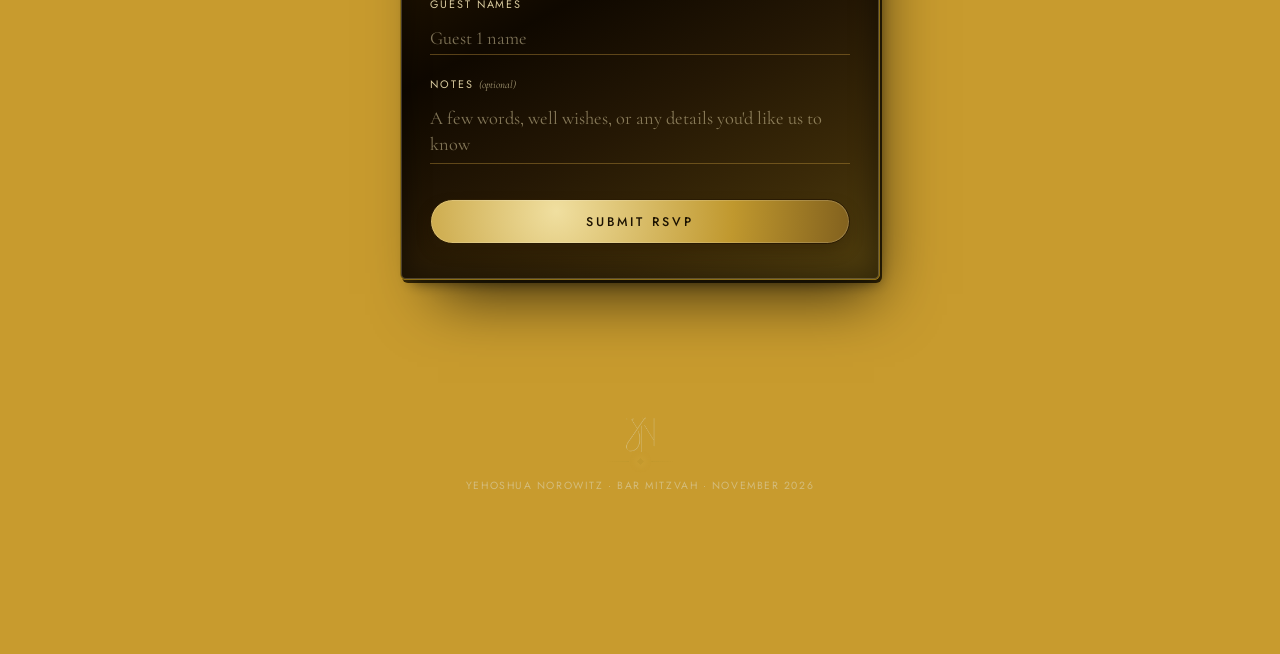
==== commit ffabc023: "Warm up the opening: greeting, candle glow, friendlier countdown, cosier card stage Adds a "Welcome " ====
--- a/index.html
+++ b/index.html
@@ -52,7 +52,10 @@
 
   <section class="hero" id="hero">
     <div class="hero-inner" id="heroInner">
-      <p class="eyebrow">You are invited to celebrate the Bar&nbsp;Mitzvah of</p>
+      <!-- The greeting lives INSIDE the eyebrow rather than as a new sibling:
+           .hero-inner's staggered entrance is keyed on nth-child, so a new
+           child would shift every delay after it. -->
+      <p class="eyebrow"><span class="eyebrow-welcome">Welcome &mdash; we&rsquo;re so glad you&rsquo;re here</span>You are invited to celebrate the Bar&nbsp;Mitzvah of</p>
       <h1>Yehoshua Norowitz</h1>
       <p class="occasion-label">Bar Mitzvah</p>
       <p class="date-line">November 18, 2026 &middot; 7:00 PM</p>
--- a/css/styles.css
+++ b/css/styles.css
@@ -385,6 +385,43 @@
   color:var(--ink-soft);
   margin-bottom:1.4rem;
 }
+/* the first thing a guest reads is a greeting, in a warm handwritten-feeling
+   italic, not the formal spaced-caps line — same size family as the date
+   line below so it sits comfortably in the hierarchy */
+.eyebrow-welcome{
+  display:block;
+  margin-bottom:1rem;
+  font-family:'Cormorant Garamond', Georgia, serif;
+  font-style:italic;
+  font-size:clamp(1.15rem, 3.4vw, 1.4rem);
+  letter-spacing:.01em;
+  text-transform:none;
+  color:var(--gold-light);
+}
+/* A soft pool of candle-warm light behind the name, so the opening screen
+   feels lit from within instead of flat and formal. Kept low and amber
+   (not bright): the text on it is light champagne, so anything much
+   brighter here eats contrast. Measured on the rendered hero (pixel
+   samples beside each line of text): 4.7-6.5:1 across the greeting,
+   eyebrow, date, label, countdown caption and scroll cue — the tightest
+   is the small spaced-caps eyebrow, so don't raise the alpha without
+   re-measuring. Fades in once, no looping. */
+.hero::before{
+  content:'';
+  position:absolute; z-index:-1;
+  left:50%; top:46%;
+  /* 96vw, never wider: an absolutely-positioned box that overhangs the page
+     adds real horizontal scroll (clip-path/overflow can't be used on body
+     here — see the note on body), and on a phone that zooms the whole page
+     out. Same cap .cards-position::before uses. */
+  width:min(96vw, 980px); height:min(90svh, 760px);
+  transform:translate(-50%,-50%);
+  background:radial-gradient(closest-side, rgba(255,190,105,.13) 0%, rgba(255,190,105,.06) 52%, rgba(255,190,105,0) 100%);
+  pointer-events:none;
+  animation:hero-glow-in 2.4s ease-out .2s both;
+}
+@keyframes hero-glow-in{ from{ opacity:0; } to{ opacity:1; } }
+@media (prefers-reduced-motion: reduce){ .hero::before{ animation:none; } }
 .hero h1{
   font-size:clamp(2.6rem, 8vw, 4.6rem);
   letter-spacing:.02em;
@@ -663,7 +700,7 @@
   transform:translateX(-50%) scaleX(1);
   filter:blur(2px);
   opacity:.45;
-  transition:opacity .7s ease 2.15s, transform 1s ease 2.15s;
+  transition:opacity .7s ease 1.3s, transform 1s ease 1.3s;
   z-index:0;
   pointer-events:none;
 }
@@ -689,7 +726,7 @@
   border-radius:4px;
   box-shadow:0 24px 50px -18px var(--shadow), inset 0 0 0 1px rgba(255,255,255,.06);
   z-index:1;
-  transition:opacity .7s ease 2.15s;
+  transition:opacity .7s ease 1.3s;
   pointer-events:none;
 }
 .env-back::before{
@@ -732,7 +769,7 @@
     #2E2004 100%);
   border-radius:4px;
   z-index:4;
-  transition:opacity .8s ease 2.15s;
+  transition:opacity .8s ease 1.3s;
   /* purely visual occlusion, and it sits ABOVE the cards in z-index — once
      it's faded out this was silently still catching clicks/hover meant
      for whatever card happens to sit underneath it on screen */
@@ -761,7 +798,7 @@
   position:absolute; top:0; left:0; width:100%; height:100%;
   z-index:5;
   pointer-events:none;
-  transition:opacity .7s ease 2.15s;
+  transition:opacity .7s ease 1.3s;
 }
 /* the two folds of the bottom flap, drawn dark (creases fold away from
    the light) */
@@ -807,9 +844,19 @@
   /* its own perspective, so the fold reads as 3D without .envelope having
      to be a preserve-3d context — see the note there */
   transform:perspective(900px) rotateX(0deg);
-  transition:transform .85s cubic-bezier(.5,.02,.16,1);
-  backface-visibility:hidden;
-  z-index:3;
+  /* opacity fades on the same 1.3s hand-off as the rest of the shell.
+     It never needed one before: backface-visibility:hidden made the flap
+     disappear by itself the moment it passed 90deg. Now that it stays
+     visible through the swing (so the cover actually looks opened),
+     nothing was ever taking it away again — it sat behind the settled
+     cards as a ghost triangle long after the envelope had gone. */
+  transition:transform .95s cubic-bezier(.34,.01,.2,1), opacity .7s ease 1.3s;
+  /* NOT backface-visibility:hidden. With it, the flap simply vanished the
+     instant it passed 90deg — the cover never looked opened, it looked
+     deleted, which is exactly what the client kept saying. Visible through
+     the whole swing, you watch it lift and come to rest leaning back
+     behind the envelope. */
+  z-index:1;
   box-shadow:0 1px 0 rgba(255,255,255,.08) inset;
   /* drop-shadow (not box-shadow) follows the clip-path's actual triangular
      silhouette, so this reads as a hard highlight right along the folded
@@ -817,7 +864,9 @@
   filter:drop-shadow(0 1px 0 rgba(255,238,196,.4));
   pointer-events:none;
 }
-.envelope.is-open .env-flap{ transform:perspective(900px) rotateX(-162deg); }
+/* stops short of flat (-150, not -162) so it still reads as a raised
+   cover standing behind the envelope rather than lying flush against it */
+.envelope.is-open .env-flap{ transform:perspective(900px) rotateX(-150deg); opacity:0; }
 
 /* 42% is the flap's own height, i.e. the point of the triangle — the seal
    sits on that fold exactly as it did when it was nested inside the flap,
@@ -974,10 +1023,17 @@
      pixels, up to 7% darker). The box is 86% of the envelope's width, so
      the envelope's edge is 8.1% of the box outside each side. */
   clip-path:inset(-200% -8.1% 26% -8.1%);
-  transition:clip-path 0s linear 3s;
+  /* The clip used to be dropped in one step at 3s, a full second AFTER the
+     cards had already started moving to their resting places — so for that
+     second the pair was still being sliced off along the envelope's bottom
+     edge while in plain view. It now eases open from the moment they come
+     forward, which uncovers the rest of each card as it travels instead of
+     snapping. Both states are four-value inset() so the shape interpolates. */
+  transition:clip-path .55s ease 1.3s;
+
 }
 .envelope.is-open .cards-position{
-  clip-path:inset(-200%);
+  clip-path:inset(-200% -200% -200% -200%);
   /* This float used to be `infinite`. Two things were wrong with that.
      Physically: objects lying on a surface do not bob forever — a pair of
      cards that never stops drifting reads as a floating hologram, which
@@ -988,7 +1044,7 @@
      settle: the cards drift as they come to rest and then genuinely stop.
      The keyframes start and end on the element's own resting transform,
      so nothing jumps when the animation lets go. */
-  animation:float 6s ease-in-out 3.2s 3;
+  animation:float 6s ease-in-out 2.35s 3;
 }
 @keyframes float{
   0%,100%{ transform:translate(-50%,-50%) rotate(.3deg); }
@@ -1027,13 +1083,16 @@
      the table where the box stops, and the pool draws a visible hard
      rectangle across the page — the extent is controlled by the inset
      above instead, which is what the box edge should be doing anyway. */
+  /* warm umber rather than near-black, and a touch lighter at the core: it
+     still separates the cards from the gold page, but reads as a cosy dim
+     room with the lamps low instead of a cold black hole */
   background:radial-gradient(ellipse 50% 50% at 50% 50%,
-    rgba(3,2,0,.94) 0%,
-    rgba(3,2,0,.76) 36%,
-    rgba(3,2,0,.36) 62%,
-    rgba(3,2,0,0) 100%);
+    rgba(26,14,2,.88) 0%,
+    rgba(26,14,2,.68) 36%,
+    rgba(26,14,2,.32) 62%,
+    rgba(26,14,2,0) 100%);
   opacity:0;
-  transition:opacity 1s ease 3.1s;
+  transition:opacity 1s ease 2.25s;
   pointer-events:none;
 }
 .envelope.is-open .cards-position::before{ opacity:1; }
@@ -1049,7 +1108,7 @@
     rgba(0,0,0,.78) 0%, rgba(0,0,0,.36) 44%, rgba(0,0,0,0) 74%);
   filter:blur(7px);
   opacity:0;
-  transition:opacity .8s ease 3.1s;
+  transition:opacity .8s ease 2.25s;
   z-index:1;
   pointer-events:none;
 }
@@ -1059,7 +1118,7 @@
      exactly: the shadow shrinks and lightens right as the cards lift, and
      settles back as they sink — the contact-shadow behaviour of an object
      actually leaving and returning to a surface, not a static blob */
-  animation:shadow-pulse 6s ease-in-out 3.2s 3;
+  animation:shadow-pulse 6s ease-in-out 2.35s 3;
 }
 @keyframes shadow-pulse{
   0%,100%{ opacity:.8; transform:translateX(-50%) scale(1); }
@@ -1137,7 +1196,16 @@
     rotateX(calc(var(--lean-x) + var(--ty) * -7deg))
     rotateY(calc(var(--lean-y) + var(--tx) * 9deg));
   transition:transform .82s cubic-bezier(.2,.78,.26,1);
-  will-change:transform;
+  /* NOT a permanent will-change: that pins the card on its own composited
+     layer forever, and a layer promoted before the browser knows the
+     card's final on-screen scale gets rastered once and then stretched to
+     fit later transforms (most visibly card-a's 1.22-1.3x on wide
+     screens) — which is what was reading as the printed artwork being
+     softly out of focus even at rest. will-change is applied below only
+     for the windows where the transform is actually about to move (the
+     reveal, a tap-forward, a hover-tilt); once idle it drops away and the
+     browser re-rasters the settled card at its real, crisp resolution. */
+  backface-visibility:hidden;
   cursor:pointer;
 }
 /* the real cards' own shapes — Shabbos card is landscape, Weekday is
@@ -1247,6 +1315,13 @@
    Must stay after .is-settled: same specificity, so source order decides. */
 .invite-card.is-tapped{ transition:transform .55s cubic-bezier(.34,1.56,.64,1); }
 .invite-card:focus-visible{ outline:2px solid var(--gold); outline-offset:4px; }
+/* will-change, scoped to exactly the moments the transform is actually
+   about to move — see the note on .invite-card above for why this isn't
+   permanent. Reveal, tap-forward and hover-tilt are the only times this
+   card's transform changes after load. */
+.invite-card.is-rising:not(.is-settled),
+.invite-card.is-tapped,
+.invite-card:hover{ will-change:transform; }
 
 /* ---- layer 1: the cut edge of the board ---- */
 /* Not a shadow. A solid slab in the board's own darkest golds, sitting
